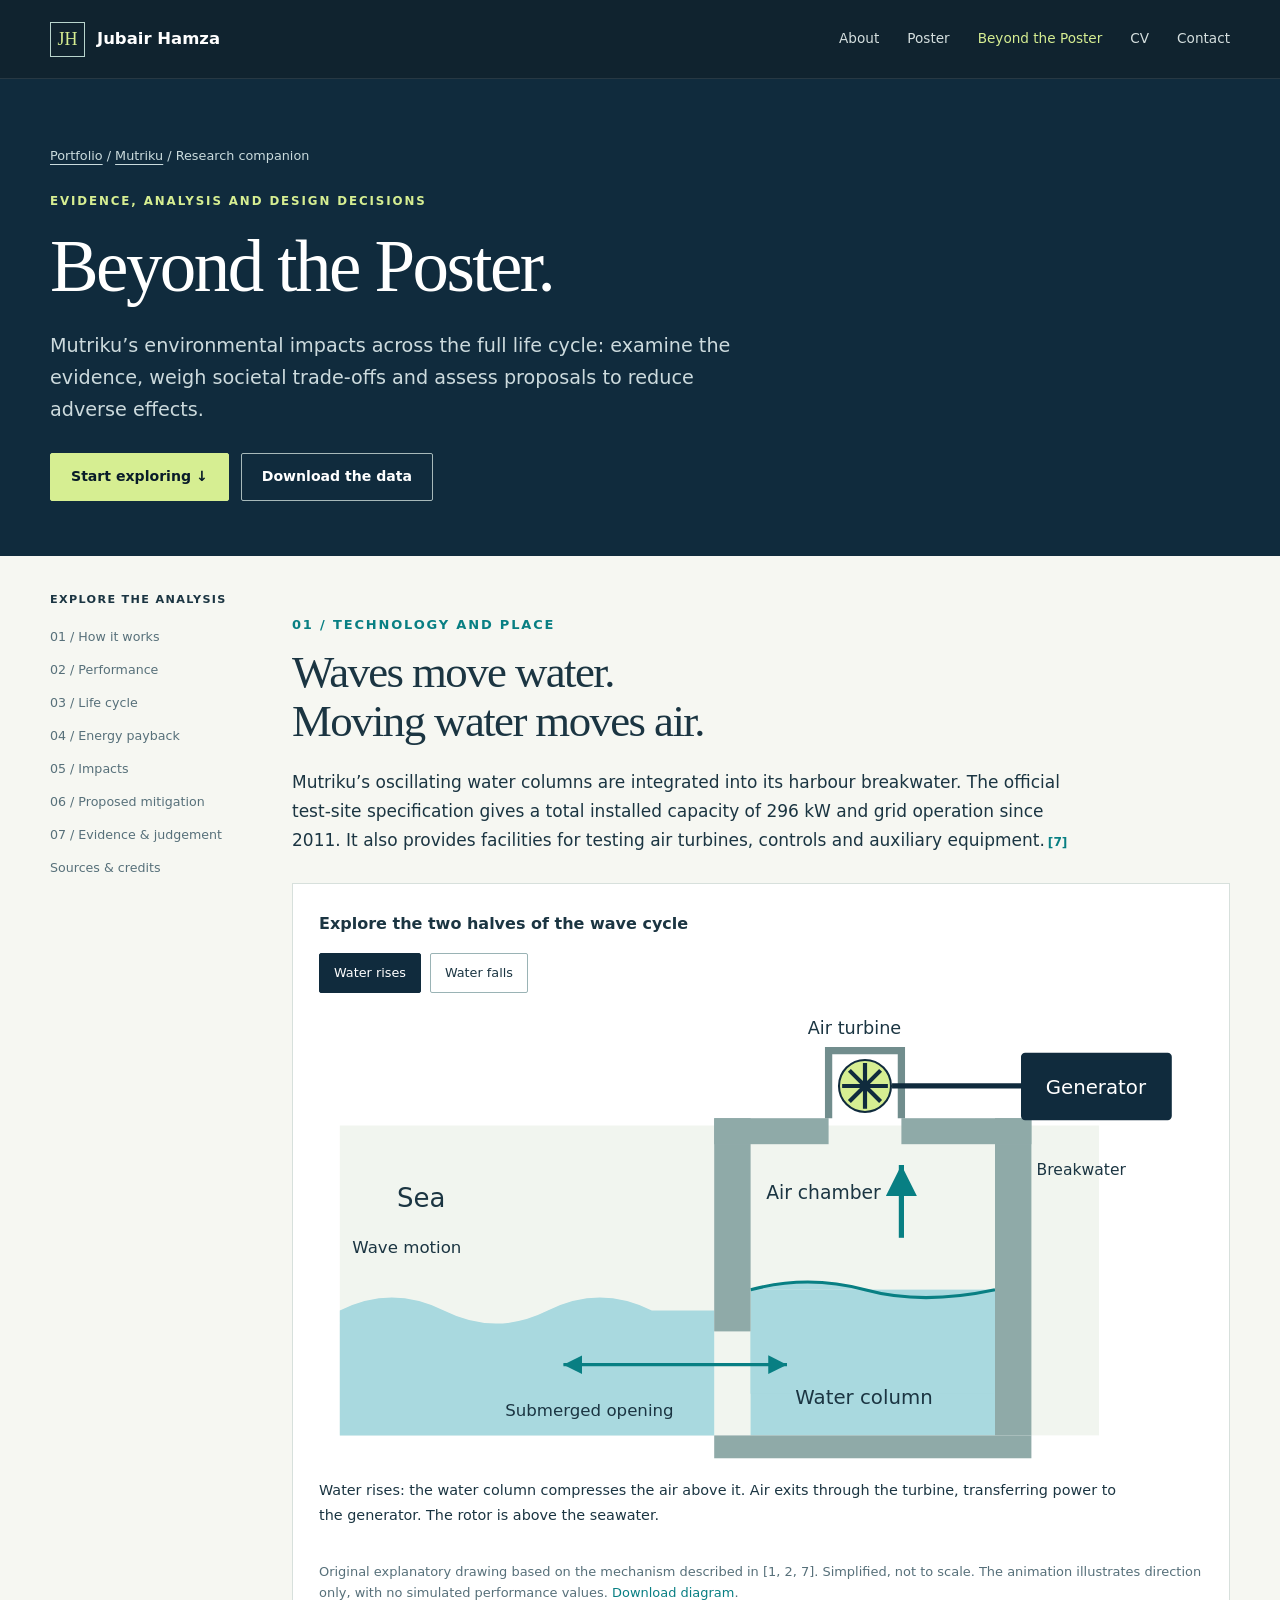
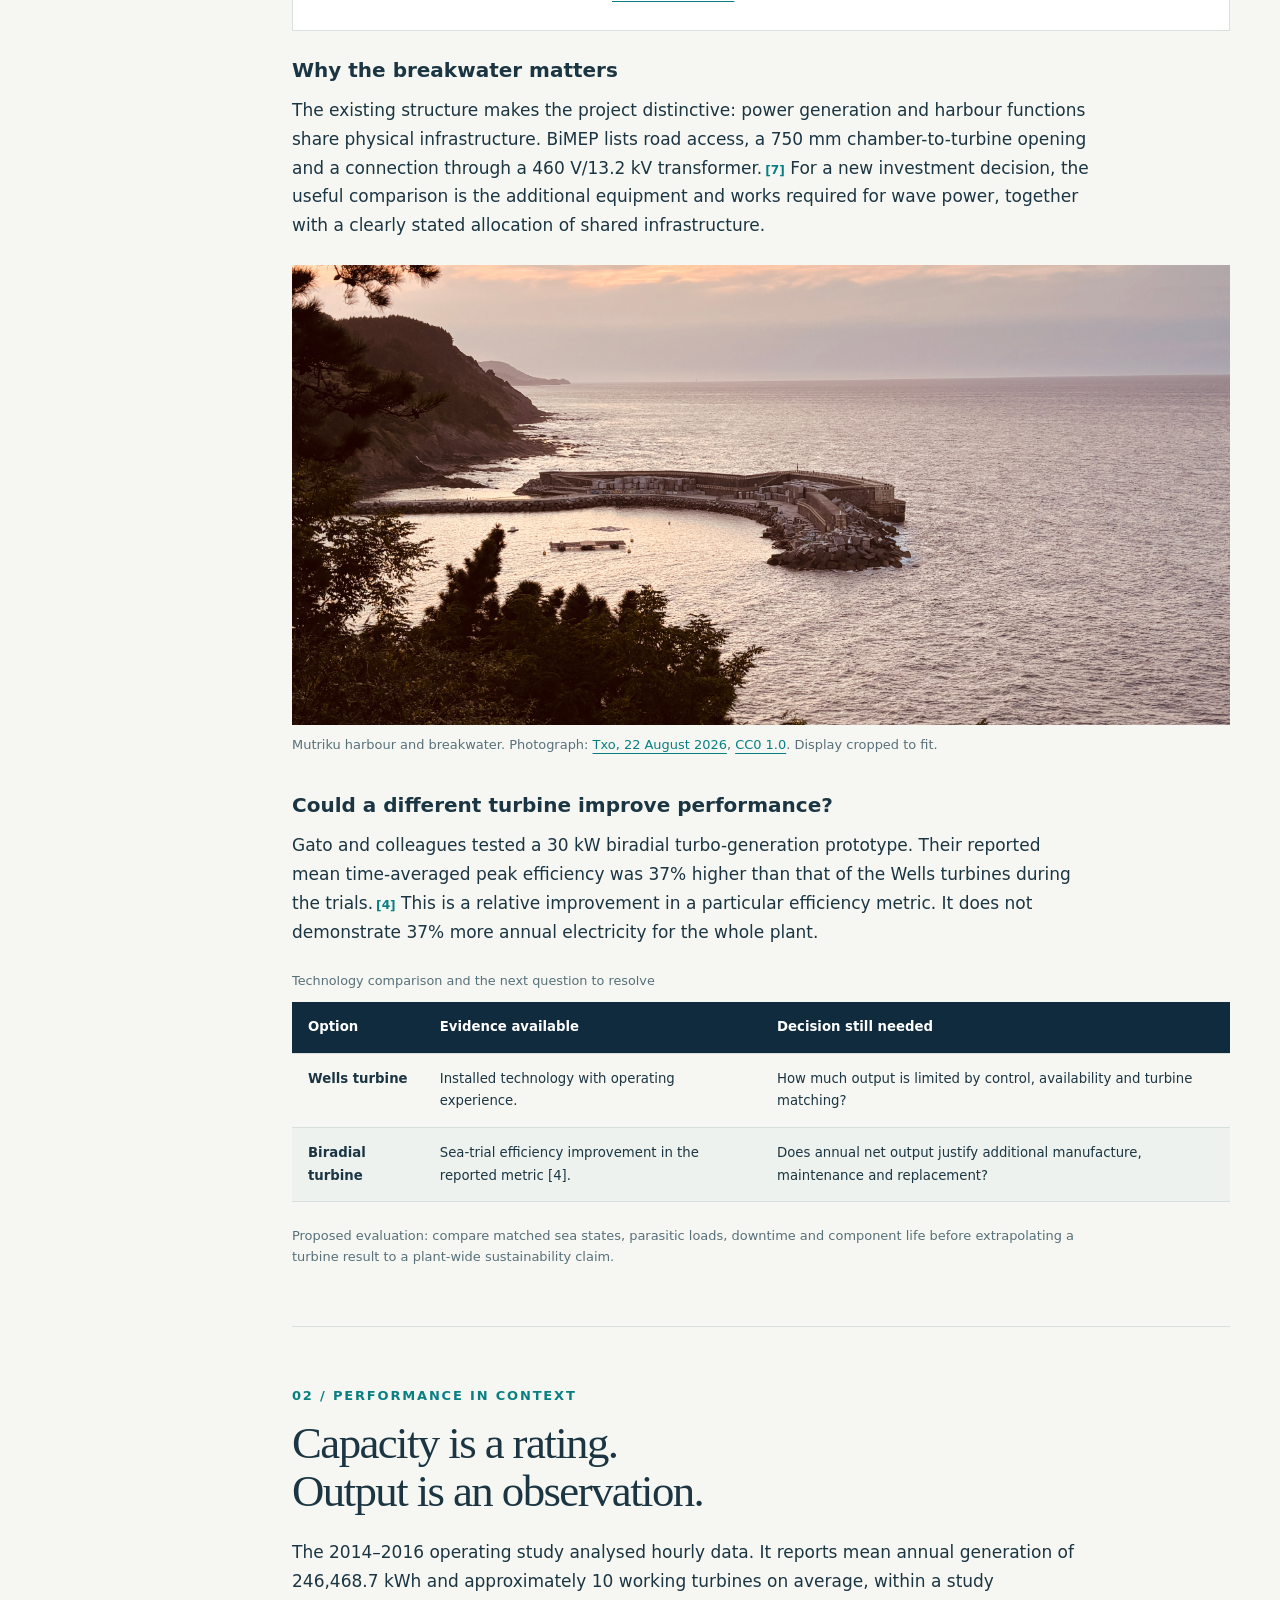
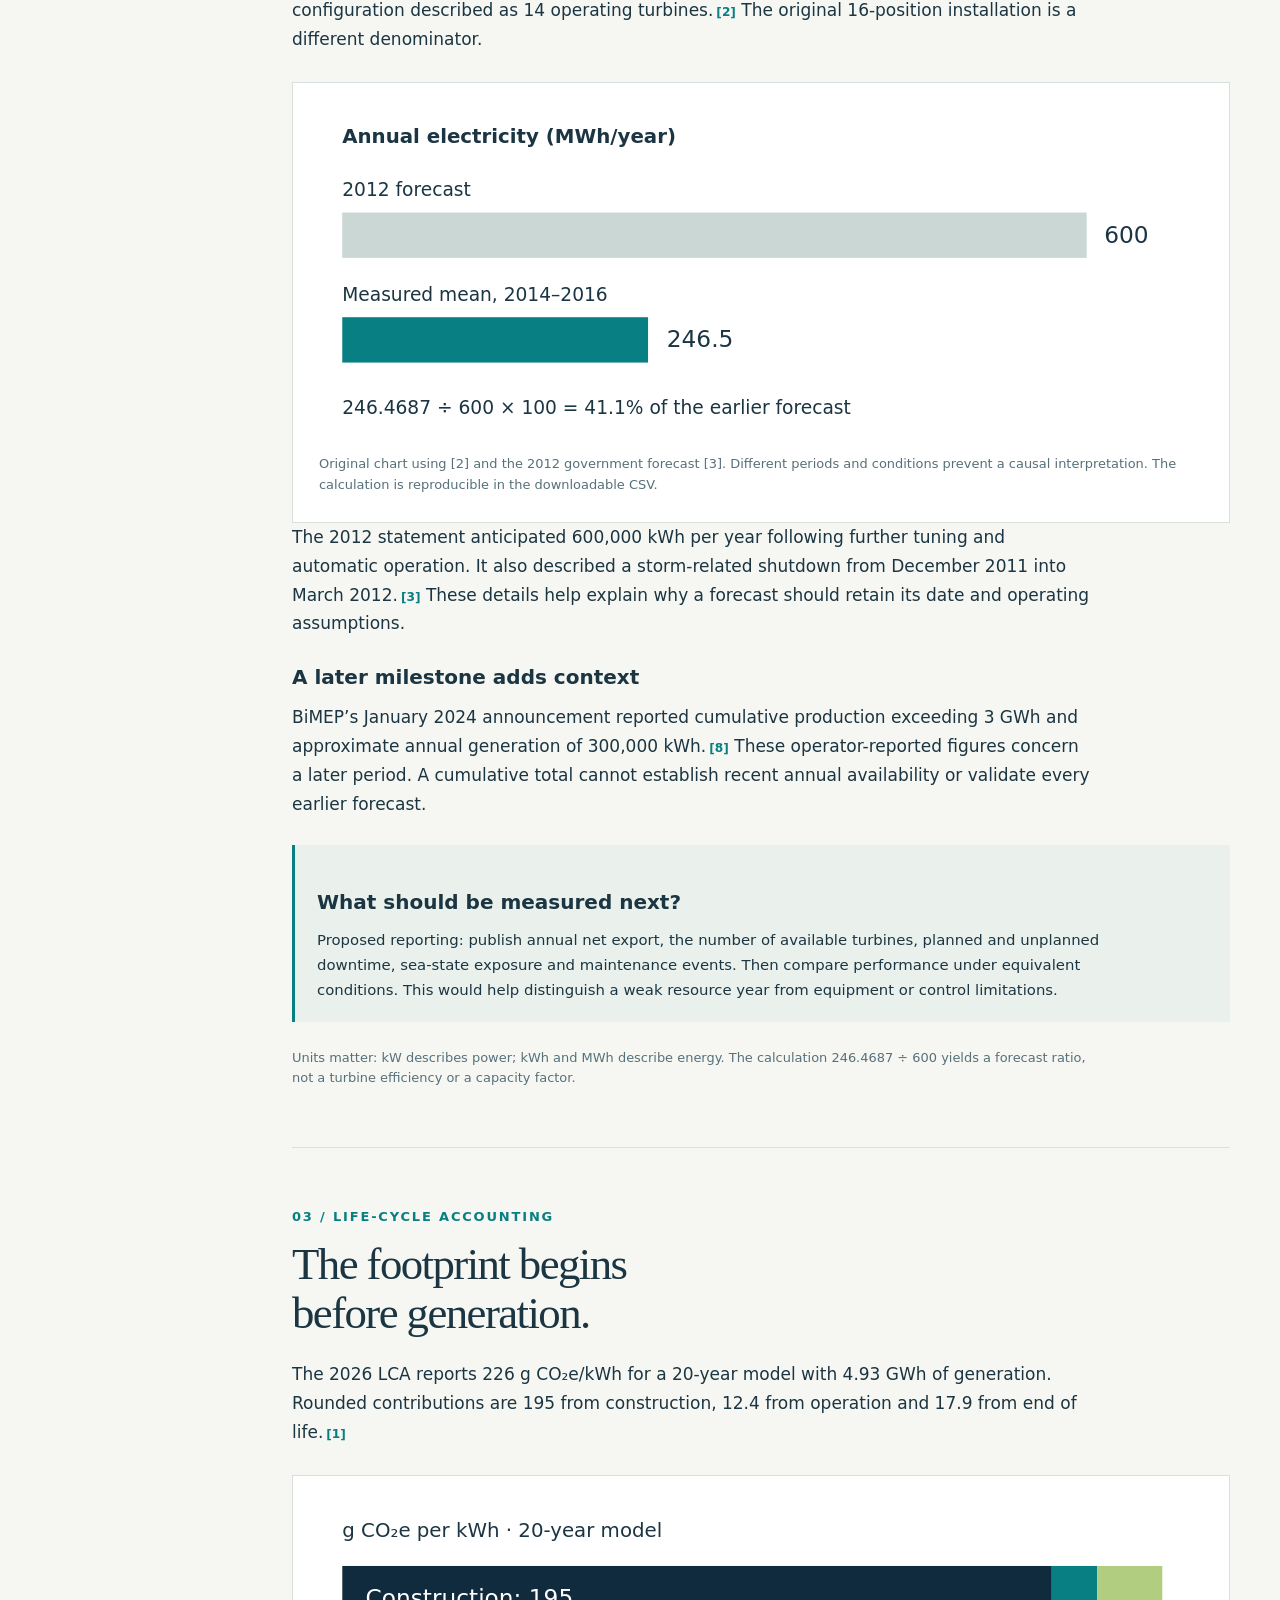
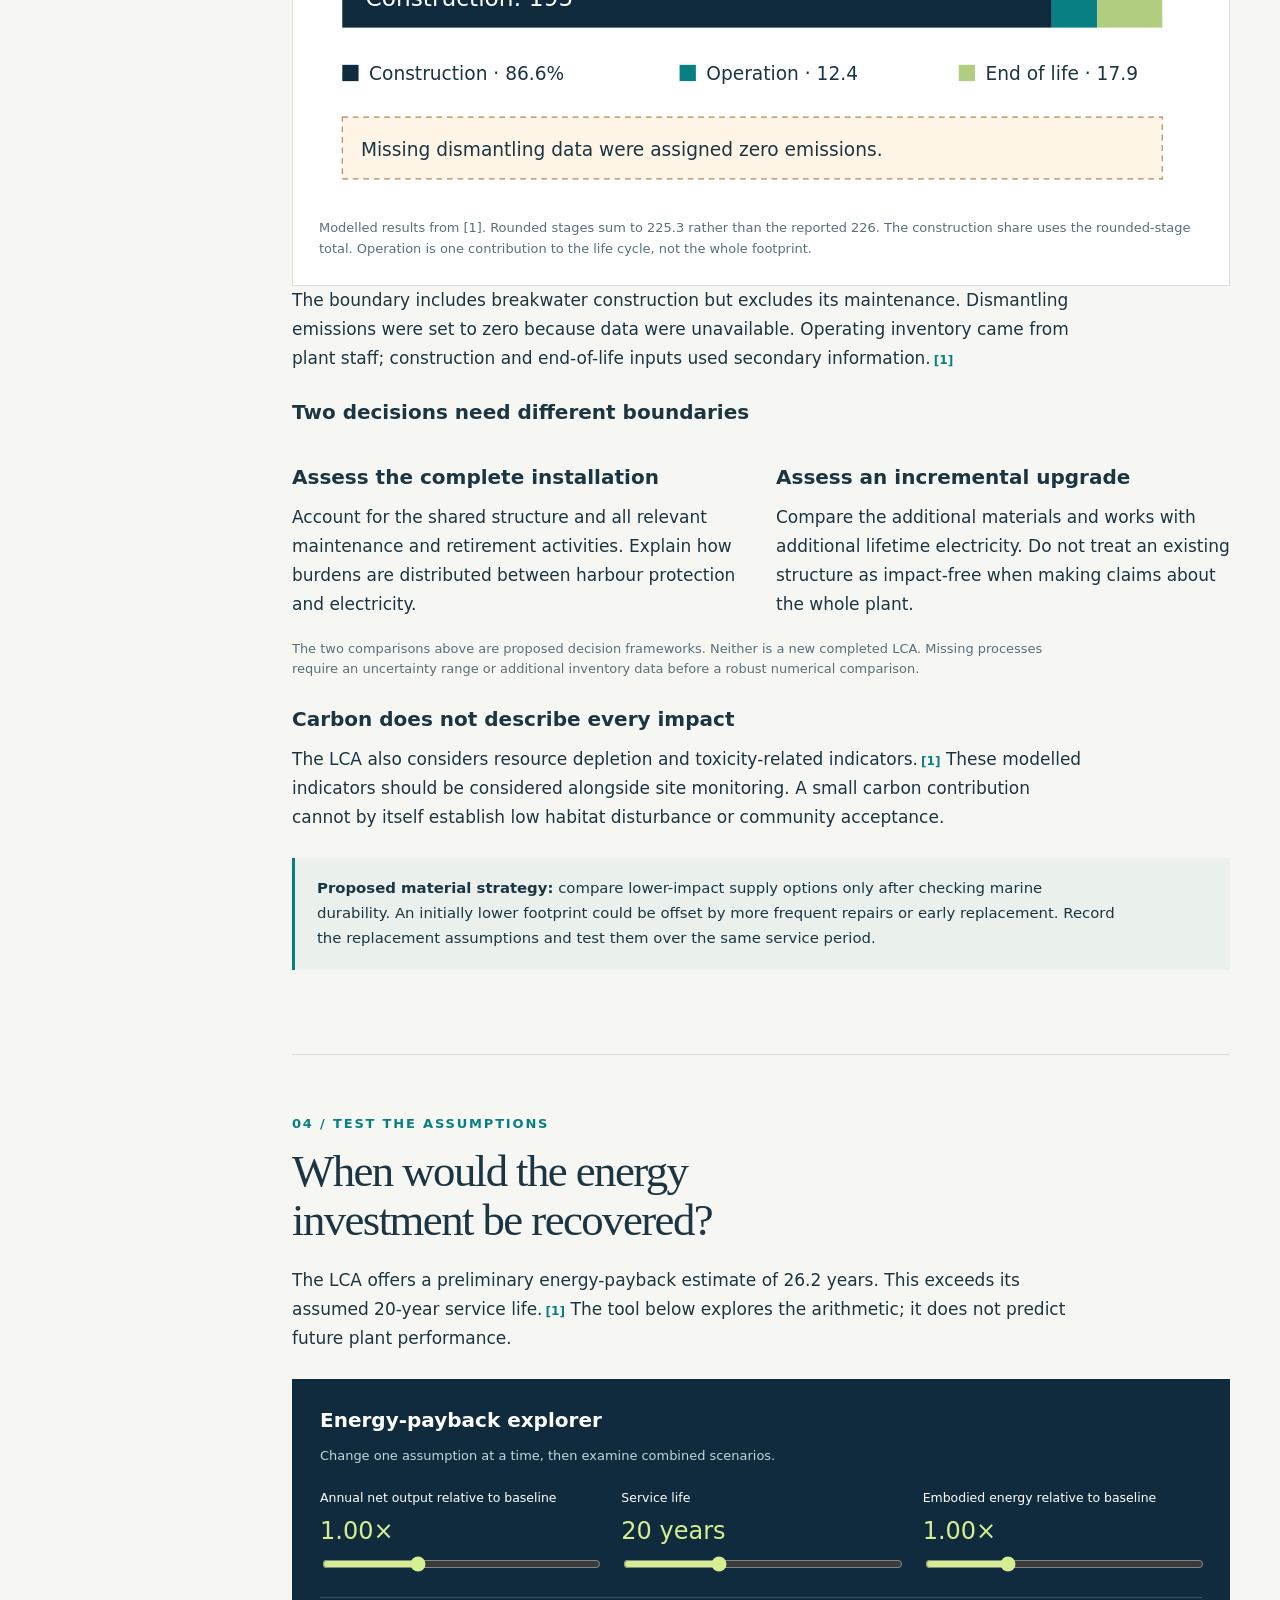
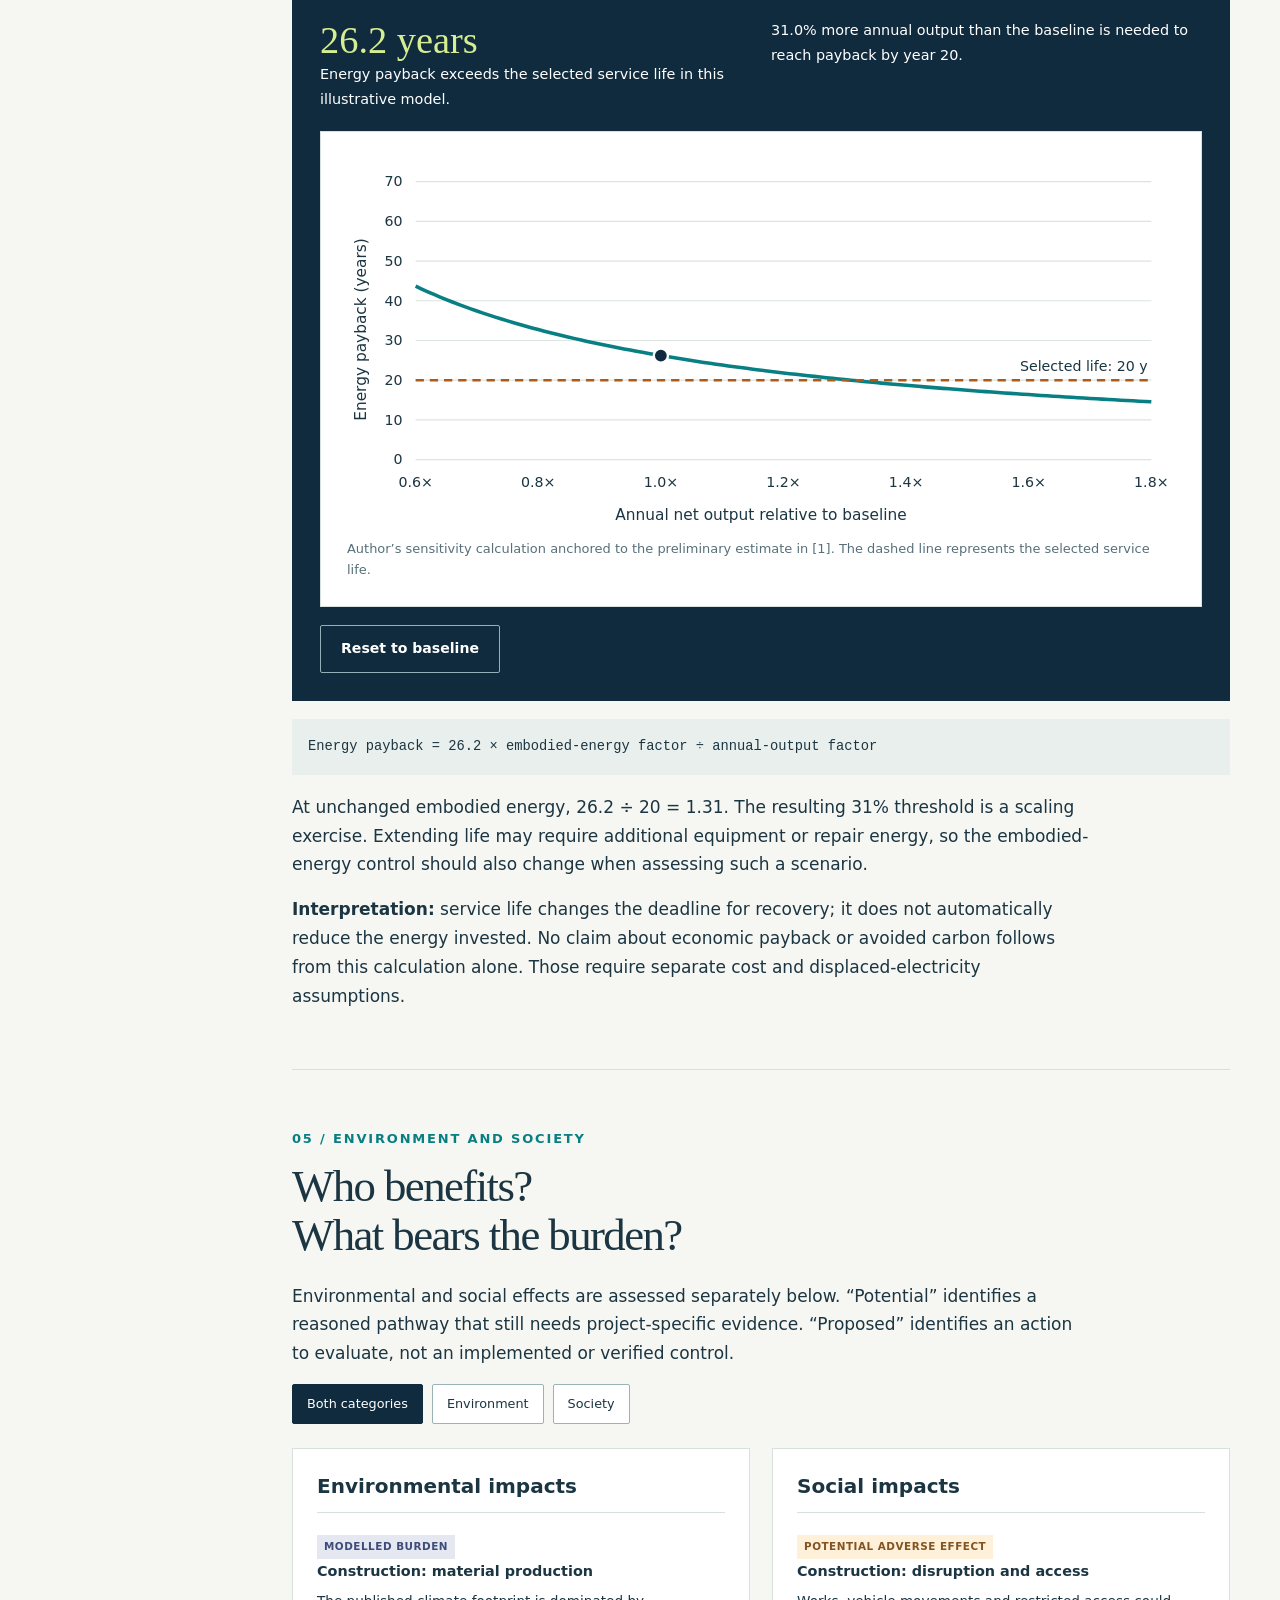
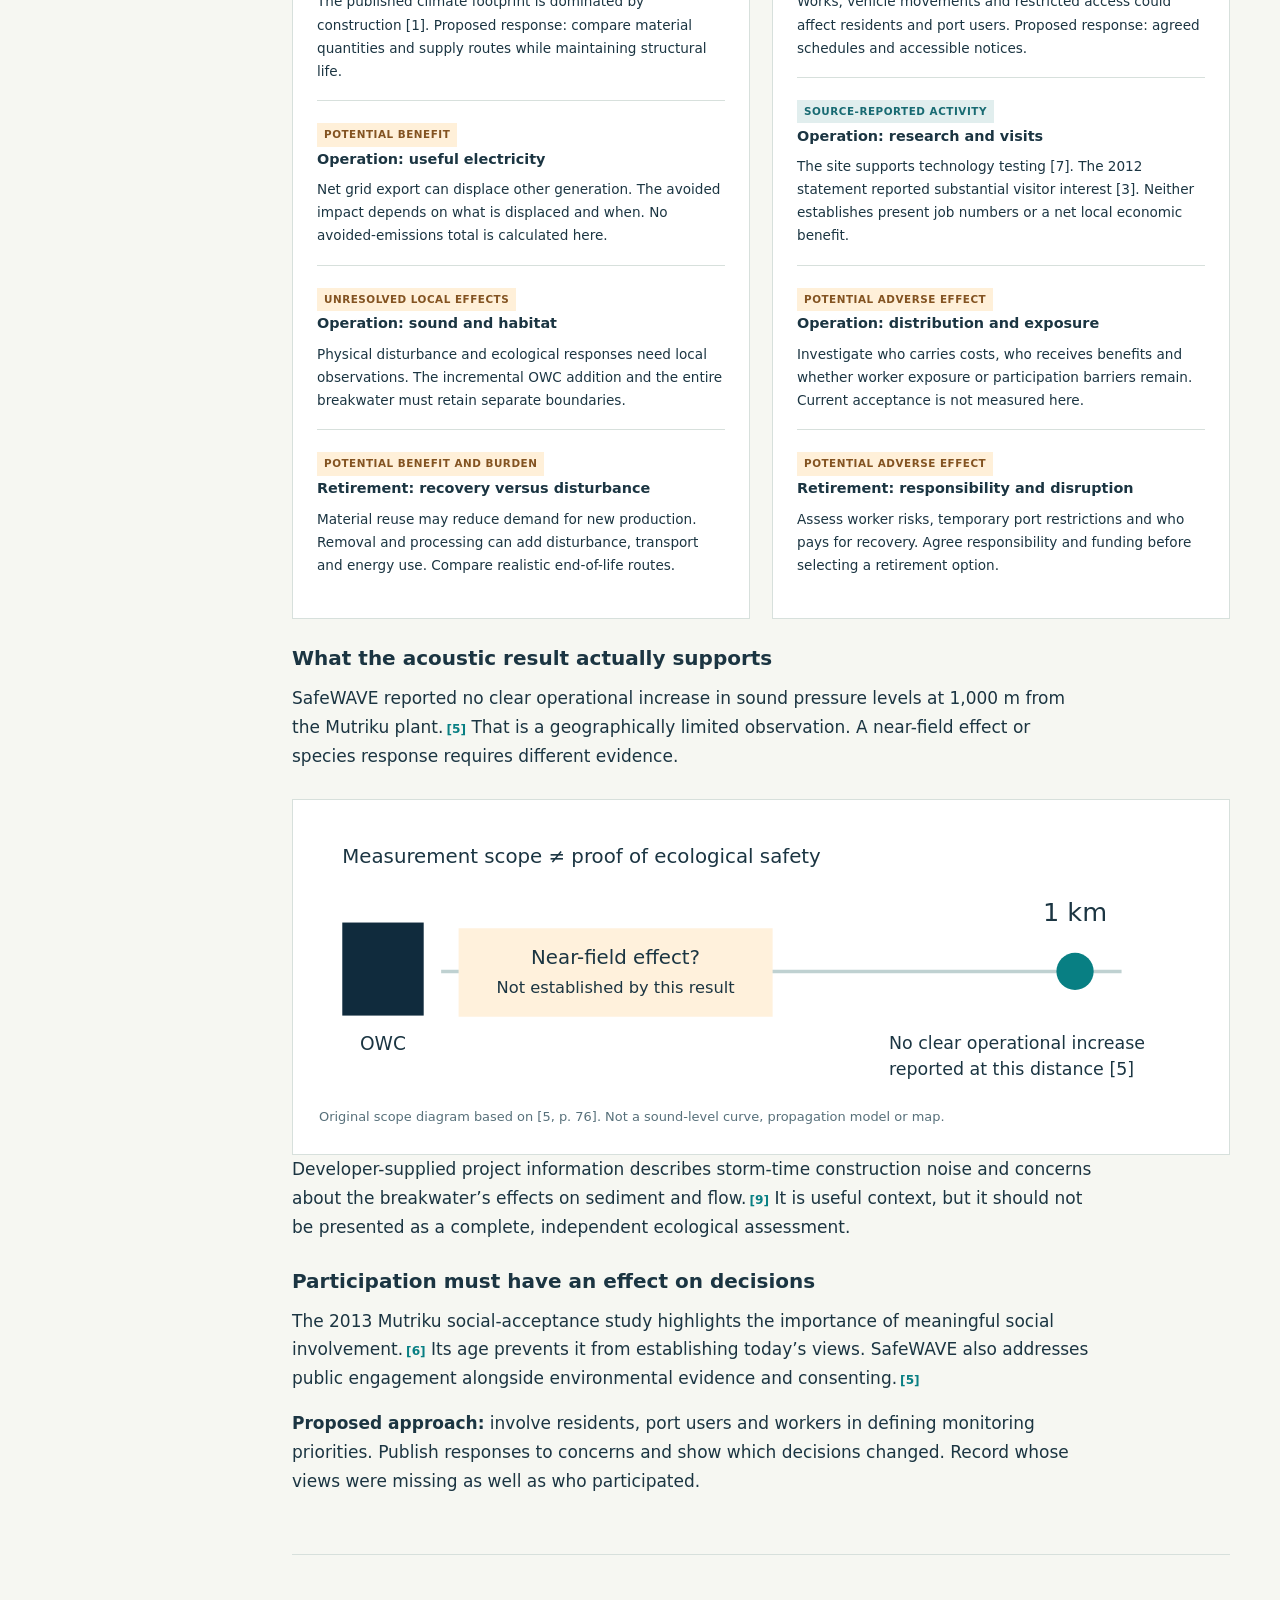
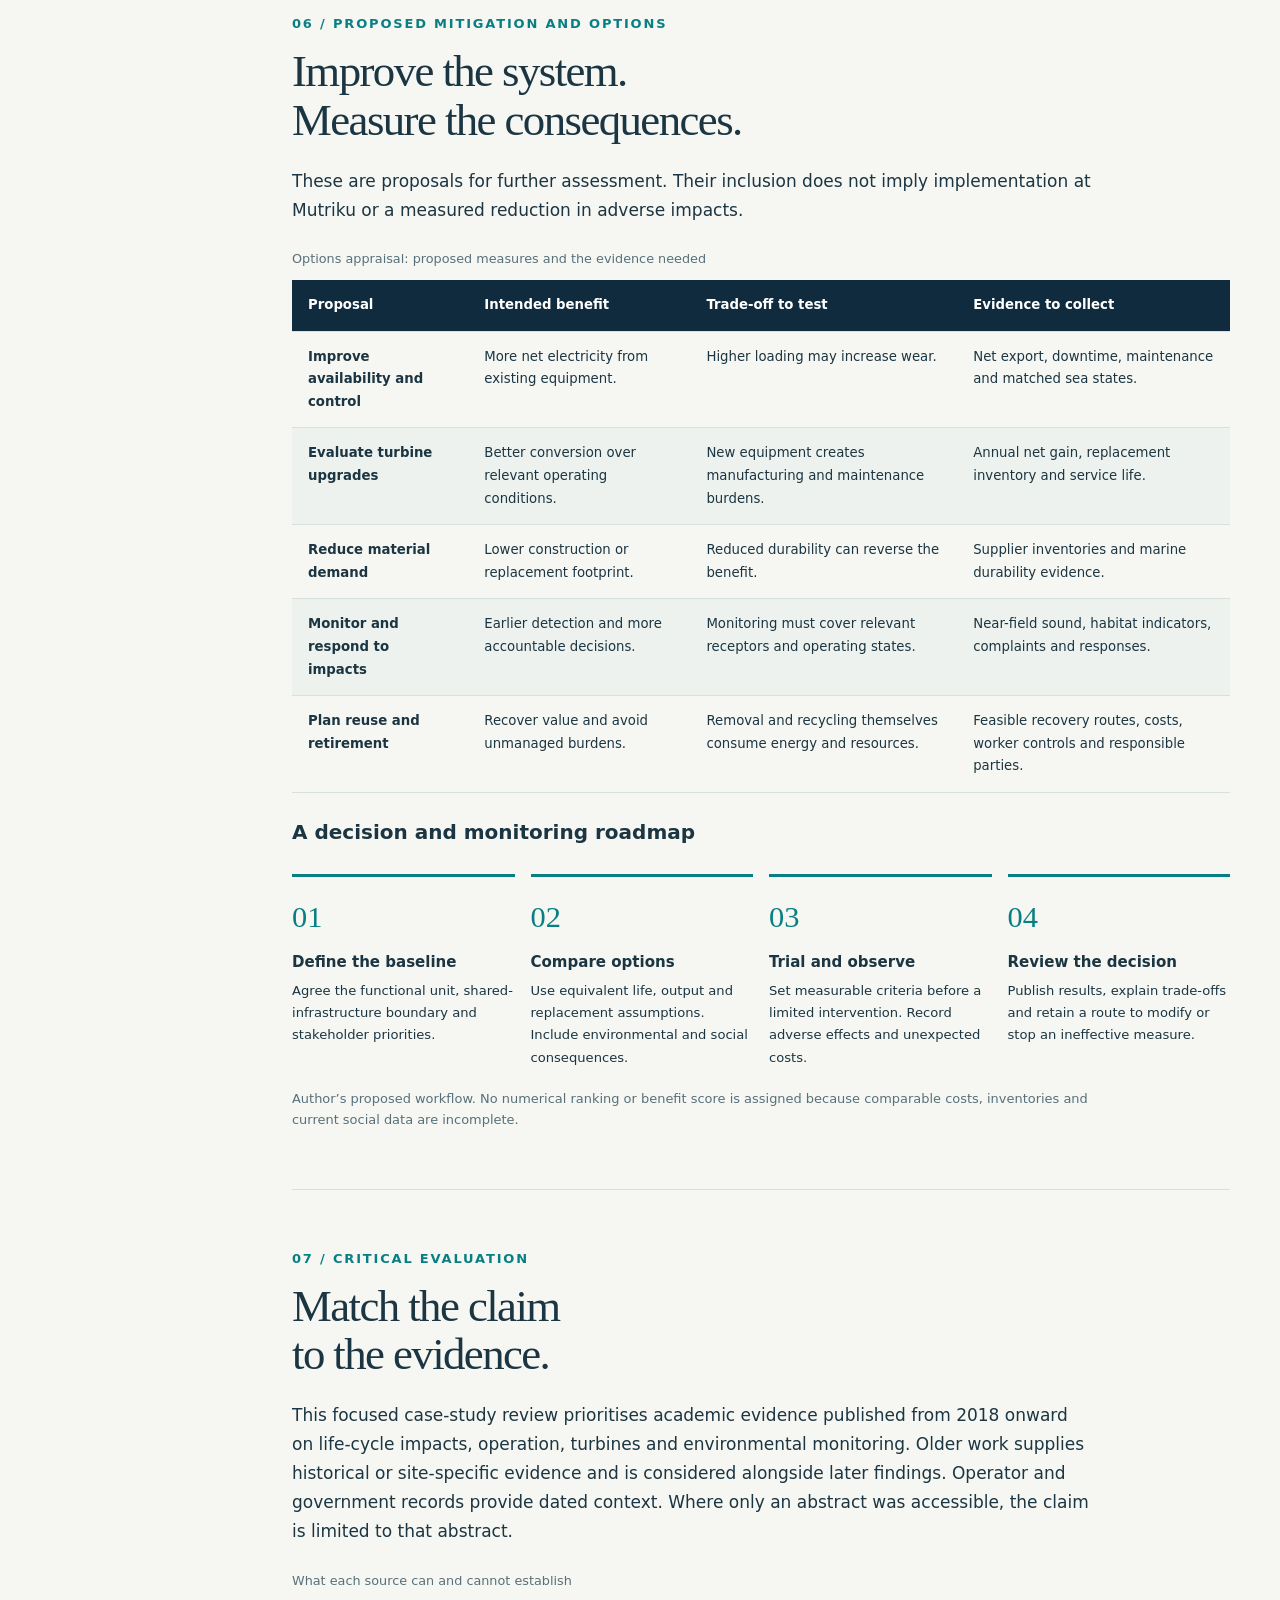
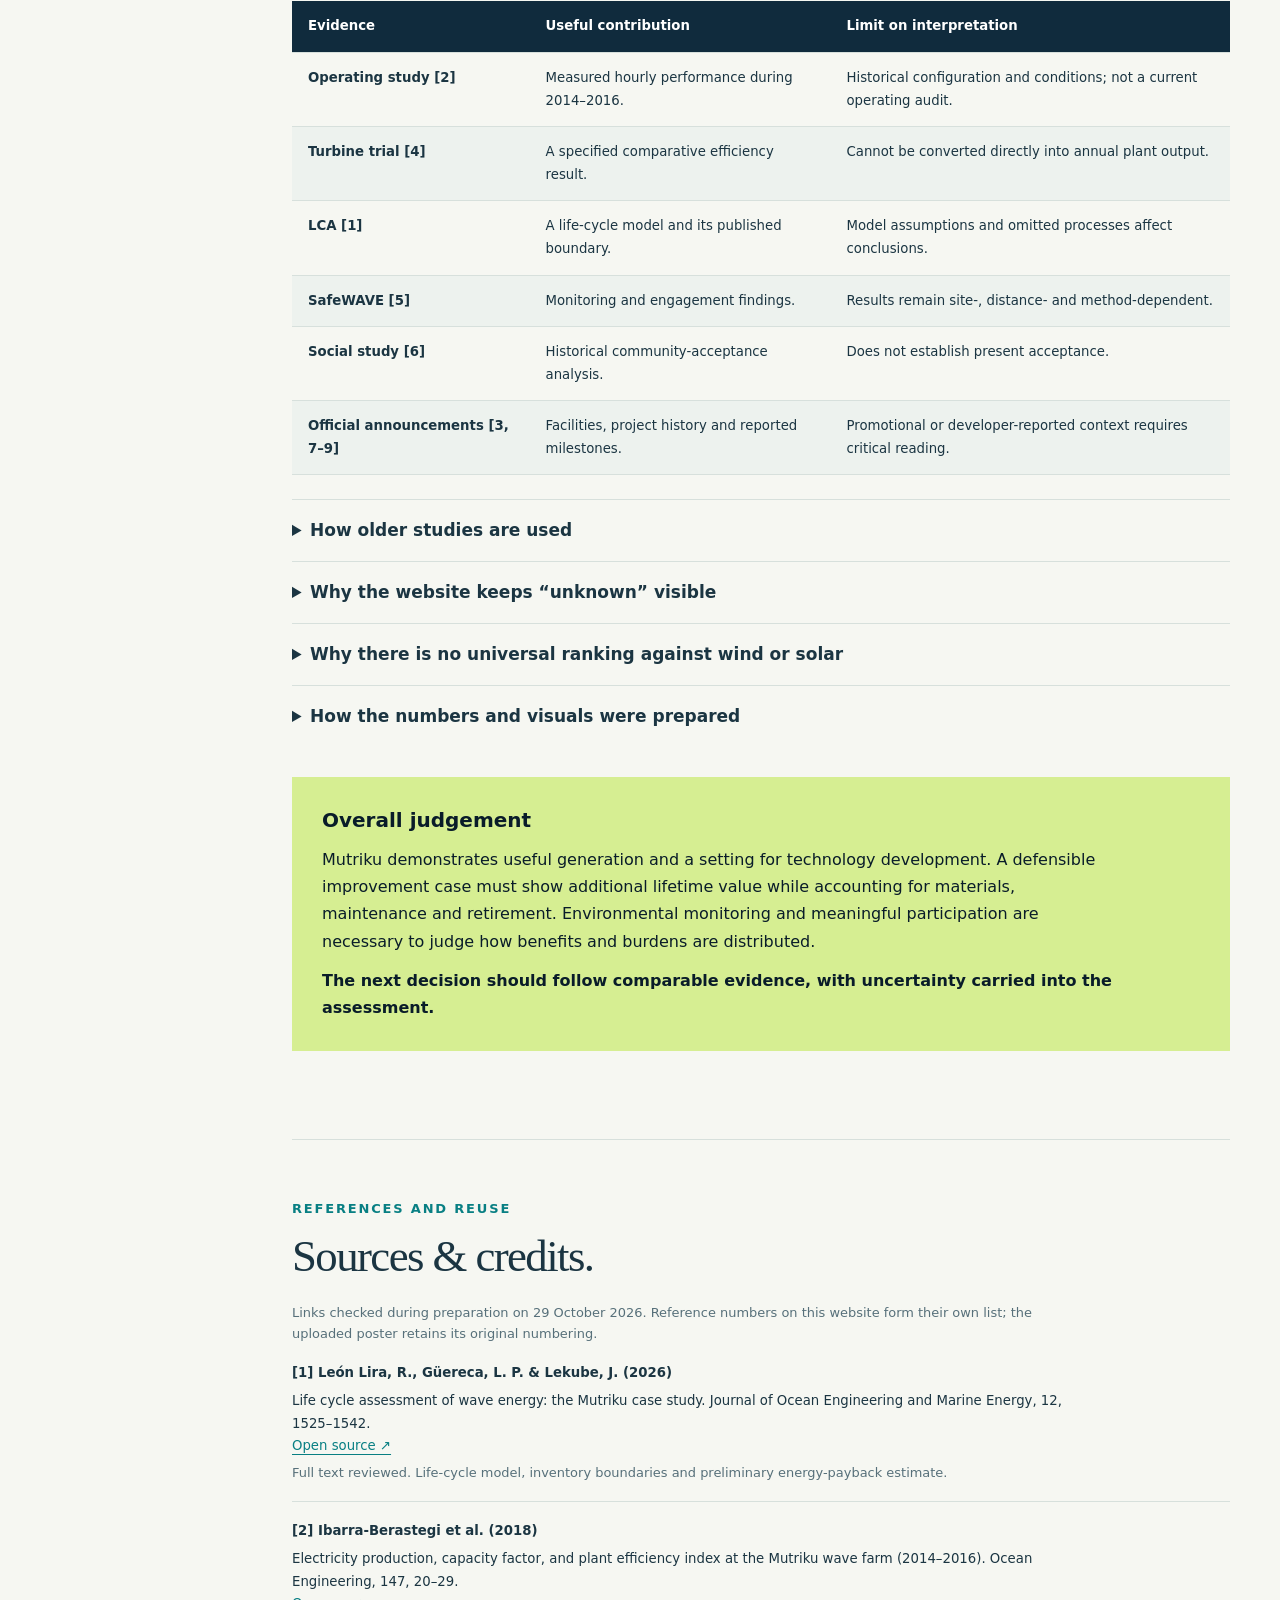
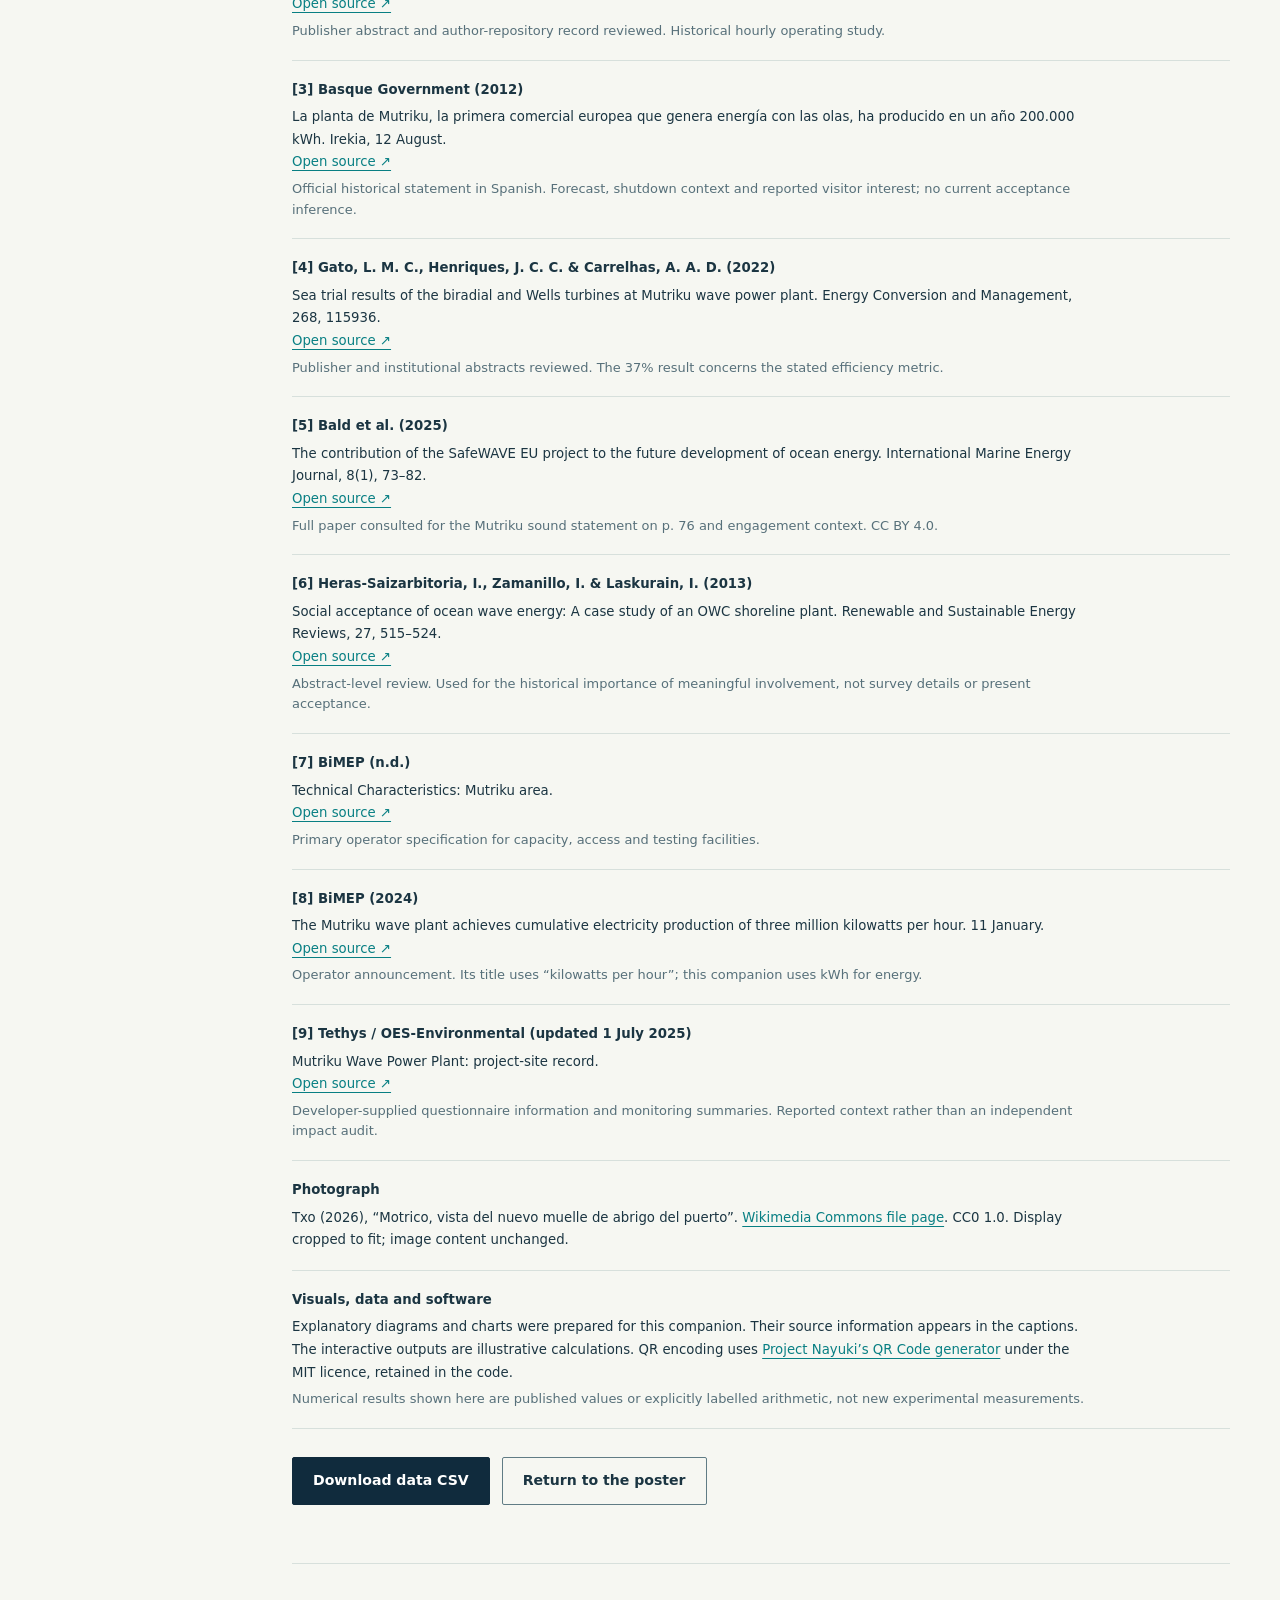
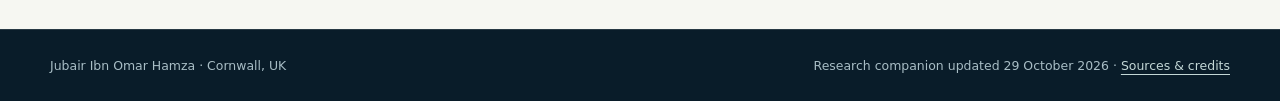
==== beyond/index.html @ c1a75ec8 "Add files via upload" ====
<!doctype html><html lang="en-GB"><head><meta charset="utf-8"><meta name="viewport" content="width=device-width,initial-scale=1"><meta name="description" content="Jubair Hamza’s renewable energy engineering portfolio, Mutriku wave power poster and research companion."><meta name="theme-color" content="#102b3d"><title>Beyond the Poster | Jubair Hamza</title><link rel="icon" href="../assets/favicon.svg" type="image/svg+xml"><link rel="stylesheet" href="../assets/style.css"><script defer src="../assets/config.js"></script><script defer src="../assets/qrcodegen.js"></script><script defer src="../assets/site.js"></script></head><body><a class="skip" href="#main">Skip to content</a><header class="nav"><div class="wrap"><a class="brand" href="../index.html"><span class="brand-mark" aria-hidden="true">JH</span>Jubair Hamza</a><button class="menu-btn" aria-expanded="false" aria-controls="main-navigation">Menu</button><nav class="nav-links" id="main-navigation" aria-label="Main navigation"><a href="../index.html">About</a><a href="../mutriku/index.html">Poster</a><a href="../beyond/index.html" aria-current="page">Beyond the Poster</a><a href="../cv/index.html">CV</a><a href="../index.html#contact">Contact</a></nav></div></header><main id="main"><section class="page-hero"><div class="wrap"><p class="breadcrumbs"><a href="../index.html">Portfolio</a> / <a href="../mutriku/index.html">Mutriku</a> / Research companion</p><span class="eyebrow">Evidence, analysis and design decisions</span><h1>Beyond the Poster.</h1><p class="lead">Mutriku’s environmental impacts across the full life cycle: examine the evidence, weigh societal trade-offs and assess proposals to reduce adverse effects.</p><div class="buttons"><a class="btn light" href="#technology">Start exploring ↓</a><a class="btn outline" href="../downloads/analysis-data.csv" download>Download the data</a></div></div></section><div class="wrap research-layout"><aside class="toc" aria-label="Research sections"><p>Explore the analysis</p><a href="#technology">01 / How it works</a><a href="#performance">02 / Performance</a><a href="#lifecycle">03 / Life cycle</a><a href="#payback">04 / Energy payback</a><a href="#impacts">05 / Impacts</a><a href="#mitigation">06 / Proposed mitigation</a><a href="#evidence">07 / Evidence &amp; judgement</a><a href="#sources">Sources &amp; credits</a></aside><article class="page-bottom"><section class="research-section" id="technology"><span class="numbered">01 / TECHNOLOGY AND PLACE</span><h2>Waves move water.<br>Moving water moves air.</h2><p>Mutriku’s oscillating water columns are integrated into its harbour breakwater. The official test-site specification gives a total installed capacity of 296 kW and grid operation since 2011. It also provides facilities for testing air turbines, controls and auxiliary equipment.<a class="cite" href="#s7" aria-label="Source 7">[7]</a></p><figure class="figure" id="owc-diagram"><span class="figure-title">Explore the two halves of the wave cycle</span><div class="controls" aria-label="Wave phase"><button class="seg-btn" data-phase="rise" aria-pressed="true">Water rises</button><button class="seg-btn" data-phase="fall" aria-pressed="false">Water falls</button></div><svg xmlns="http://www.w3.org/2000/svg" viewBox="0 0 850 440" role="img" aria-label="Oscillating water column mechanism"><title>Oscillating water column mechanism</title><desc>A submerged opening links the sea to a chamber. Rising and falling water drives air through a turbine above the water, which is coupled to a generator. Schematic, not to scale.</desc><defs><marker id="arrow" markerWidth="8" markerHeight="8" refX="6" refY="3" orient="auto-start-reverse"><path d="M0 0L6 3L0 6" fill="#087f83"/></marker></defs><rect x="20" y="112" width="730" height="298" fill="#f1f5ef"/><path d="M20 290Q70 265 120 290T220 290T320 290L380 290V410H20Z" fill="#a9d9df"/><rect x="415" y="310" width="235" height="100" fill="#a9d9df"/><g class="water-rise"><rect x="415" y="270" width="235" height="100" fill="#a9d9df"/><path d="M415 270Q470 255 525 270T650 270" fill="#a9d9df" stroke="#087f83" stroke-width="3"/></g><rect x="380" y="105" width="35" height="205" fill="#8faaa8"/><rect x="650" y="105" width="35" height="305" fill="#8faaa8"/><rect x="380" y="105" width="110" height="25" fill="#8faaa8"/><rect x="560" y="105" width="125" height="25" fill="#8faaa8"/><rect x="380" y="410" width="305" height="22" fill="#8faaa8"/><path d="M490 105V40H560V105" stroke="#718d8d" stroke-width="7" fill="none"/><circle cx="525" cy="74" r="25" fill="#d6ee92" stroke="#102b3d" stroke-width="2"/><g class="rotor" stroke="#102b3d" stroke-width="4"><path d="M525 52V96M503 74H547M510 59L540 89M510 89L540 59"/></g><path d="M551 74H675" stroke="#102b3d" stroke-width="5"/><rect x="675" y="42" width="145" height="65" rx="4" fill="#102b3d"/><text x="747" y="82" text-anchor="middle" fill="white" style="fill:white" font-size="19">Generator</text><g class="air-flow"><path d="M560 220V150" stroke="#087f83" stroke-width="5" marker-end="url(#arrow)"/></g><path d="M235 342H450" stroke="#087f83" stroke-width="3" marker-end="url(#arrow)" marker-start="url(#arrow)"/><text x="75" y="190" font-size="25">Sea</text><text x="430" y="183" font-size="18">Air chamber</text><text x="458" y="380" font-size="19">Water column</text><text x="260" y="391" text-anchor="middle" font-size="16">Submerged opening</text><text x="470" y="24" font-size="17">Air turbine</text><text x="32" y="235" font-size="16">Wave motion</text><text x="690" y="160" font-size="15">Breakwater</text></svg><p class="diagram-phase" id="phase-text" aria-live="polite">Water rises: the water column compresses the air above it. Air exits through the turbine, transferring power to the generator. The rotor is above the seawater.</p><figcaption>Original explanatory drawing based on the mechanism described in [1, 2, 7]. Simplified, not to scale. The animation illustrates direction only, with no simulated performance values. <a href="../assets/owc-mechanism.svg" download>Download diagram</a>.</figcaption></figure><h3>Why the breakwater matters</h3><p>The existing structure makes the project distinctive: power generation and harbour functions share physical infrastructure. BiMEP lists road access, a 750 mm chamber-to-turbine opening and a connection through a 460 V/13.2 kV transformer.<a class="cite" href="#s7" aria-label="Source 7">[7]</a> For a new investment decision, the useful comparison is the additional equipment and works required for wave power, together with a clearly stated allocation of shared infrastructure.</p><figure style="margin-top:25px"><img src="../assets/harbour.jpg" class="wide-photo" alt="Mutriku harbour and the curved breakwater containing the wave-energy plant" width="5712" height="3213" loading="lazy"><p class="small photo-credit">Mutriku harbour and breakwater. Photograph: <a href="https://commons.wikimedia.org/wiki/File:Motrico,_vista_del_nuevo_muelle_de_abrigo_del_puerto.jpg" target="_blank" rel="noopener noreferrer">Txo, 22 August 2026</a>, <a href="https://creativecommons.org/publicdomain/zero/1.0/" target="_blank" rel="noopener noreferrer">CC0 1.0</a>. Display cropped to fit.</p></figure><h3>Could a different turbine improve performance?</h3><p>Gato and colleagues tested a 30 kW biradial turbo-generation prototype. Their reported mean time-averaged peak efficiency was 37% higher than that of the Wells turbines during the trials.<a class="cite" href="#s4" aria-label="Source 4">[4]</a> This is a relative improvement in a particular efficiency metric. It does not demonstrate 37% more annual electricity for the whole plant.</p><div class="table-wrap"><table><caption>Technology comparison and the next question to resolve</caption><thead><tr><th>Option</th><th>Evidence available</th><th>Decision still needed</th></tr></thead><tbody><tr><td>Wells turbine</td><td>Installed technology with operating experience.</td><td>How much output is limited by control, availability and turbine matching?</td></tr><tr><td>Biradial turbine</td><td>Sea-trial efficiency improvement in the reported metric [4].</td><td>Does annual net output justify additional manufacture, maintenance and replacement?</td></tr></tbody></table></div><p class="small">Proposed evaluation: compare matched sea states, parasitic loads, downtime and component life before extrapolating a turbine result to a plant-wide sustainability claim.</p></section><section class="research-section" id="performance"><span class="numbered">02 / PERFORMANCE IN CONTEXT</span><h2>Capacity is a rating.<br>Output is an observation.</h2><p>The 2014–2016 operating study analysed hourly data. It reports mean annual generation of 246,468.7 kWh and approximately 10 working turbines on average, within a study configuration described as 14 operating turbines.<a class="cite" href="#s2" aria-label="Source 2">[2]</a> The original 16-position installation is a different denominator.</p><figure class="figure"><svg xmlns="http://www.w3.org/2000/svg" viewBox="0 0 760 285" role="img" aria-label="Annual output compared with an earlier forecast"><title>Annual output compared with an earlier forecast</title><desc>A 2012 forecast of 600 MWh per year is compared with the 2014–2016 measured average of 246.4687 MWh per year. These are different periods, not a controlled comparison.</desc><text x="20" y="29" font-size="17" font-weight="600">Annual electricity (MWh/year)</text><text x="20" y="75" font-size="16">2012 forecast</text><rect x="20" y="89" width="640" height="39" fill="#cbd7d4"/><text x="675" y="115" font-size="20">600</text><text x="20" y="165" font-size="16">Measured mean, 2014–2016</text><rect x="20" y="179" width="262.9" height="39" fill="#087f83"/><text x="299" y="205" font-size="20">246.5</text><text x="20" y="262" font-size="16">246.4687 ÷ 600 × 100 = 41.1% of the earlier forecast</text></svg><figcaption>Original chart using [2] and the 2012 government forecast [3]. Different periods and conditions prevent a causal interpretation. The calculation is reproducible in the downloadable CSV.</figcaption></figure><p>The 2012 statement anticipated 600,000 kWh per year following further tuning and automatic operation. It also described a storm-related shutdown from December 2011 into March 2012.<a class="cite" href="#s3" aria-label="Source 3">[3]</a> These details help explain why a forecast should retain its date and operating assumptions.</p><h3>A later milestone adds context</h3><p>BiMEP’s January 2024 announcement reported cumulative production exceeding 3 GWh and approximate annual generation of 300,000 kWh.<a class="cite" href="#s8" aria-label="Source 8">[8]</a> These operator-reported figures concern a later period. A cumulative total cannot establish recent annual availability or validate every earlier forecast.</p><div class="notes"><h3>What should be measured next?</h3><p>Proposed reporting: publish annual net export, the number of available turbines, planned and unplanned downtime, sea-state exposure and maintenance events. Then compare performance under equivalent conditions. This would help distinguish a weak resource year from equipment or control limitations.</p></div><p class="small">Units matter: kW describes power; kWh and MWh describe energy. The calculation 246.4687 ÷ 600 yields a forecast ratio, not a turbine efficiency or a capacity factor.</p></section><section class="research-section" id="lifecycle"><span class="numbered">03 / LIFE-CYCLE ACCOUNTING</span><h2>The footprint begins<br>before generation.</h2><p>The 2026 LCA reports 226 g CO₂e/kWh for a 20-year model with 4.93 GWh of generation. Rounded contributions are 195 from construction, 12.4 from operation and 17.9 from end of life.<a class="cite" href="#s1" aria-label="Source 1">[1]</a></p><figure class="figure"><svg xmlns="http://www.w3.org/2000/svg" viewBox="0 0 760 260" role="img" aria-label="Life-cycle climate-change contributions"><title>Life-cycle climate-change contributions</title><desc>Construction 195, operation and maintenance 12.4, and end of life 17.9 grams CO2-equivalent per kilowatt-hour. Rounded components sum to 225.3; the paper reports 226 overall.</desc><text x="20" y="30" font-size="17">g CO₂e per kWh · 20-year model</text><rect x="20" y="55" width="610" height="53" fill="#102b3d"/><rect x="630" y="55" width="39" height="53" fill="#087f83"/><rect x="669" y="55" width="56" height="53" fill="#b1ce80"/><text x="40" y="89" fill="white" style="fill:white" font-size="20">Construction: 195</text><rect x="20" y="140" width="14" height="14" fill="#102b3d"/><text x="43" y="153" font-size="16">Construction · 86.6%</text><rect x="310" y="140" width="14" height="14" fill="#087f83"/><text x="333" y="153" font-size="16">Operation · 12.4</text><rect x="550" y="140" width="14" height="14" fill="#b1ce80"/><text x="573" y="153" font-size="16">End of life · 17.9</text><rect x="20" y="185" width="705" height="53" fill="#fff5e7" stroke="#b48651" stroke-dasharray="5 4"/><text x="36" y="218" font-size="16">Missing dismantling data were assigned zero emissions.</text></svg><figcaption>Modelled results from [1]. Rounded stages sum to 225.3 rather than the reported 226. The construction share uses the rounded-stage total. Operation is one contribution to the life cycle, not the whole footprint.</figcaption></figure><p>The boundary includes breakwater construction but excludes its maintenance. Dismantling emissions were set to zero because data were unavailable. Operating inventory came from plant staff; construction and end-of-life inputs used secondary information.<a class="cite" href="#s1" aria-label="Source 1">[1]</a></p><h3>Two decisions need different boundaries</h3><div class="two-col"><div><h3>Assess the complete installation</h3><p>Account for the shared structure and all relevant maintenance and retirement activities. Explain how burdens are distributed between harbour protection and electricity.</p></div><div><h3>Assess an incremental upgrade</h3><p>Compare the additional materials and works with additional lifetime electricity. Do not treat an existing structure as impact-free when making claims about the whole plant.</p></div></div><p class="small" style="margin-top:20px">The two comparisons above are proposed decision frameworks. Neither is a new completed LCA. Missing processes require an uncertainty range or additional inventory data before a robust numerical comparison.</p><h3>Carbon does not describe every impact</h3><p>The LCA also considers resource depletion and toxicity-related indicators.<a class="cite" href="#s1" aria-label="Source 1">[1]</a> These modelled indicators should be considered alongside site monitoring. A small carbon contribution cannot by itself establish low habitat disturbance or community acceptance.</p><div class="notes"><p><strong>Proposed material strategy:</strong> compare lower-impact supply options only after checking marine durability. An initially lower footprint could be offset by more frequent repairs or early replacement. Record the replacement assumptions and test them over the same service period.</p></div></section><section class="research-section" id="payback"><span class="numbered">04 / TEST THE ASSUMPTIONS</span><h2>When would the energy<br>investment be recovered?</h2><p>The LCA offers a preliminary energy-payback estimate of 26.2 years. This exceeds its assumed 20-year service life.<a class="cite" href="#s1" aria-label="Source 1">[1]</a> The tool below explores the arithmetic; it does not predict future plant performance.</p><div class="calculator"><h3>Energy-payback explorer</h3><p class="small">Change one assumption at a time, then examine combined scenarios.</p><div class="calc-controls" style="margin-top:22px"><label for="output-factor">Annual net output relative to baseline<output id="output-value" for="output-factor">1.00×</output><input type="range" id="output-factor" min="0.6" max="1.8" step="0.01" value="1"></label><label for="life">Service life<output id="life-value" for="life">20 years</output><input type="range" id="life" min="10" max="40" step="1" value="20"></label><label for="embodied">Embodied energy relative to baseline<output id="embodied-value" for="embodied">1.00×</output><input type="range" id="embodied" min="0.8" max="1.5" step="0.01" value="1"></label></div><div class="calc-result" aria-live="polite"><div><strong id="payback-value">26.2 years</strong><p id="payback-description">Energy payback exceeds the selected service life in this illustrative model.</p></div><p id="required-output">31.0% more annual output than the baseline is needed to reach payback by year 20.</p></div><figure class="figure"><div id="payback-chart"></div><figcaption>Author’s sensitivity calculation anchored to the preliminary estimate in [1]. The dashed line represents the selected service life.</figcaption></figure><button class="btn outline" style="color:white;border-color:#93afb8;margin-top:18px" id="reset-calc">Reset to baseline</button><noscript><p>Interactive controls require JavaScript. Baseline: 26.2 years; with 1.31× output and unchanged embodied energy: 20 years.</p></noscript></div><div class="formula">Energy payback = 26.2 × embodied-energy factor ÷ annual-output factor</div><p>At unchanged embodied energy, 26.2 ÷ 20 = 1.31. The resulting 31% threshold is a scaling exercise. Extending life may require additional equipment or repair energy, so the embodied-energy control should also change when assessing such a scenario.</p><p><strong>Interpretation:</strong> service life changes the deadline for recovery; it does not automatically reduce the energy invested. No claim about economic payback or avoided carbon follows from this calculation alone. Those require separate cost and displaced-electricity assumptions.</p></section><section class="research-section" id="impacts"><span class="numbered">05 / ENVIRONMENT AND SOCIETY</span><h2>Who benefits?<br>What bears the burden?</h2><p>Environmental and social effects are assessed separately below. “Potential” identifies a reasoned pathway that still needs project-specific evidence. “Proposed” identifies an action to evaluate, not an implemented or verified control.</p><div class="controls" aria-label="Impact category"><button class="seg-btn" data-impact="all" aria-pressed="true">Both categories</button><button class="seg-btn" data-impact="environment" aria-pressed="false">Environment</button><button class="seg-btn" data-impact="society" aria-pressed="false">Society</button></div><div class="impact-grid"><section class="impact-group" data-kind="environment"><h3>Environmental impacts</h3><div class="impact-item"><span class="status modelled">Modelled burden</span><strong>Construction: material production</strong><p>The published climate footprint is dominated by construction [1]. Proposed response: compare material quantities and supply routes while maintaining structural life.</p></div><div class="impact-item"><span class="status potential">Potential benefit</span><strong>Operation: useful electricity</strong><p>Net grid export can displace other generation. The avoided impact depends on what is displaced and when. No avoided-emissions total is calculated here.</p></div><div class="impact-item"><span class="status potential">Unresolved local effects</span><strong>Operation: sound and habitat</strong><p>Physical disturbance and ecological responses need local observations. The incremental OWC addition and the entire breakwater must retain separate boundaries.</p></div><div class="impact-item"><span class="status potential">Potential benefit and burden</span><strong>Retirement: recovery versus disturbance</strong><p>Material reuse may reduce demand for new production. Removal and processing can add disturbance, transport and energy use. Compare realistic end-of-life routes.</p></div></section><section class="impact-group" data-kind="society"><h3>Social impacts</h3><div class="impact-item"><span class="status potential">Potential adverse effect</span><strong>Construction: disruption and access</strong><p>Works, vehicle movements and restricted access could affect residents and port users. Proposed response: agreed schedules and accessible notices.</p></div><div class="impact-item"><span class="status measured">Source-reported activity</span><strong>Operation: research and visits</strong><p>The site supports technology testing [7]. The 2012 statement reported substantial visitor interest [3]. Neither establishes present job numbers or a net local economic benefit.</p></div><div class="impact-item"><span class="status potential">Potential adverse effect</span><strong>Operation: distribution and exposure</strong><p>Investigate who carries costs, who receives benefits and whether worker exposure or participation barriers remain. Current acceptance is not measured here.</p></div><div class="impact-item"><span class="status potential">Potential adverse effect</span><strong>Retirement: responsibility and disruption</strong><p>Assess worker risks, temporary port restrictions and who pays for recovery. Agree responsibility and funding before selecting a retirement option.</p></div></section></div><h3>What the acoustic result actually supports</h3><p>SafeWAVE reported no clear operational increase in sound pressure levels at 1,000 m from the Mutriku plant.<a class="cite" href="#s5" aria-label="Source 5">[5]</a> That is a geographically limited observation. A near-field effect or species response requires different evidence.</p><figure class="figure"><svg xmlns="http://www.w3.org/2000/svg" viewBox="0 0 760 230" role="img" aria-label="The spatial limit of an acoustic observation"><title>The spatial limit of an acoustic observation</title><desc>The plant is shown at zero and the reported observation at one kilometre. Near-field effects and ecological responses cannot be inferred from this observation alone. This is a scope diagram, not a sound propagation model.</desc><rect x="20" y="83" width="70" height="80" fill="#102b3d"/><text x="55" y="193" text-anchor="middle" font-size="16">OWC</text><path d="M105 125H690" stroke="#bfd1d1" stroke-width="3"/><path d="M120 88H390V164H120Z" fill="#fff1dc"/><text x="255" y="119" text-anchor="middle" font-size="17">Near-field effect?</text><text x="255" y="144" text-anchor="middle" font-size="14">Not established by this result</text><circle cx="650" cy="125" r="16" fill="#087f83"/><text x="650" y="82" text-anchor="middle" font-size="22">1 km</text><text x="490" y="192" font-size="15">No clear operational increase</text><text x="490" y="214" font-size="15">reported at this distance [5]</text><text x="20" y="32" font-size="17">Measurement scope ≠ proof of ecological safety</text></svg><figcaption>Original scope diagram based on [5, p. 76]. Not a sound-level curve, propagation model or map.</figcaption></figure><p>Developer-supplied project information describes storm-time construction noise and concerns about the breakwater’s effects on sediment and flow.<a class="cite" href="#s9" aria-label="Source 9">[9]</a> It is useful context, but it should not be presented as a complete, independent ecological assessment.</p><h3>Participation must have an effect on decisions</h3><p>The 2013 Mutriku social-acceptance study highlights the importance of meaningful social involvement.<a class="cite" href="#s6" aria-label="Source 6">[6]</a> Its age prevents it from establishing today’s views. SafeWAVE also addresses public engagement alongside environmental evidence and consenting.<a class="cite" href="#s5" aria-label="Source 5">[5]</a></p><p><strong>Proposed approach:</strong> involve residents, port users and workers in defining monitoring priorities. Publish responses to concerns and show which decisions changed. Record whose views were missing as well as who participated.</p></section><section class="research-section" id="mitigation"><span class="numbered">06 / PROPOSED MITIGATION AND OPTIONS</span><h2>Improve the system.<br>Measure the consequences.</h2><p>These are proposals for further assessment. Their inclusion does not imply implementation at Mutriku or a measured reduction in adverse impacts.</p><div class="table-wrap"><table><caption>Options appraisal: proposed measures and the evidence needed</caption><thead><tr><th>Proposal</th><th>Intended benefit</th><th>Trade-off to test</th><th>Evidence to collect</th></tr></thead><tbody><tr><td>Improve availability and control</td><td>More net electricity from existing equipment.</td><td>Higher loading may increase wear.</td><td>Net export, downtime, maintenance and matched sea states.</td></tr><tr><td>Evaluate turbine upgrades</td><td>Better conversion over relevant operating conditions.</td><td>New equipment creates manufacturing and maintenance burdens.</td><td>Annual net gain, replacement inventory and service life.</td></tr><tr><td>Reduce material demand</td><td>Lower construction or replacement footprint.</td><td>Reduced durability can reverse the benefit.</td><td>Supplier inventories and marine durability evidence.</td></tr><tr><td>Monitor and respond to impacts</td><td>Earlier detection and more accountable decisions.</td><td>Monitoring must cover relevant receptors and operating states.</td><td>Near-field sound, habitat indicators, complaints and responses.</td></tr><tr><td>Plan reuse and retirement</td><td>Recover value and avoid unmanaged burdens.</td><td>Removal and recycling themselves consume energy and resources.</td><td>Feasible recovery routes, costs, worker controls and responsible parties.</td></tr></tbody></table></div><h3>A decision and monitoring roadmap</h3><div class="roadmap"><div><b>01</b><h3>Define the baseline</h3><p>Agree the functional unit, shared-infrastructure boundary and stakeholder priorities.</p></div><div><b>02</b><h3>Compare options</h3><p>Use equivalent life, output and replacement assumptions. Include environmental and social consequences.</p></div><div><b>03</b><h3>Trial and observe</h3><p>Set measurable criteria before a limited intervention. Record adverse effects and unexpected costs.</p></div><div><b>04</b><h3>Review the decision</h3><p>Publish results, explain trade-offs and retain a route to modify or stop an ineffective measure.</p></div></div><p class="small" style="margin-top:20px">Author’s proposed workflow. No numerical ranking or benefit score is assigned because comparable costs, inventories and current social data are incomplete.</p></section><section class="research-section" id="evidence"><span class="numbered">07 / CRITICAL EVALUATION</span><h2>Match the claim<br>to the evidence.</h2><p>This focused case-study review prioritises academic evidence published from 2018 onward on life-cycle impacts, operation, turbines and environmental monitoring. Older work supplies historical or site-specific evidence and is considered alongside later findings. Operator and government records provide dated context. Where only an abstract was accessible, the claim is limited to that abstract.</p><div class="table-wrap"><table><caption>What each source can and cannot establish</caption><thead><tr><th>Evidence</th><th>Useful contribution</th><th>Limit on interpretation</th></tr></thead><tbody><tr><td>Operating study [2]</td><td>Measured hourly performance during 2014–2016.</td><td>Historical configuration and conditions; not a current operating audit.</td></tr><tr><td>Turbine trial [4]</td><td>A specified comparative efficiency result.</td><td>Cannot be converted directly into annual plant output.</td></tr><tr><td>LCA [1]</td><td>A life-cycle model and its published boundary.</td><td>Model assumptions and omitted processes affect conclusions.</td></tr><tr><td>SafeWAVE [5]</td><td>Monitoring and engagement findings.</td><td>Results remain site-, distance- and method-dependent.</td></tr><tr><td>Social study [6]</td><td>Historical community-acceptance analysis.</td><td>Does not establish present acceptance.</td></tr><tr><td>Official announcements [3, 7–9]</td><td>Facilities, project history and reported milestones.</td><td>Promotional or developer-reported context requires critical reading.</td></tr></tbody></table></div><details class="evidence-details"><summary>How older studies are used</summary><p>Publication date alone does not determine whether a finding remains useful. Older studies may support a claim when later evidence has not superseded or refuted it, or when no suitable newer study addresses the same question. That judgement must remain claim-specific: absence of a replacement does not establish that historical conditions still apply. The 2013 Mutriku study [6] informs the discussion of participation; it does not measure current acceptance. Later SafeWAVE research [5] provides additional monitoring and engagement context, without being treated as a directly comparable repeat of the earlier study. This focused review does not claim to have identified every later publication.</p></details><details class="evidence-details"><summary>Why the website keeps “unknown” visible</summary><p>Missing measurements cannot be replaced with a favourable assumption. An unresolved effect is also different from a demonstrated harm. Keeping the distinction visible directs the next study towards the information that could change the decision.</p></details><details class="evidence-details"><summary>Why there is no universal ranking against wind or solar</summary><p>A credible comparison needs compatible boundaries, locations, lifetimes and electricity functions. This companion does not combine unmatched headline values into a league table. Equivalent alternatives should be assessed for the actual decision and setting.</p></details><details class="evidence-details"><summary>How the numbers and visuals were prepared</summary><p>Charts were redrawn from the cited values. The forecast ratio, rounded stage share and payback sensitivity are transparent arithmetic. The OWC and acoustic figures explain mechanisms and evidence scope; they are not new experimental results. The downloadable CSV includes units, dates, sources and calculation notes.</p></details><div class="callout"><h3>Overall judgement</h3><p>Mutriku demonstrates useful generation and a setting for technology development. A defensible improvement case must show additional lifetime value while accounting for materials, maintenance and retirement. Environmental monitoring and meaningful participation are necessary to judge how benefits and burdens are distributed.</p><p style="margin-top:12px"><strong>The next decision should follow comparable evidence, with uncertainty carried into the assessment.</strong></p></div></section><section class="research-section" id="sources"><span class="numbered">REFERENCES AND REUSE</span><h2>Sources &amp; credits.</h2><p class="small">Links checked during preparation on 29 October 2026. Reference numbers on this website form their own list; the uploaded poster retains its original numbering.</p><div class="reference" id="s1"><strong>[1] León Lira, R., Güereca, L. P. & Lekube, J. (2026)</strong><p>Life cycle assessment of wave energy: the Mutriku case study. Journal of Ocean Engineering and Marine Energy, 12, 1525–1542.</p><a href="https://doi.org/10.1007/s40722-026-00487-0" target="_blank" rel="noopener noreferrer">Open source ↗</a><p class="small">Full text reviewed. Life-cycle model, inventory boundaries and preliminary energy-payback estimate.</p></div><div class="reference" id="s2"><strong>[2] Ibarra-Berastegi et al. (2018)</strong><p>Electricity production, capacity factor, and plant efficiency index at the Mutriku wave farm (2014–2016). Ocean Engineering, 147, 20–29.</p><a href="https://doi.org/10.1016/j.oceaneng.2017.10.018" target="_blank" rel="noopener noreferrer">Open source ↗</a><p class="small">Publisher abstract and author-repository record reviewed. Historical hourly operating study.</p></div><div class="reference" id="s3"><strong>[3] Basque Government (2012)</strong><p>La planta de Mutriku, la primera comercial europea que genera energía con las olas, ha producido en un año 200.000 kWh. Irekia, 12 August.</p><a href="https://www.irekia.euskadi.eus/amp/es/news/11976-planta-mutriku-primera-comercial-europea-que-genera-energia-con-las-olas-producido-ano-200-000-kwh" target="_blank" rel="noopener noreferrer">Open source ↗</a><p class="small">Official historical statement in Spanish. Forecast, shutdown context and reported visitor interest; no current acceptance inference.</p></div><div class="reference" id="s4"><strong>[4] Gato, L. M. C., Henriques, J. C. C. & Carrelhas, A. A. D. (2022)</strong><p>Sea trial results of the biradial and Wells turbines at Mutriku wave power plant. Energy Conversion and Management, 268, 115936.</p><a href="https://doi.org/10.1016/j.enconman.2022.115936" target="_blank" rel="noopener noreferrer">Open source ↗</a><p class="small">Publisher and institutional abstracts reviewed. The 37% result concerns the stated efficiency metric.</p></div><div class="reference" id="s5"><strong>[5] Bald et al. (2025)</strong><p>The contribution of the SafeWAVE EU project to the future development of ocean energy. International Marine Energy Journal, 8(1), 73–82.</p><a href="https://doi.org/10.36688/imej.8.73-82" target="_blank" rel="noopener noreferrer">Open source ↗</a><p class="small">Full paper consulted for the Mutriku sound statement on p. 76 and engagement context. CC BY 4.0.</p></div><div class="reference" id="s6"><strong>[6] Heras-Saizarbitoria, I., Zamanillo, I. & Laskurain, I. (2013)</strong><p>Social acceptance of ocean wave energy: A case study of an OWC shoreline plant. Renewable and Sustainable Energy Reviews, 27, 515–524.</p><a href="https://doi.org/10.1016/j.rser.2013.07.032" target="_blank" rel="noopener noreferrer">Open source ↗</a><p class="small">Abstract-level review. Used for the historical importance of meaningful involvement, not survey details or present acceptance.</p></div><div class="reference" id="s7"><strong>[7] BiMEP (n.d.)</strong><p>Technical Characteristics: Mutriku area.</p><a href="https://www.bimep.com/en/mutriku-area/technical-characteristics/" target="_blank" rel="noopener noreferrer">Open source ↗</a><p class="small">Primary operator specification for capacity, access and testing facilities.</p></div><div class="reference" id="s8"><strong>[8] BiMEP (2024)</strong><p>The Mutriku wave plant achieves cumulative electricity production of three million kilowatts per hour. 11 January.</p><a href="https://www.bimep.com/en/the-mutriku-wave-plant-achieves-cumulative-electricity-production-of-three-million-kilowatts-per-hour/" target="_blank" rel="noopener noreferrer">Open source ↗</a><p class="small">Operator announcement. Its title uses “kilowatts per hour”; this companion uses kWh for energy.</p></div><div class="reference" id="s9"><strong>[9] Tethys / OES-Environmental (updated 1 July 2025)</strong><p>Mutriku Wave Power Plant: project-site record.</p><a href="https://tethys.pnnl.gov/project-sites/mutriku-wave-power-plant" target="_blank" rel="noopener noreferrer">Open source ↗</a><p class="small">Developer-supplied questionnaire information and monitoring summaries. Reported context rather than an independent impact audit.</p></div><div class="reference"><strong>Photograph</strong><p>Txo (2026), “Motrico, vista del nuevo muelle de abrigo del puerto”. <a href="https://commons.wikimedia.org/wiki/File:Motrico,_vista_del_nuevo_muelle_de_abrigo_del_puerto.jpg" target="_blank" rel="noopener noreferrer">Wikimedia Commons file page</a>. CC0 1.0. Display cropped to fit; image content unchanged.</p></div><div class="reference"><strong>Visuals, data and software</strong><p>Explanatory diagrams and charts were prepared for this companion. Their source information appears in the captions. The interactive outputs are illustrative calculations. QR encoding uses <a href="https://www.nayuki.io/page/qr-code-generator-library" target="_blank" rel="noopener noreferrer">Project Nayuki’s QR Code generator</a> under the MIT licence, retained in the code.</p><p class="small">Numerical results shown here are published values or explicitly labelled arithmetic, not new experimental measurements.</p></div><div class="buttons"><a class="btn" href="../downloads/analysis-data.csv" download>Download data CSV</a><a class="btn outline" href="../mutriku/index.html">Return to the poster</a></div></section></article></div></main><footer class="footer"><div class="wrap"><span>Jubair Ibn Omar Hamza · Cornwall, UK</span><span>Research companion updated 29 October 2026 · <a href="../beyond/index.html#sources">Sources &amp; credits</a></span></div></footer></body></html>
---- assets/style.css ----
@charset "UTF-8";
[hidden]{display:none!important}
img{height:auto}
:root{--navy:#102b3d;--deep:#091c29;--ink:#1b3542;--muted:#57707a;--paper:#f6f7f2;--white:#fff;--line:#d7e0dc;--lime:#d6ee92;--teal:#087f83;--amber:#ac5c18;--soft:#e7efea;--max:1180px}
*{box-sizing:border-box}html{scroll-behavior:smooth;scroll-padding-top:100px}body{margin:0;color:var(--ink);background:var(--paper);font:17px/1.7 system-ui,-apple-system,BlinkMacSystemFont,"Segoe UI",sans-serif}a{color:var(--teal);text-underline-offset:4px}a:hover{text-decoration-thickness:2px}button,input,select{font:inherit}button,a,input,summary{touch-action:manipulation}:focus-visible{outline:3px solid #e08732;outline-offset:5px}img,svg{max-width:100%}img{display:block}button{cursor:pointer}h1,h2,h3,h4,p,figure{margin:0}h1,h2{font-family:Georgia,"Times New Roman",serif;font-weight:400;line-height:1.09;letter-spacing:-.035em}h1{font-size:clamp(3.1rem,6.5vw,5.4rem)}h2{font-size:clamp(2.15rem,4vw,3.5rem)}h3{font-size:1.25rem;line-height:1.35}p+p{margin-top:1rem}.wrap{width:min(var(--max),calc(100% - 64px));margin-inline:auto}.narrow{max-width:790px}.eyebrow{display:block;font-size:.74rem;font-weight:700;letter-spacing:.16em;text-transform:uppercase;color:var(--teal);margin-bottom:16px}.small,figcaption{font-size:.81rem;line-height:1.6;color:var(--muted)}.lead{font-size:1.2rem;line-height:1.65;max-width:700px}.muted{color:var(--muted)}.skip{position:fixed;z-index:100;left:14px;top:-100px;background:white;padding:10px}.skip:focus{top:10px}.nav{position:sticky;top:0;z-index:30;background:rgba(9,28,41,.97);color:white;border-bottom:1px solid #ffffff19}.nav .wrap{height:78px;display:flex;align-items:center;justify-content:space-between;gap:20px}.brand{color:white;text-decoration:none;font-size:1.03rem;font-weight:650;display:flex;align-items:center;gap:12px}.brand-mark{border:1px solid #b8d4cd;width:35px;height:35px;display:grid;place-items:center;font:18px Georgia,serif;color:var(--lime)}.nav-links{display:flex;gap:28px;align-items:center}.nav-links a{font-size:.85rem;color:#d5dfdf;text-decoration:none}.nav-links a[aria-current=page],.nav-links a:hover{color:var(--lime)}.menu-btn{display:none;border:1px solid #627580;background:transparent;color:white;padding:6px 12px}.hero{background:var(--navy);color:white;overflow:hidden}.hero .eyebrow{color:var(--lime)}.hero .lead,.hero .small{color:#c7d7da}.hero a:not(.btn){color:var(--lime)}.hero-grid{display:grid;grid-template-columns:1.03fr 1fr;align-items:center;gap:60px;padding-block:76px 70px}.hero h1{margin-bottom:25px}.hero-art{position:relative;min-width:0}.hero-photo{aspect-ratio:1.04;object-fit:cover;border-radius:180px 180px 5px 5px;object-position:38% 50%;width:100%}.image-label{position:absolute;bottom:24px;left:-24px;right:24px;background:var(--lime);padding:20px 26px;color:var(--deep);box-shadow:0 15px 50px #071a2433}.image-label strong{display:block;font:29px/1.2 Georgia,serif;letter-spacing:-.02em}.image-label span{font-size:.76rem}.buttons{display:flex;flex-wrap:wrap;gap:12px;margin-top:28px}.btn{display:inline-flex;align-items:center;justify-content:center;gap:14px;min-height:46px;padding:11px 20px;border:1px solid var(--navy);background:var(--navy);color:white;text-decoration:none;font-size:.88rem;font-weight:650;border-radius:2px}.btn:hover{background:#20475a;text-decoration:none}.btn.light{background:var(--lime);border-color:var(--lime);color:var(--deep)}/* Outlined actions keep readable text on both light and dark sections. */
.btn.outline{background:transparent;color:var(--ink);border-color:#607c85}
.btn.outline:hover,.btn.outline:focus-visible{background:var(--navy);color:var(--white);border-color:var(--navy)}
:is(.hero,.page-hero,.calculator,.contact-section) .btn.outline{color:var(--white);border-color:#a7b9ba}
:is(.hero,.page-hero,.calculator,.contact-section) .btn.outline:hover,
:is(.hero,.page-hero,.calculator,.contact-section) .btn.outline:focus-visible{background:#20475a;color:var(--white);border-color:var(--lime)}
.btn.ghost{background:white;color:var(--ink);border-color:var(--line)}.section{padding-block:82px}.section-head{display:flex;justify-content:space-between;gap:40px;align-items:flex-end;margin-bottom:34px}.section-head p{max-width:420px}.white{background:white}.soft{background:var(--soft)}.two-col{display:grid;grid-template-columns:1fr 1fr;gap:50px;align-items:start}.three-col{display:grid;grid-template-columns:repeat(3,1fr);gap:30px}.bio p{max-width:650px}.skill-list{display:flex;flex-wrap:wrap;gap:9px;padding:0;list-style:none;margin:22px 0}.skill-list li{font-size:.8rem;padding:6px 12px;background:#e6eeeb;border:1px solid #d8e2de}.project-feature{display:grid;grid-template-columns:1.1fr 1fr;gap:48px;align-items:center}.project-feature img{aspect-ratio:1.4;object-fit:cover}.metric-strip{display:grid;grid-template-columns:repeat(3,1fr);border-top:1px solid var(--line);border-bottom:1px solid var(--line);margin-top:30px}.metric{padding:20px 22px 20px 0}.metric+.metric{padding-left:22px;border-left:1px solid var(--line)}.metric strong{font-family:Georgia,serif;font-size:2.1rem;font-weight:400;display:block;line-height:1.15}.metric span{display:block;font-size:.77rem;margin-top:7px;color:var(--muted)}.list-rows{border-top:1px solid var(--line);margin-top:25px}.list-row{display:grid;grid-template-columns:120px 1fr;gap:24px;padding:21px 0;border-bottom:1px solid var(--line)}.list-row .date{font-size:.8rem;color:var(--muted)}.list-row h3{margin-bottom:4px}.list-row p{font-size:.93rem}.contact-section{background:var(--deep);color:white}.contact-section h2{max-width:650px}.contact-section a{color:var(--lime)}.contact-section .eyebrow{color:#95c7c7}.footer{background:var(--deep);color:#a8bdc5;border-top:1px solid #ffffff20;padding:25px 0;font-size:.78rem}.footer .wrap{display:flex;justify-content:space-between;gap:25px;flex-wrap:wrap}.footer a{color:#c3d7d6}.page-hero{padding:66px 0 55px;background:var(--navy);color:white}.page-hero .eyebrow{color:var(--lime)}.page-hero h1{font-size:clamp(3rem,5.7vw,4.8rem);max-width:950px;margin-bottom:24px}.page-hero .lead{color:#ccdadd}.breadcrumbs{font-size:.8rem;color:#cadbdd;margin-bottom:24px}.breadcrumbs a{color:#cadbdd}.wide-photo{max-height:460px;width:100%;object-fit:cover}.photo-credit{padding:10px 0}.poster-layout{display:grid;grid-template-columns:minmax(0,1fr) minmax(300px,.7fr);gap:56px;align-items:start}.poster-preview{background:#fff;padding:10px;border:1px solid var(--line);box-shadow:0 16px 50px #193c4414}.poster-preview img{width:100%;height:auto}.poster-aside{position:sticky;top:108px}.poster-aside h2{font-size:2.7rem;margin-bottom:24px}.notes{border-left:3px solid var(--teal);padding:18px 22px;background:#eaf1ec;margin:26px 0}.notes p{font-size:.93rem}.notes h3{margin-bottom:12px}.inline-list{padding-left:1.2rem}.inline-list li+li{margin-top:10px}.cite{font-size:.76rem;white-space:nowrap;font-weight:650;text-decoration:none;margin-left:3px}.research-layout{display:grid;grid-template-columns:190px minmax(0,1fr);gap:52px;align-items:start}.toc{position:sticky;top:110px;padding-top:34px}.toc p{font-size:.7rem;letter-spacing:.12em;text-transform:uppercase;font-weight:700;margin-bottom:12px}.toc a{display:block;padding:7px 0;color:var(--muted);text-decoration:none;font-size:.79rem;line-height:1.5}.toc a:hover{color:var(--teal)}.research-section{padding:58px 0;border-bottom:1px solid var(--line);scroll-margin-top:82px}.research-section h2{font-size:clamp(2rem,3.5vw,3rem);margin-bottom:22px}.research-section h3{margin:26px 0 12px}.research-section .two-col{gap:30px}.research-section p{max-width:800px}.figure{margin-top:28px;padding:26px;background:white;border:1px solid var(--line)}.figure figcaption{margin-top:14px}.figure svg{width:100%;height:auto;display:block}.figure svg text{font-family:system-ui,sans-serif;fill:var(--ink)}.figure-title{font-weight:650;font-size:1rem;display:block;margin-bottom:14px}.controls{display:flex;gap:9px;flex-wrap:wrap;margin:16px 0}.seg-btn{border:1px solid #9ab3b5;border-radius:2px;background:white;color:var(--ink);padding:8px 14px;font-size:.8rem}.seg-btn[aria-pressed=true]{background:var(--navy);color:white;border-color:var(--navy)}.diagram-phase{min-height:70px;margin-top:12px;font-size:.9rem}.phase-b .water-rise{transform:translateY(38px)}.water-rise{transition:transform .6s}.air-flow{transition:transform .5s;transform-origin:560px 185px}.phase-b .air-flow{transform:rotate(180deg)}.rotor{transform-origin:525px 74px;animation:rotate 4s linear infinite}@keyframes rotate{to{transform:rotate(360deg)}}.measure{display:flex;align-items:baseline;gap:10px;margin:14px 0}.measure strong{font:3.1rem Georgia,serif}.measure span{font-size:.85rem}.formula{font-family:ui-monospace,monospace;background:#e9efec;padding:16px;font-size:.86rem;overflow-wrap:anywhere;margin:18px 0}.table-wrap{overflow:auto;margin:24px 0}table{border-collapse:collapse;width:100%;font-size:.83rem}th{text-align:left;background:var(--navy);color:white;font-weight:600}th,td{padding:14px 16px;border-bottom:1px solid var(--line);vertical-align:top}tbody tr:nth-child(even){background:#edf2ee}td:first-child{font-weight:600}caption{text-align:left;font-size:.8rem;color:var(--muted);padding-bottom:10px}.calculator{padding:28px;background:var(--navy);color:white;margin-top:26px}.calculator h3{color:white;margin-top:0}.calc-controls{display:grid;grid-template-columns:repeat(3,1fr);gap:22px;margin-bottom:20px}.calc-controls label{font-size:.78rem;line-height:1.5;display:block}.calc-controls output{display:block;font-size:1.5rem;color:var(--lime);margin:5px 0}.calc-controls input{width:100%;accent-color:var(--lime)}.calc-result{border-top:1px solid #ffffff33;padding-top:20px;display:grid;grid-template-columns:1fr 1fr;gap:20px}.calc-result strong{font:2.4rem Georgia,serif;color:var(--lime)}.calculator .small{color:#c2d6db}.calculator .figure{margin-top:20px;color:var(--ink)}.calc-result p{font-size:.9rem}.impact-grid{display:grid;grid-template-columns:1fr 1fr;gap:22px;margin-top:24px}.impact-group{background:white;border:1px solid var(--line);padding:24px}.impact-group h3{margin-top:0}.impact-item{border-top:1px solid var(--line);padding:17px 0}.impact-item strong{display:block;font-size:.9rem}.impact-item p{font-size:.85rem;margin-top:7px}.status{font-size:.65rem;font-weight:700;letter-spacing:.05em;text-transform:uppercase;padding:3px 7px;background:#e8edee;display:inline-block;color:#425861}.status.potential{background:#fff0d9;color:#835321}.status.proposed{background:#e2eee3;color:#386b49}.status.measured{background:#e1eeee;color:#186a72}.status.modelled{background:#e5e8f1;color:#3e4c7a}.impact-group[hidden]{display:none}.impact-grid:has(.impact-group[hidden]){grid-template-columns:1fr}.roadmap{display:grid;grid-template-columns:repeat(4,1fr);gap:16px;margin-top:28px}.roadmap div{border-top:3px solid var(--teal);padding-top:15px}.roadmap b{font-family:Georgia,serif;font-size:1.9rem;font-weight:400;color:var(--teal)}.roadmap h3{font-size:.94rem;margin:8px 0}.roadmap p{font-size:.82rem}.reference{padding:18px 0;border-bottom:1px solid var(--line);font-size:.83rem;overflow-wrap:anywhere}.reference strong{display:block;margin-bottom:5px}.reference p{margin-top:5px}.reference:target{background:#e8efd9;outline:8px solid #e8efd9}.evidence-details{border-top:1px solid var(--line);padding:16px 0}.evidence-details summary{cursor:pointer;font-weight:600}.evidence-details p{padding-top:12px;font-size:.9rem}.callout{background:var(--lime);padding:30px;margin:30px 0;color:var(--deep)}.callout h3{margin-top:0}.callout p{font-size:1rem}.cv-layout{display:grid;grid-template-columns:1fr 310px;gap:60px;align-items:start}.cv-side{background:var(--soft);padding:28px;position:sticky;top:110px}.cv-section{margin-bottom:48px}.cv-section h2{font-size:2.2rem}.cv-section ul{padding-left:20px}.cv-section li{margin-bottom:10px}.contact-links{display:flex;gap:20px;flex-wrap:wrap;margin-top:20px}.contact-links a{font-size:1.06rem}.share-dialog{max-width:560px;width:calc(100% - 32px);padding:32px;border:1px solid var(--line);color:var(--ink);background:var(--paper)}.share-dialog::backdrop{background:#071b2bd9}.share-dialog h2{font-size:2rem;margin:10px 0 18px}.share-dialog .close{float:right;border:1px solid var(--line);background:white;padding:5px 12px}.share-dialog label{font-size:.82rem;display:block}.share-dialog input{width:100%;padding:10px;border:1px solid #96afb6;margin:8px 0}.qr-preview{display:flex;justify-content:center;margin-top:20px}.qr-preview svg{width:210px;height:210px;background:white}.qr-actions{display:flex;gap:12px;flex-wrap:wrap;margin-top:18px}.qr-error{color:#a33c25;font-size:.85rem;margin-top:12px}.hidden{display:none!important}.sr-only{position:absolute;width:1px;height:1px;overflow:hidden;clip-path:inset(50%);white-space:nowrap}.numbered{font-size:13px;letter-spacing:.14em;color:var(--teal);font-weight:700;margin-bottom:12px;display:block}.block-link{display:block;margin-top:20px}.sources-link{font-size:.8rem}.page-bottom{padding-bottom:65px}
@media(max-width:1000px){.nav-links{gap:16px}.hero-grid{gap:30px}.research-layout{grid-template-columns:150px minmax(0,1fr);gap:30px}.poster-layout{gap:30px}.roadmap{grid-template-columns:1fr 1fr}.calc-controls{gap:12px}.cv-layout{grid-template-columns:1fr 260px;gap:30px}}
@media(max-width:760px){body{font-size:16px}.wrap{width:calc(100% - 36px)}.nav .wrap{height:66px}.menu-btn{display:block}.nav-links{display:none;position:absolute;top:66px;left:0;right:0;background:var(--deep);padding:18px 24px;flex-direction:column;align-items:flex-start;gap:20px}.nav-links.open{display:flex}.hero-grid,.project-feature,.two-col,.poster-layout,.cv-layout{grid-template-columns:1fr}.hero-grid{padding-block:42px 45px;gap:35px}.hero-photo{aspect-ratio:1.5;border-radius:90px 90px 3px 3px}.image-label{left:12px;right:12px;bottom:12px;padding:14px 18px}.image-label strong{font-size:25px}.hero h1{font-size:3.3rem}.section{padding-block:54px}.section-head{display:block}.section-head p{margin-top:18px}.three-col{grid-template-columns:1fr}.project-feature{gap:28px}.research-layout{display:block}.toc{position:static;display:flex;flex-wrap:wrap;gap:4px 17px;padding:25px 0 15px;border-bottom:1px solid var(--line)}.toc p{width:100%;margin-bottom:0}.toc a{font-size:.75rem}.research-section{padding-block:40px}.figure{padding:15px}.figure svg{min-width:0}.poster-aside,.cv-side{position:static}.poster-aside{order:-1}.poster-preview{max-width:550px;margin:auto}.impact-grid{grid-template-columns:1fr}.calc-controls{grid-template-columns:1fr}.calc-controls label{display:grid;grid-template-columns:1fr auto;gap:0 12px}.calc-controls input{grid-column:1/-1}.calc-controls output{font-size:1.2rem}.calculator{padding:20px}.calc-result{grid-template-columns:1fr}.list-row{grid-template-columns:1fr;gap:5px}.metric strong{font-size:1.8rem}.metric{padding-right:10px}.metric+.metric{padding-left:12px}.page-hero{padding:42px 0}.page-hero h1{font-size:3.1rem}.footer .wrap{gap:12px}.table-wrap{margin-inline:-4px}th,td{padding:11px 12px;min-width:130px}.roadmap{gap:24px}.share-dialog{padding:22px}.contact-links{flex-direction:column;gap:10px}.photo-credit{font-size:.72rem}.research-section h2{font-size:2.35rem}}
@media(prefers-reduced-motion:reduce){html{scroll-behavior:auto}*,*::before,*::after{animation:none!important;transition:none!important}}
@media print{.nav,.toc,.footer,.buttons,.controls,.share-dialog,.menu-btn{display:none!important}.hero,.page-hero,.calculator{background:white;color:#000}.hero .lead,.page-hero .lead,.calculator .small{color:#333}.wrap{width:100%}.research-layout,.poster-layout{display:block}.research-section{break-inside:auto}.figure,.impact-group{break-inside:avoid}.page-hero{padding:10px 0}.section{padding:25px 0}body{font-size:11pt}.hero-art{max-height:300px;overflow:hidden}a{color:#000}.rotor{animation:none}}

.poster-aside .research-question{font-size:clamp(1.8rem,3.1vw,2.4rem);line-height:1.16}
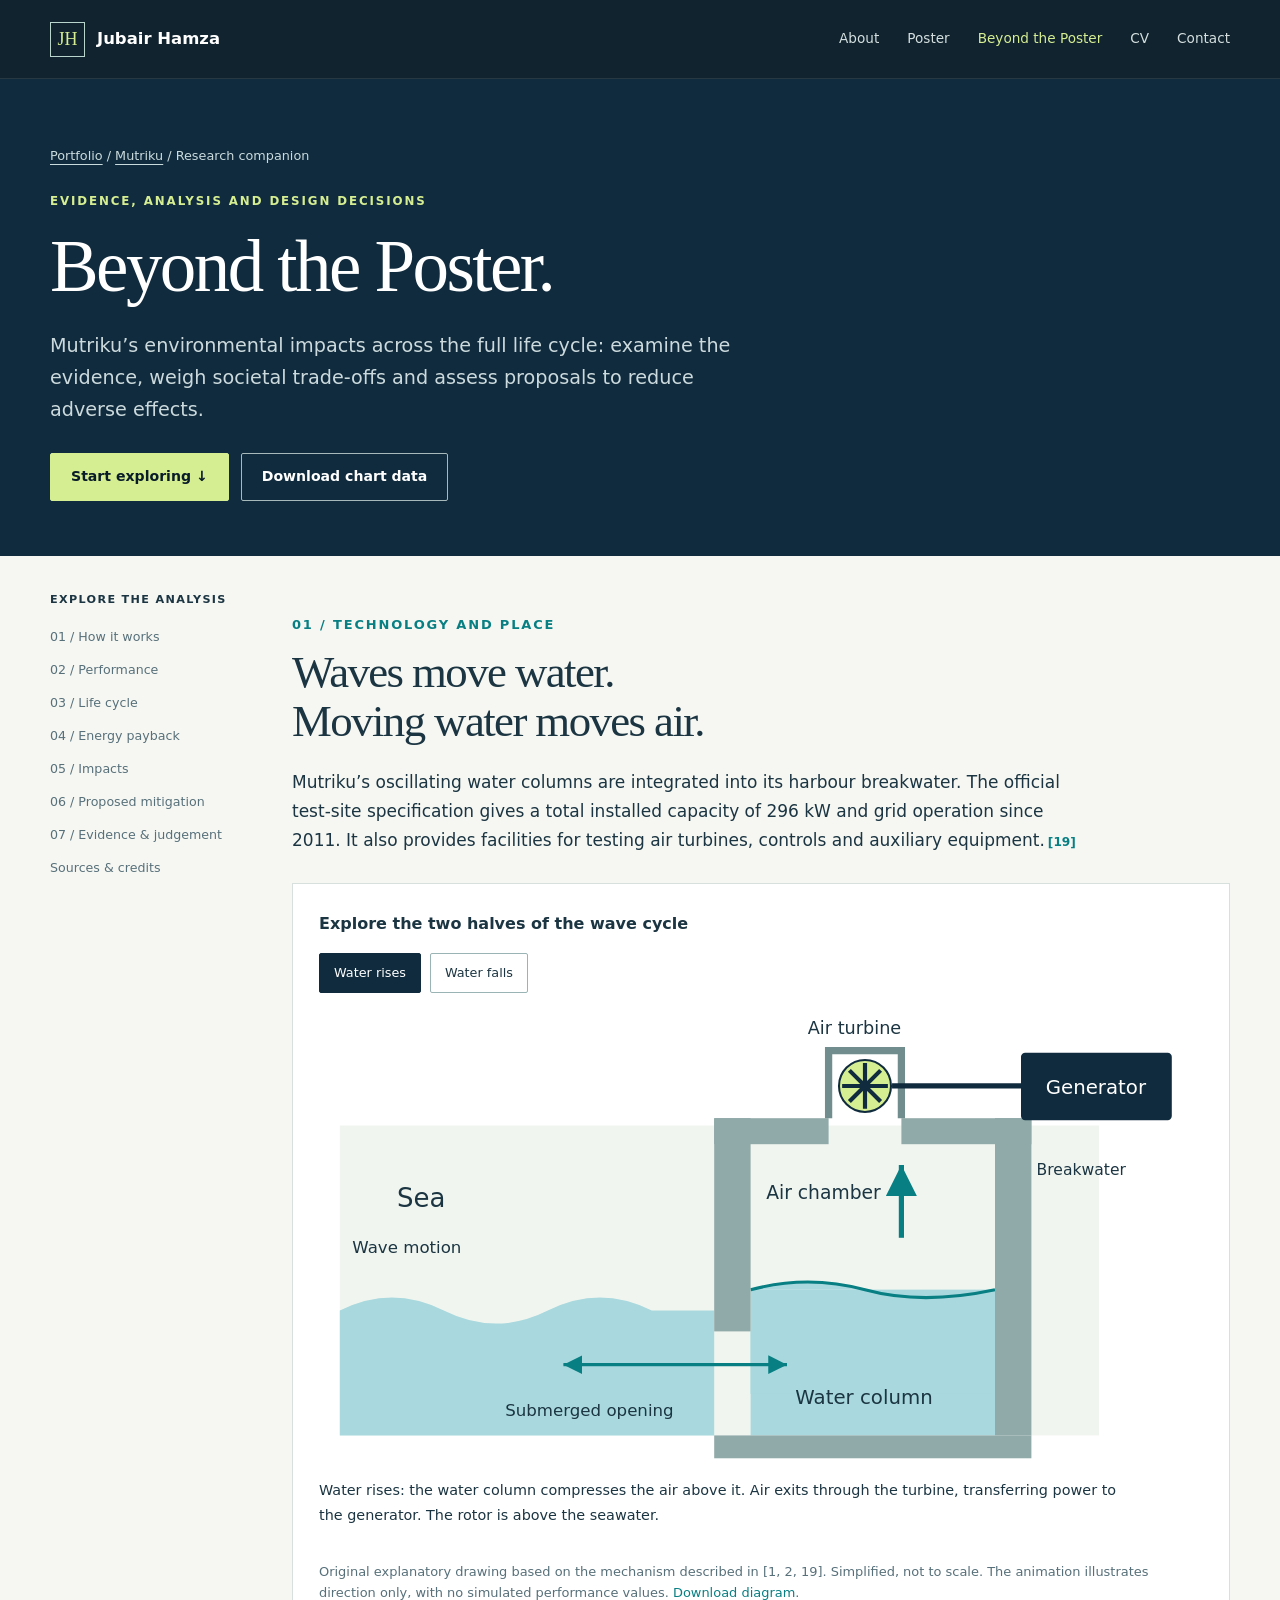
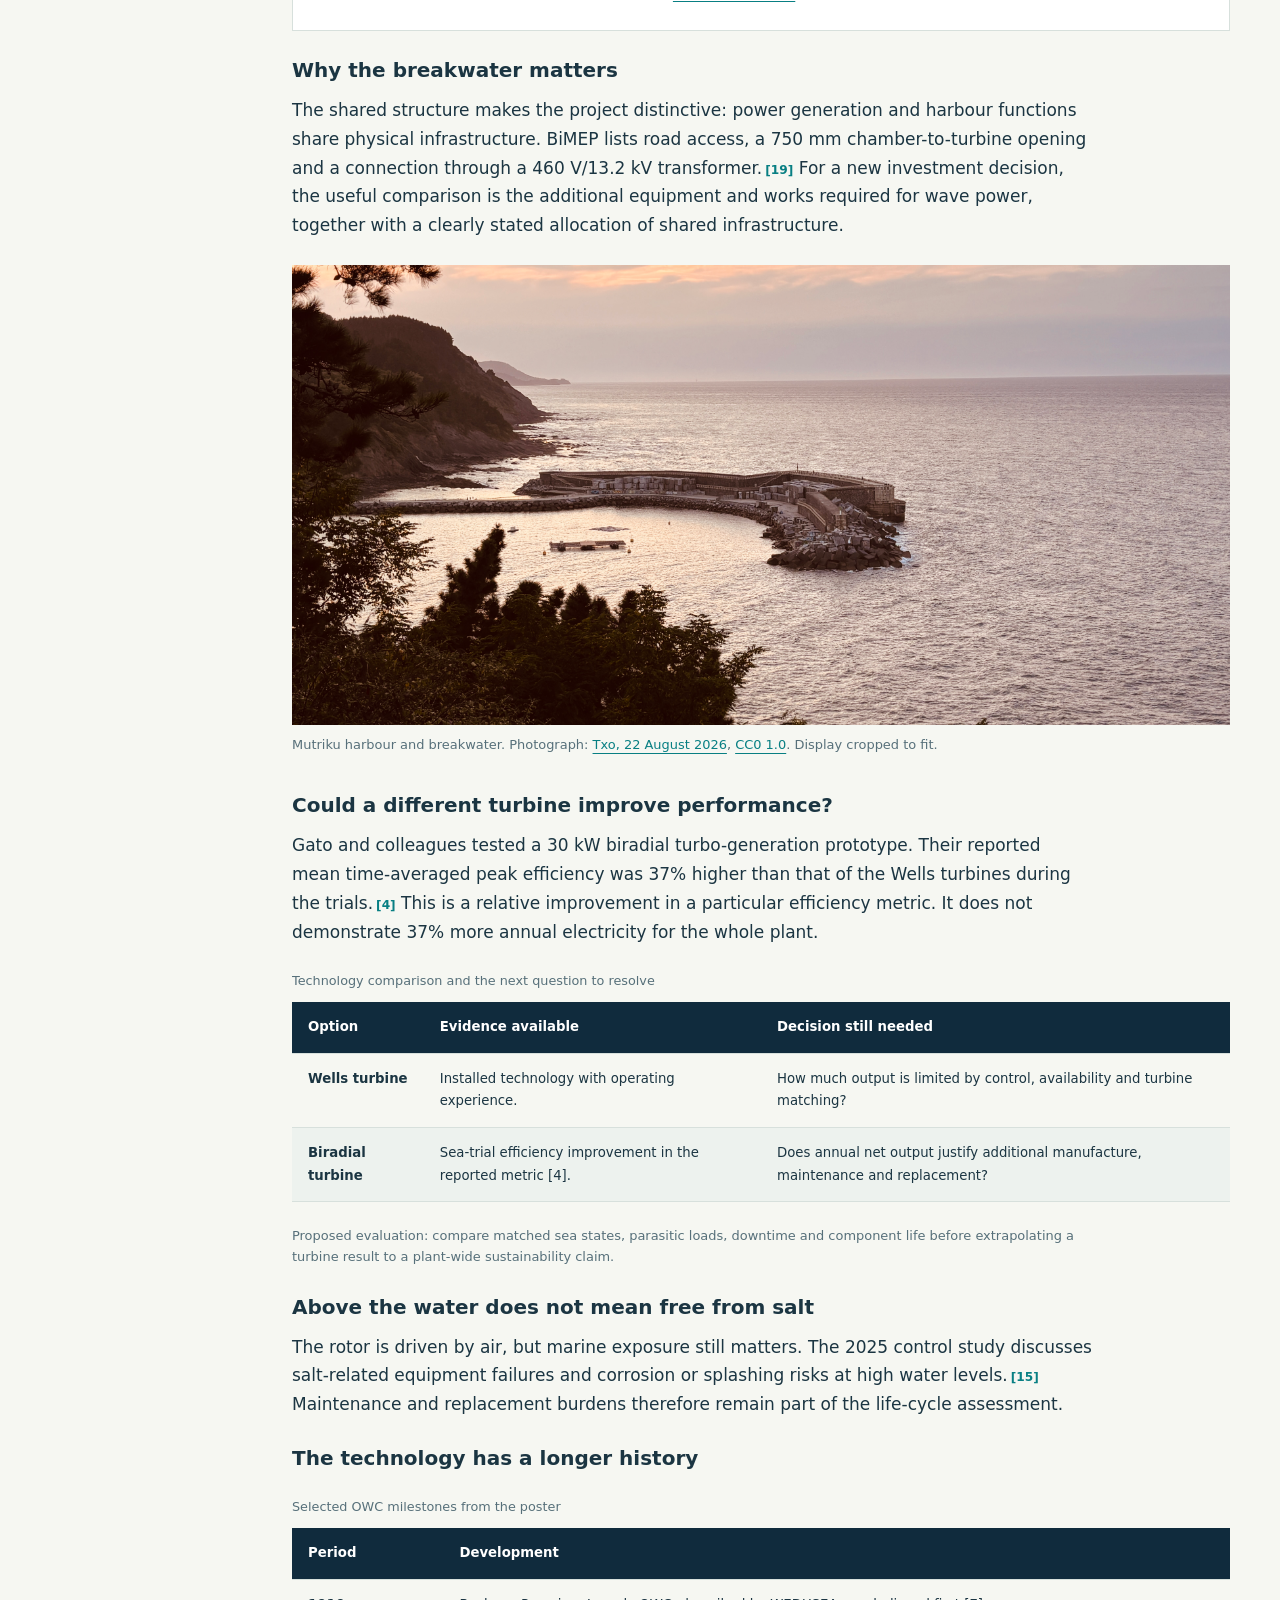
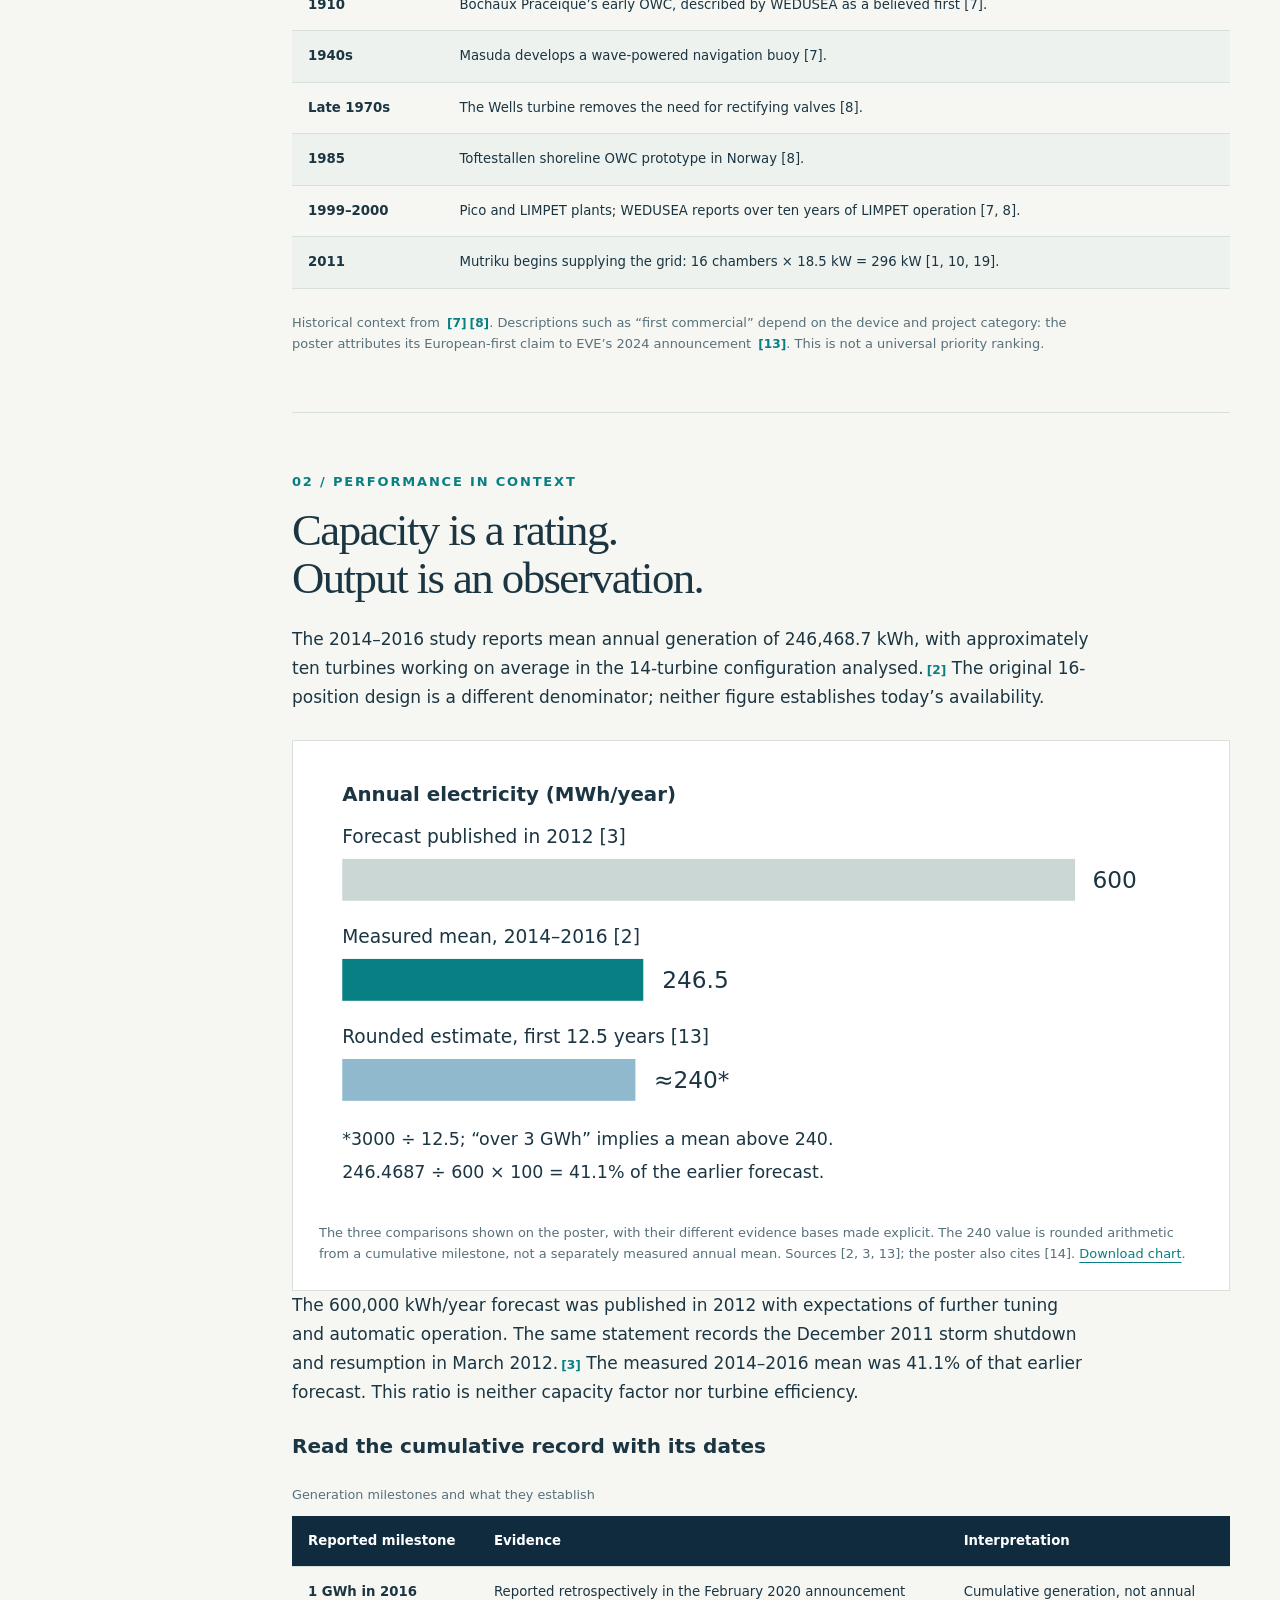
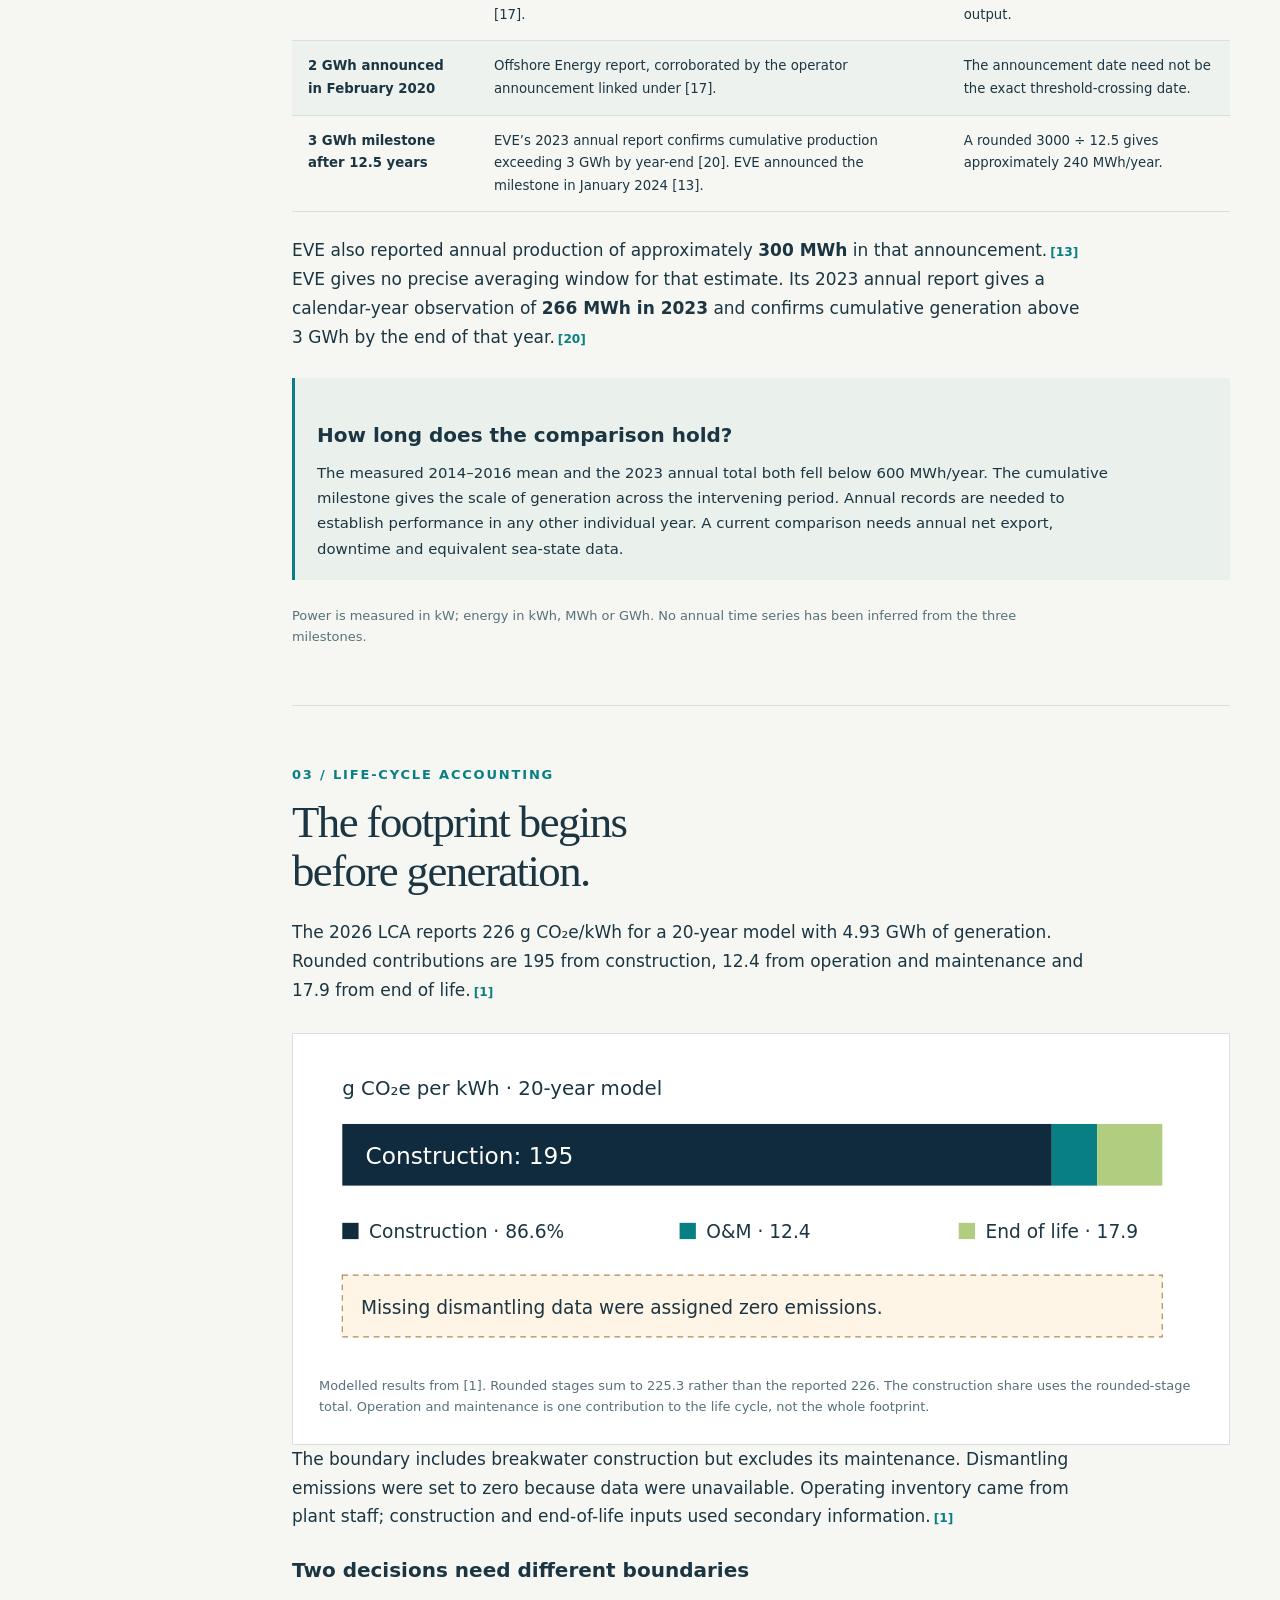
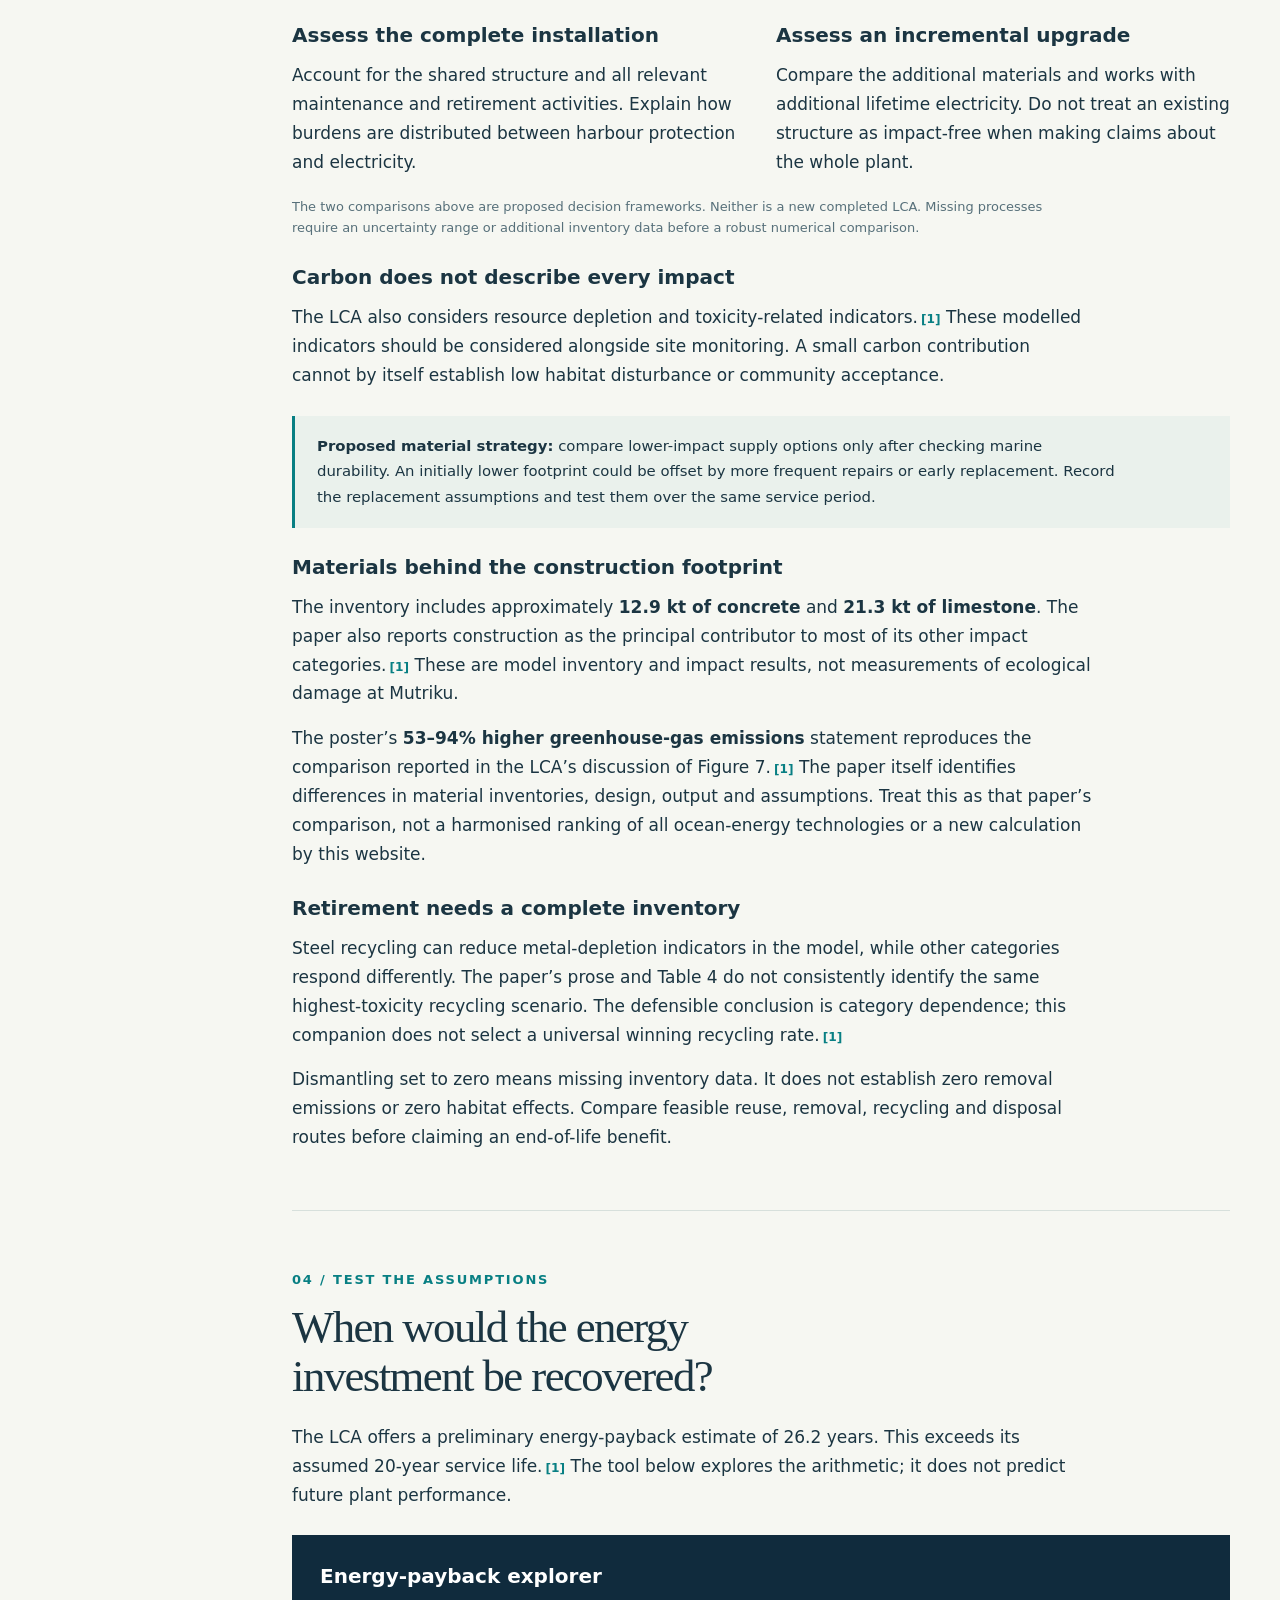
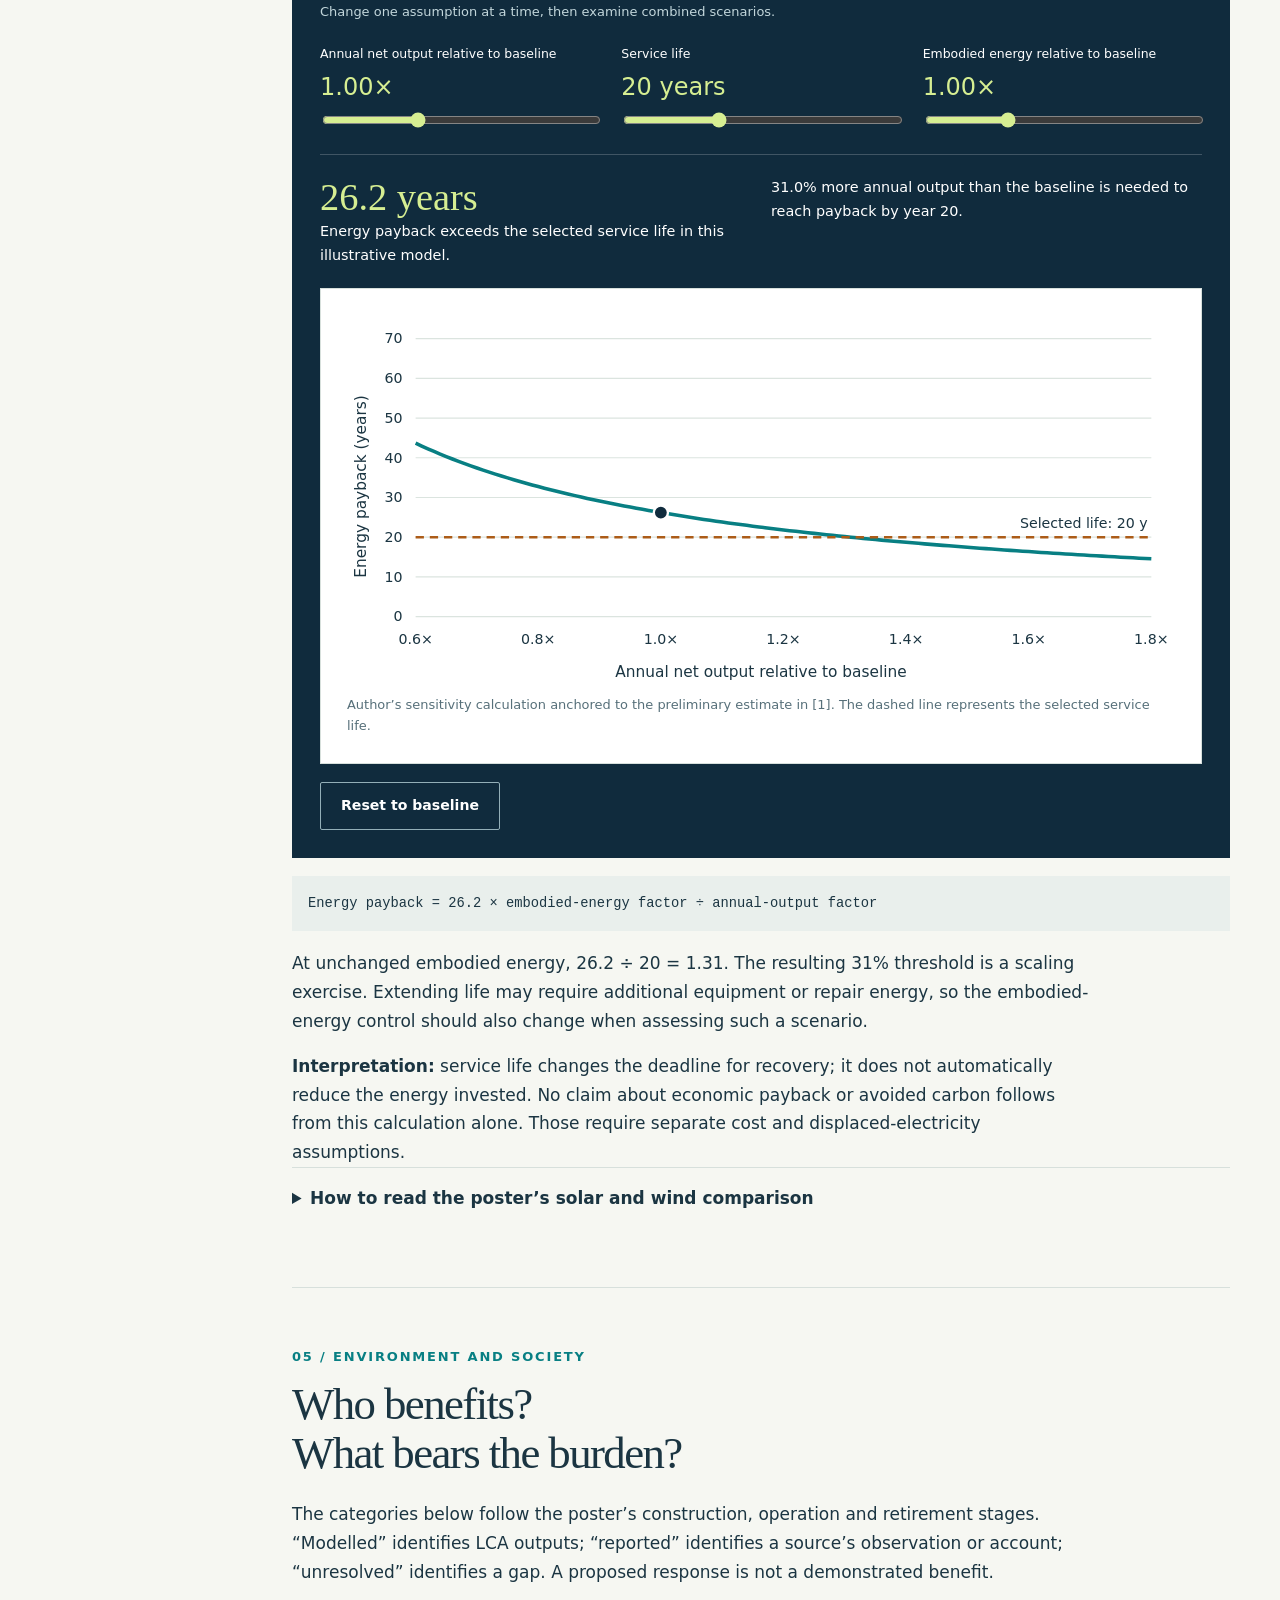
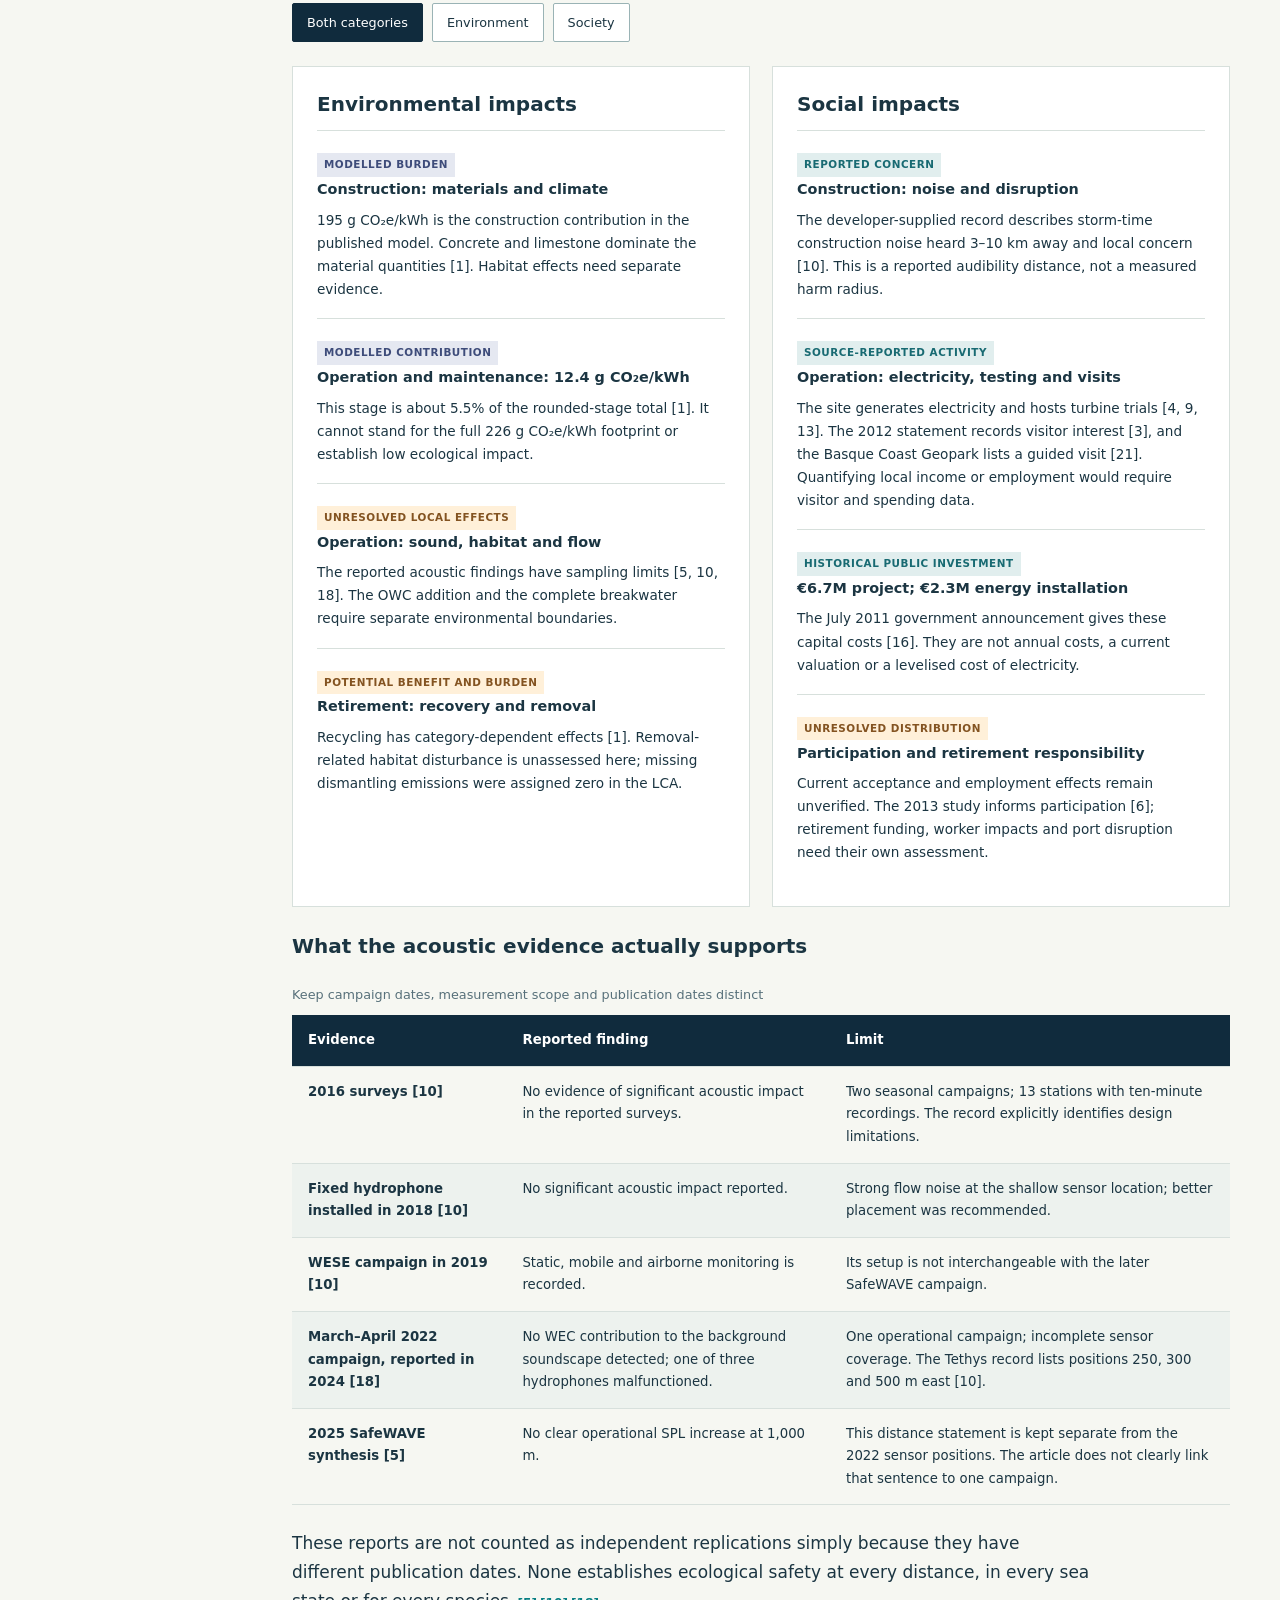
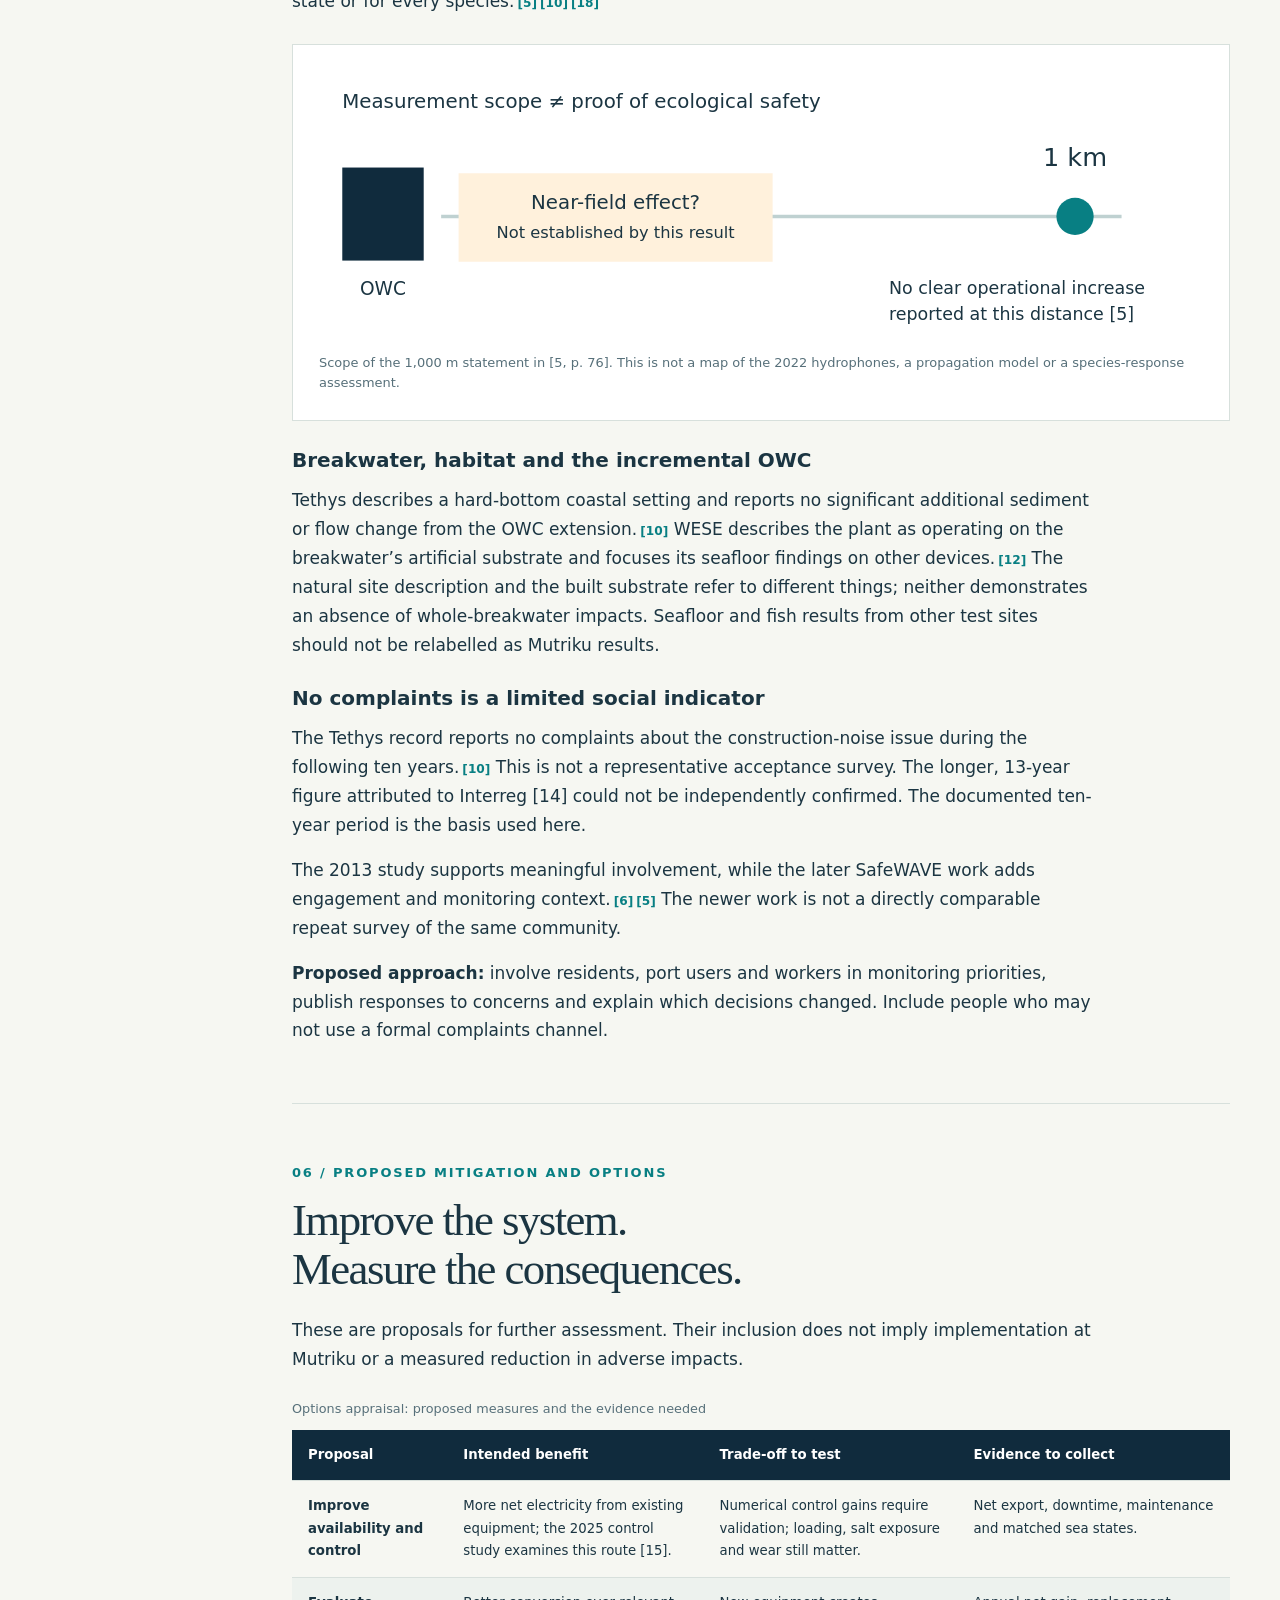
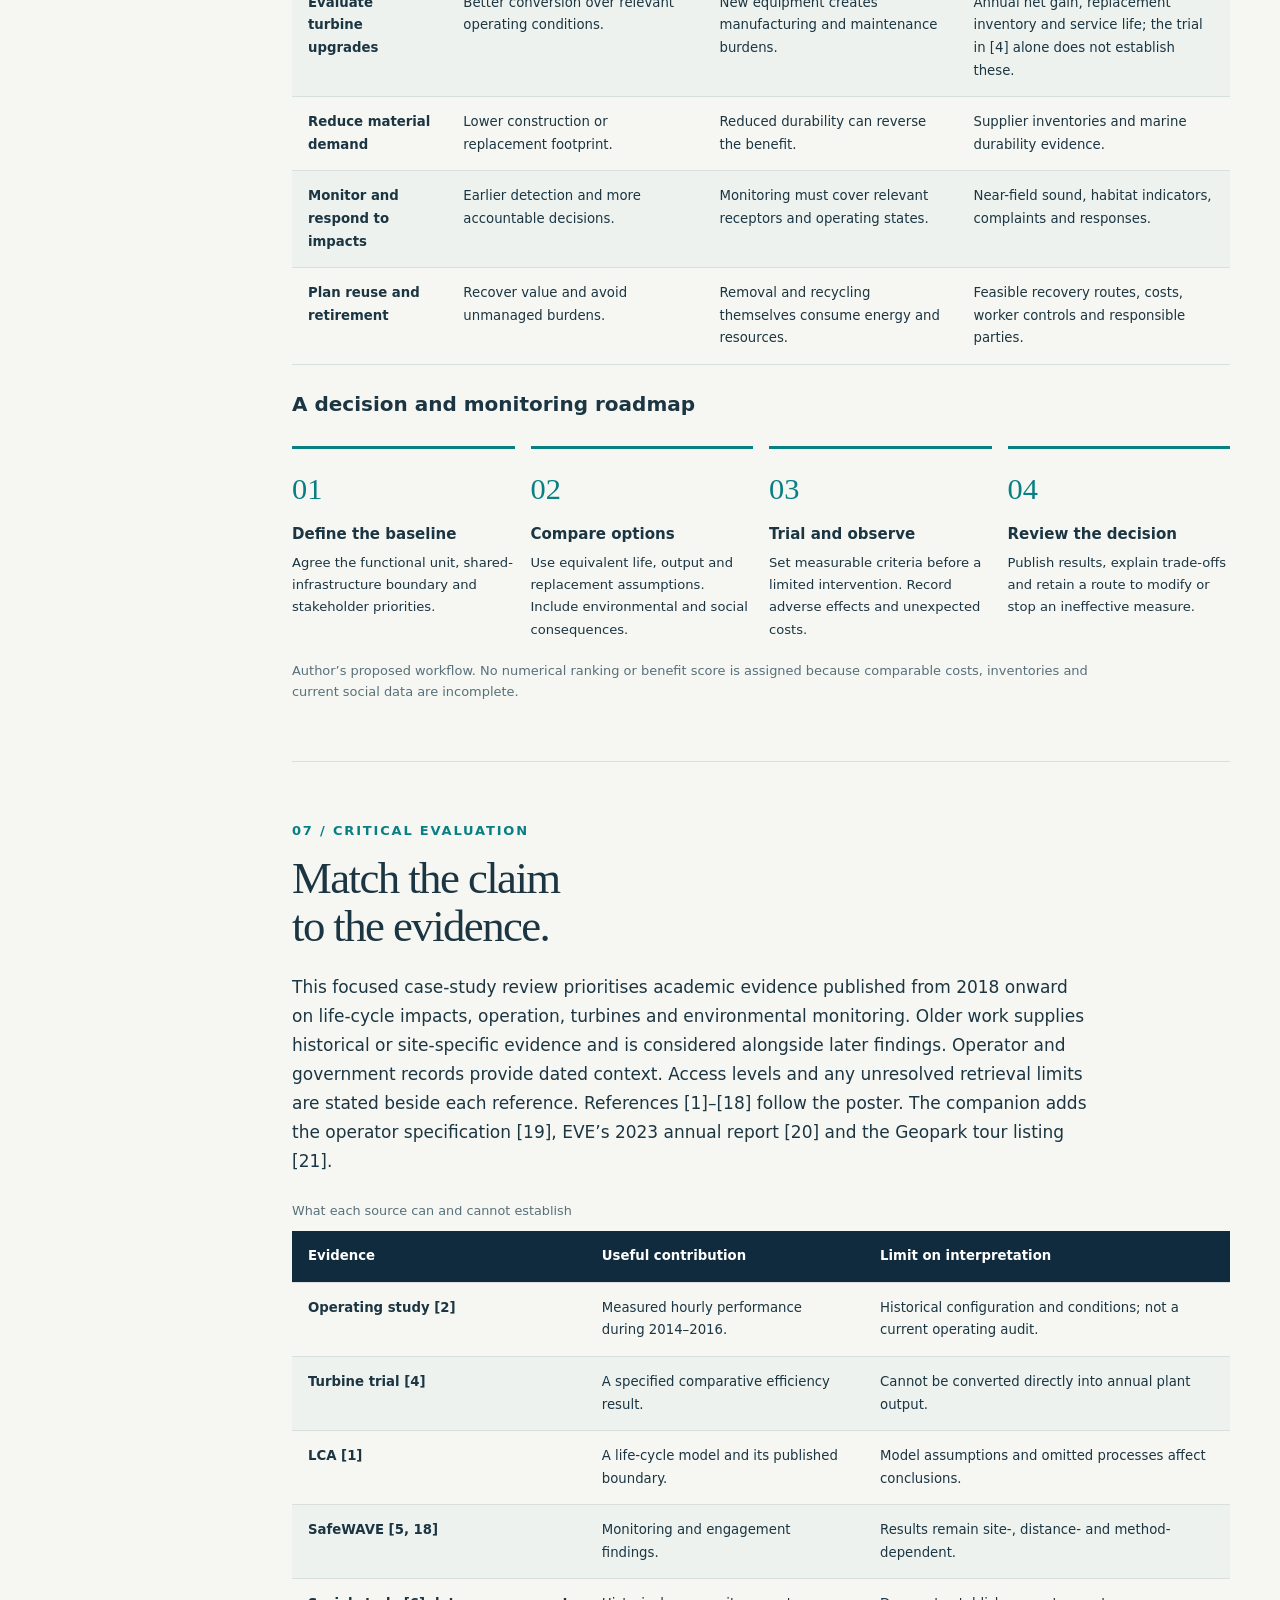
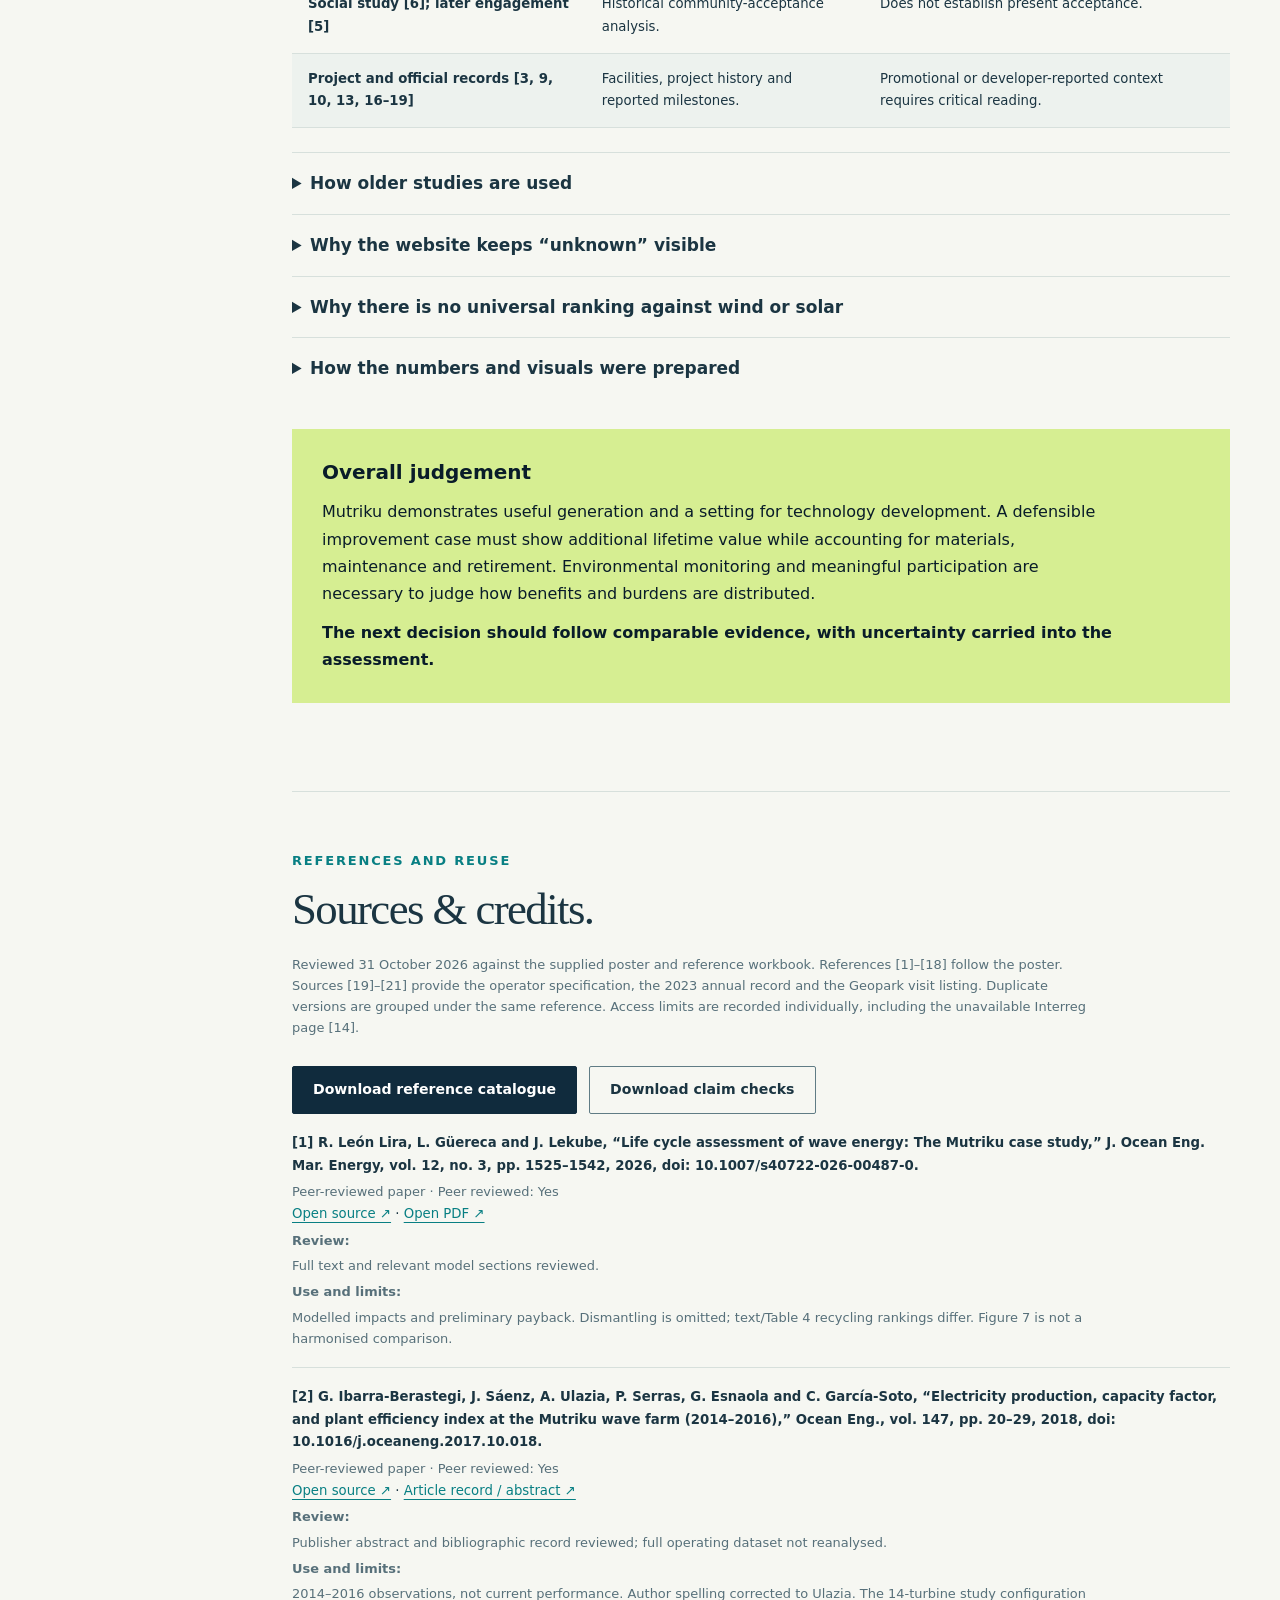
==== commit f2382891: "Add files via upload" ====
--- a/beyond/index.html
+++ b/beyond/index.html
@@ -1 +1,41 @@
-<!doctype html><html lang="en-GB"><head><meta charset="utf-8"><meta name="viewport" content="width=device-width,initial-scale=1"><meta name="description" content="Jubair Hamza’s renewable energy engineering portfolio, Mutriku wave power poster and research companion."><meta name="theme-color" content="#102b3d"><title>Beyond the Poster | Jubair Hamza</title><link rel="icon" href="../assets/favicon.svg" type="image/svg+xml"><link rel="stylesheet" href="../assets/style.css"><script defer src="../assets/config.js"></script><script defer src="../assets/qrcodegen.js"></script><script defer src="../assets/site.js"></script></head><body><a class="skip" href="#main">Skip to content</a><header class="nav"><div class="wrap"><a class="brand" href="../index.html"><span class="brand-mark" aria-hidden="true">JH</span>Jubair Hamza</a><button class="menu-btn" aria-expanded="false" aria-controls="main-navigation">Menu</button><nav class="nav-links" id="main-navigation" aria-label="Main navigation"><a href="../index.html">About</a><a href="../mutriku/index.html">Poster</a><a href="../beyond/index.html" aria-current="page">Beyond the Poster</a><a href="../cv/index.html">CV</a><a href="../index.html#contact">Contact</a></nav></div></header><main id="main"><section class="page-hero"><div class="wrap"><p class="breadcrumbs"><a href="../index.html">Portfolio</a> / <a href="../mutriku/index.html">Mutriku</a> / Research companion</p><span class="eyebrow">Evidence, analysis and design decisions</span><h1>Beyond the Poster.</h1><p class="lead">Mutriku’s environmental impacts across the full life cycle: examine the evidence, weigh societal trade-offs and assess proposals to reduce adverse effects.</p><div class="buttons"><a class="btn light" href="#technology">Start exploring ↓</a><a class="btn outline" href="../downloads/analysis-data.csv" download>Download the data</a></div></div></section><div class="wrap research-layout"><aside class="toc" aria-label="Research sections"><p>Explore the analysis</p><a href="#technology">01 / How it works</a><a href="#performance">02 / Performance</a><a href="#lifecycle">03 / Life cycle</a><a href="#payback">04 / Energy payback</a><a href="#impacts">05 / Impacts</a><a href="#mitigation">06 / Proposed mitigation</a><a href="#evidence">07 / Evidence &amp; judgement</a><a href="#sources">Sources &amp; credits</a></aside><article class="page-bottom"><section class="research-section" id="technology"><span class="numbered">01 / TECHNOLOGY AND PLACE</span><h2>Waves move water.<br>Moving water moves air.</h2><p>Mutriku’s oscillating water columns are integrated into its harbour breakwater. The official test-site specification gives a total installed capacity of 296 kW and grid operation since 2011. It also provides facilities for testing air turbines, controls and auxiliary equipment.<a class="cite" href="#s7" aria-label="Source 7">[7]</a></p><figure class="figure" id="owc-diagram"><span class="figure-title">Explore the two halves of the wave cycle</span><div class="controls" aria-label="Wave phase"><button class="seg-btn" data-phase="rise" aria-pressed="true">Water rises</button><button class="seg-btn" data-phase="fall" aria-pressed="false">Water falls</button></div><svg xmlns="http://www.w3.org/2000/svg" viewBox="0 0 850 440" role="img" aria-label="Oscillating water column mechanism"><title>Oscillating water column mechanism</title><desc>A submerged opening links the sea to a chamber. Rising and falling water drives air through a turbine above the water, which is coupled to a generator. Schematic, not to scale.</desc><defs><marker id="arrow" markerWidth="8" markerHeight="8" refX="6" refY="3" orient="auto-start-reverse"><path d="M0 0L6 3L0 6" fill="#087f83"/></marker></defs><rect x="20" y="112" width="730" height="298" fill="#f1f5ef"/><path d="M20 290Q70 265 120 290T220 290T320 290L380 290V410H20Z" fill="#a9d9df"/><rect x="415" y="310" width="235" height="100" fill="#a9d9df"/><g class="water-rise"><rect x="415" y="270" width="235" height="100" fill="#a9d9df"/><path d="M415 270Q470 255 525 270T650 270" fill="#a9d9df" stroke="#087f83" stroke-width="3"/></g><rect x="380" y="105" width="35" height="205" fill="#8faaa8"/><rect x="650" y="105" width="35" height="305" fill="#8faaa8"/><rect x="380" y="105" width="110" height="25" fill="#8faaa8"/><rect x="560" y="105" width="125" height="25" fill="#8faaa8"/><rect x="380" y="410" width="305" height="22" fill="#8faaa8"/><path d="M490 105V40H560V105" stroke="#718d8d" stroke-width="7" fill="none"/><circle cx="525" cy="74" r="25" fill="#d6ee92" stroke="#102b3d" stroke-width="2"/><g class="rotor" stroke="#102b3d" stroke-width="4"><path d="M525 52V96M503 74H547M510 59L540 89M510 89L540 59"/></g><path d="M551 74H675" stroke="#102b3d" stroke-width="5"/><rect x="675" y="42" width="145" height="65" rx="4" fill="#102b3d"/><text x="747" y="82" text-anchor="middle" fill="white" style="fill:white" font-size="19">Generator</text><g class="air-flow"><path d="M560 220V150" stroke="#087f83" stroke-width="5" marker-end="url(#arrow)"/></g><path d="M235 342H450" stroke="#087f83" stroke-width="3" marker-end="url(#arrow)" marker-start="url(#arrow)"/><text x="75" y="190" font-size="25">Sea</text><text x="430" y="183" font-size="18">Air chamber</text><text x="458" y="380" font-size="19">Water column</text><text x="260" y="391" text-anchor="middle" font-size="16">Submerged opening</text><text x="470" y="24" font-size="17">Air turbine</text><text x="32" y="235" font-size="16">Wave motion</text><text x="690" y="160" font-size="15">Breakwater</text></svg><p class="diagram-phase" id="phase-text" aria-live="polite">Water rises: the water column compresses the air above it. Air exits through the turbine, transferring power to the generator. The rotor is above the seawater.</p><figcaption>Original explanatory drawing based on the mechanism described in [1, 2, 7]. Simplified, not to scale. The animation illustrates direction only, with no simulated performance values. <a href="../assets/owc-mechanism.svg" download>Download diagram</a>.</figcaption></figure><h3>Why the breakwater matters</h3><p>The existing structure makes the project distinctive: power generation and harbour functions share physical infrastructure. BiMEP lists road access, a 750 mm chamber-to-turbine opening and a connection through a 460 V/13.2 kV transformer.<a class="cite" href="#s7" aria-label="Source 7">[7]</a> For a new investment decision, the useful comparison is the additional equipment and works required for wave power, together with a clearly stated allocation of shared infrastructure.</p><figure style="margin-top:25px"><img src="../assets/harbour.jpg" class="wide-photo" alt="Mutriku harbour and the curved breakwater containing the wave-energy plant" width="5712" height="3213" loading="lazy"><p class="small photo-credit">Mutriku harbour and breakwater. Photograph: <a href="https://commons.wikimedia.org/wiki/File:Motrico,_vista_del_nuevo_muelle_de_abrigo_del_puerto.jpg" target="_blank" rel="noopener noreferrer">Txo, 22 August 2026</a>, <a href="https://creativecommons.org/publicdomain/zero/1.0/" target="_blank" rel="noopener noreferrer">CC0 1.0</a>. Display cropped to fit.</p></figure><h3>Could a different turbine improve performance?</h3><p>Gato and colleagues tested a 30 kW biradial turbo-generation prototype. Their reported mean time-averaged peak efficiency was 37% higher than that of the Wells turbines during the trials.<a class="cite" href="#s4" aria-label="Source 4">[4]</a> This is a relative improvement in a particular efficiency metric. It does not demonstrate 37% more annual electricity for the whole plant.</p><div class="table-wrap"><table><caption>Technology comparison and the next question to resolve</caption><thead><tr><th>Option</th><th>Evidence available</th><th>Decision still needed</th></tr></thead><tbody><tr><td>Wells turbine</td><td>Installed technology with operating experience.</td><td>How much output is limited by control, availability and turbine matching?</td></tr><tr><td>Biradial turbine</td><td>Sea-trial efficiency improvement in the reported metric [4].</td><td>Does annual net output justify additional manufacture, maintenance and replacement?</td></tr></tbody></table></div><p class="small">Proposed evaluation: compare matched sea states, parasitic loads, downtime and component life before extrapolating a turbine result to a plant-wide sustainability claim.</p></section><section class="research-section" id="performance"><span class="numbered">02 / PERFORMANCE IN CONTEXT</span><h2>Capacity is a rating.<br>Output is an observation.</h2><p>The 2014–2016 operating study analysed hourly data. It reports mean annual generation of 246,468.7 kWh and approximately 10 working turbines on average, within a study configuration described as 14 operating turbines.<a class="cite" href="#s2" aria-label="Source 2">[2]</a> The original 16-position installation is a different denominator.</p><figure class="figure"><svg xmlns="http://www.w3.org/2000/svg" viewBox="0 0 760 285" role="img" aria-label="Annual output compared with an earlier forecast"><title>Annual output compared with an earlier forecast</title><desc>A 2012 forecast of 600 MWh per year is compared with the 2014–2016 measured average of 246.4687 MWh per year. These are different periods, not a controlled comparison.</desc><text x="20" y="29" font-size="17" font-weight="600">Annual electricity (MWh/year)</text><text x="20" y="75" font-size="16">2012 forecast</text><rect x="20" y="89" width="640" height="39" fill="#cbd7d4"/><text x="675" y="115" font-size="20">600</text><text x="20" y="165" font-size="16">Measured mean, 2014–2016</text><rect x="20" y="179" width="262.9" height="39" fill="#087f83"/><text x="299" y="205" font-size="20">246.5</text><text x="20" y="262" font-size="16">246.4687 ÷ 600 × 100 = 41.1% of the earlier forecast</text></svg><figcaption>Original chart using [2] and the 2012 government forecast [3]. Different periods and conditions prevent a causal interpretation. The calculation is reproducible in the downloadable CSV.</figcaption></figure><p>The 2012 statement anticipated 600,000 kWh per year following further tuning and automatic operation. It also described a storm-related shutdown from December 2011 into March 2012.<a class="cite" href="#s3" aria-label="Source 3">[3]</a> These details help explain why a forecast should retain its date and operating assumptions.</p><h3>A later milestone adds context</h3><p>BiMEP’s January 2024 announcement reported cumulative production exceeding 3 GWh and approximate annual generation of 300,000 kWh.<a class="cite" href="#s8" aria-label="Source 8">[8]</a> These operator-reported figures concern a later period. A cumulative total cannot establish recent annual availability or validate every earlier forecast.</p><div class="notes"><h3>What should be measured next?</h3><p>Proposed reporting: publish annual net export, the number of available turbines, planned and unplanned downtime, sea-state exposure and maintenance events. Then compare performance under equivalent conditions. This would help distinguish a weak resource year from equipment or control limitations.</p></div><p class="small">Units matter: kW describes power; kWh and MWh describe energy. The calculation 246.4687 ÷ 600 yields a forecast ratio, not a turbine efficiency or a capacity factor.</p></section><section class="research-section" id="lifecycle"><span class="numbered">03 / LIFE-CYCLE ACCOUNTING</span><h2>The footprint begins<br>before generation.</h2><p>The 2026 LCA reports 226 g CO₂e/kWh for a 20-year model with 4.93 GWh of generation. Rounded contributions are 195 from construction, 12.4 from operation and 17.9 from end of life.<a class="cite" href="#s1" aria-label="Source 1">[1]</a></p><figure class="figure"><svg xmlns="http://www.w3.org/2000/svg" viewBox="0 0 760 260" role="img" aria-label="Life-cycle climate-change contributions"><title>Life-cycle climate-change contributions</title><desc>Construction 195, operation and maintenance 12.4, and end of life 17.9 grams CO2-equivalent per kilowatt-hour. Rounded components sum to 225.3; the paper reports 226 overall.</desc><text x="20" y="30" font-size="17">g CO₂e per kWh · 20-year model</text><rect x="20" y="55" width="610" height="53" fill="#102b3d"/><rect x="630" y="55" width="39" height="53" fill="#087f83"/><rect x="669" y="55" width="56" height="53" fill="#b1ce80"/><text x="40" y="89" fill="white" style="fill:white" font-size="20">Construction: 195</text><rect x="20" y="140" width="14" height="14" fill="#102b3d"/><text x="43" y="153" font-size="16">Construction · 86.6%</text><rect x="310" y="140" width="14" height="14" fill="#087f83"/><text x="333" y="153" font-size="16">Operation · 12.4</text><rect x="550" y="140" width="14" height="14" fill="#b1ce80"/><text x="573" y="153" font-size="16">End of life · 17.9</text><rect x="20" y="185" width="705" height="53" fill="#fff5e7" stroke="#b48651" stroke-dasharray="5 4"/><text x="36" y="218" font-size="16">Missing dismantling data were assigned zero emissions.</text></svg><figcaption>Modelled results from [1]. Rounded stages sum to 225.3 rather than the reported 226. The construction share uses the rounded-stage total. Operation is one contribution to the life cycle, not the whole footprint.</figcaption></figure><p>The boundary includes breakwater construction but excludes its maintenance. Dismantling emissions were set to zero because data were unavailable. Operating inventory came from plant staff; construction and end-of-life inputs used secondary information.<a class="cite" href="#s1" aria-label="Source 1">[1]</a></p><h3>Two decisions need different boundaries</h3><div class="two-col"><div><h3>Assess the complete installation</h3><p>Account for the shared structure and all relevant maintenance and retirement activities. Explain how burdens are distributed between harbour protection and electricity.</p></div><div><h3>Assess an incremental upgrade</h3><p>Compare the additional materials and works with additional lifetime electricity. Do not treat an existing structure as impact-free when making claims about the whole plant.</p></div></div><p class="small" style="margin-top:20px">The two comparisons above are proposed decision frameworks. Neither is a new completed LCA. Missing processes require an uncertainty range or additional inventory data before a robust numerical comparison.</p><h3>Carbon does not describe every impact</h3><p>The LCA also considers resource depletion and toxicity-related indicators.<a class="cite" href="#s1" aria-label="Source 1">[1]</a> These modelled indicators should be considered alongside site monitoring. A small carbon contribution cannot by itself establish low habitat disturbance or community acceptance.</p><div class="notes"><p><strong>Proposed material strategy:</strong> compare lower-impact supply options only after checking marine durability. An initially lower footprint could be offset by more frequent repairs or early replacement. Record the replacement assumptions and test them over the same service period.</p></div></section><section class="research-section" id="payback"><span class="numbered">04 / TEST THE ASSUMPTIONS</span><h2>When would the energy<br>investment be recovered?</h2><p>The LCA offers a preliminary energy-payback estimate of 26.2 years. This exceeds its assumed 20-year service life.<a class="cite" href="#s1" aria-label="Source 1">[1]</a> The tool below explores the arithmetic; it does not predict future plant performance.</p><div class="calculator"><h3>Energy-payback explorer</h3><p class="small">Change one assumption at a time, then examine combined scenarios.</p><div class="calc-controls" style="margin-top:22px"><label for="output-factor">Annual net output relative to baseline<output id="output-value" for="output-factor">1.00×</output><input type="range" id="output-factor" min="0.6" max="1.8" step="0.01" value="1"></label><label for="life">Service life<output id="life-value" for="life">20 years</output><input type="range" id="life" min="10" max="40" step="1" value="20"></label><label for="embodied">Embodied energy relative to baseline<output id="embodied-value" for="embodied">1.00×</output><input type="range" id="embodied" min="0.8" max="1.5" step="0.01" value="1"></label></div><div class="calc-result" aria-live="polite"><div><strong id="payback-value">26.2 years</strong><p id="payback-description">Energy payback exceeds the selected service life in this illustrative model.</p></div><p id="required-output">31.0% more annual output than the baseline is needed to reach payback by year 20.</p></div><figure class="figure"><div id="payback-chart"></div><figcaption>Author’s sensitivity calculation anchored to the preliminary estimate in [1]. The dashed line represents the selected service life.</figcaption></figure><button class="btn outline" style="color:white;border-color:#93afb8;margin-top:18px" id="reset-calc">Reset to baseline</button><noscript><p>Interactive controls require JavaScript. Baseline: 26.2 years; with 1.31× output and unchanged embodied energy: 20 years.</p></noscript></div><div class="formula">Energy payback = 26.2 × embodied-energy factor ÷ annual-output factor</div><p>At unchanged embodied energy, 26.2 ÷ 20 = 1.31. The resulting 31% threshold is a scaling exercise. Extending life may require additional equipment or repair energy, so the embodied-energy control should also change when assessing such a scenario.</p><p><strong>Interpretation:</strong> service life changes the deadline for recovery; it does not automatically reduce the energy invested. No claim about economic payback or avoided carbon follows from this calculation alone. Those require separate cost and displaced-electricity assumptions.</p></section><section class="research-section" id="impacts"><span class="numbered">05 / ENVIRONMENT AND SOCIETY</span><h2>Who benefits?<br>What bears the burden?</h2><p>Environmental and social effects are assessed separately below. “Potential” identifies a reasoned pathway that still needs project-specific evidence. “Proposed” identifies an action to evaluate, not an implemented or verified control.</p><div class="controls" aria-label="Impact category"><button class="seg-btn" data-impact="all" aria-pressed="true">Both categories</button><button class="seg-btn" data-impact="environment" aria-pressed="false">Environment</button><button class="seg-btn" data-impact="society" aria-pressed="false">Society</button></div><div class="impact-grid"><section class="impact-group" data-kind="environment"><h3>Environmental impacts</h3><div class="impact-item"><span class="status modelled">Modelled burden</span><strong>Construction: material production</strong><p>The published climate footprint is dominated by construction [1]. Proposed response: compare material quantities and supply routes while maintaining structural life.</p></div><div class="impact-item"><span class="status potential">Potential benefit</span><strong>Operation: useful electricity</strong><p>Net grid export can displace other generation. The avoided impact depends on what is displaced and when. No avoided-emissions total is calculated here.</p></div><div class="impact-item"><span class="status potential">Unresolved local effects</span><strong>Operation: sound and habitat</strong><p>Physical disturbance and ecological responses need local observations. The incremental OWC addition and the entire breakwater must retain separate boundaries.</p></div><div class="impact-item"><span class="status potential">Potential benefit and burden</span><strong>Retirement: recovery versus disturbance</strong><p>Material reuse may reduce demand for new production. Removal and processing can add disturbance, transport and energy use. Compare realistic end-of-life routes.</p></div></section><section class="impact-group" data-kind="society"><h3>Social impacts</h3><div class="impact-item"><span class="status potential">Potential adverse effect</span><strong>Construction: disruption and access</strong><p>Works, vehicle movements and restricted access could affect residents and port users. Proposed response: agreed schedules and accessible notices.</p></div><div class="impact-item"><span class="status measured">Source-reported activity</span><strong>Operation: research and visits</strong><p>The site supports technology testing [7]. The 2012 statement reported substantial visitor interest [3]. Neither establishes present job numbers or a net local economic benefit.</p></div><div class="impact-item"><span class="status potential">Potential adverse effect</span><strong>Operation: distribution and exposure</strong><p>Investigate who carries costs, who receives benefits and whether worker exposure or participation barriers remain. Current acceptance is not measured here.</p></div><div class="impact-item"><span class="status potential">Potential adverse effect</span><strong>Retirement: responsibility and disruption</strong><p>Assess worker risks, temporary port restrictions and who pays for recovery. Agree responsibility and funding before selecting a retirement option.</p></div></section></div><h3>What the acoustic result actually supports</h3><p>SafeWAVE reported no clear operational increase in sound pressure levels at 1,000 m from the Mutriku plant.<a class="cite" href="#s5" aria-label="Source 5">[5]</a> That is a geographically limited observation. A near-field effect or species response requires different evidence.</p><figure class="figure"><svg xmlns="http://www.w3.org/2000/svg" viewBox="0 0 760 230" role="img" aria-label="The spatial limit of an acoustic observation"><title>The spatial limit of an acoustic observation</title><desc>The plant is shown at zero and the reported observation at one kilometre. Near-field effects and ecological responses cannot be inferred from this observation alone. This is a scope diagram, not a sound propagation model.</desc><rect x="20" y="83" width="70" height="80" fill="#102b3d"/><text x="55" y="193" text-anchor="middle" font-size="16">OWC</text><path d="M105 125H690" stroke="#bfd1d1" stroke-width="3"/><path d="M120 88H390V164H120Z" fill="#fff1dc"/><text x="255" y="119" text-anchor="middle" font-size="17">Near-field effect?</text><text x="255" y="144" text-anchor="middle" font-size="14">Not established by this result</text><circle cx="650" cy="125" r="16" fill="#087f83"/><text x="650" y="82" text-anchor="middle" font-size="22">1 km</text><text x="490" y="192" font-size="15">No clear operational increase</text><text x="490" y="214" font-size="15">reported at this distance [5]</text><text x="20" y="32" font-size="17">Measurement scope ≠ proof of ecological safety</text></svg><figcaption>Original scope diagram based on [5, p. 76]. Not a sound-level curve, propagation model or map.</figcaption></figure><p>Developer-supplied project information describes storm-time construction noise and concerns about the breakwater’s effects on sediment and flow.<a class="cite" href="#s9" aria-label="Source 9">[9]</a> It is useful context, but it should not be presented as a complete, independent ecological assessment.</p><h3>Participation must have an effect on decisions</h3><p>The 2013 Mutriku social-acceptance study highlights the importance of meaningful social involvement.<a class="cite" href="#s6" aria-label="Source 6">[6]</a> Its age prevents it from establishing today’s views. SafeWAVE also addresses public engagement alongside environmental evidence and consenting.<a class="cite" href="#s5" aria-label="Source 5">[5]</a></p><p><strong>Proposed approach:</strong> involve residents, port users and workers in defining monitoring priorities. Publish responses to concerns and show which decisions changed. Record whose views were missing as well as who participated.</p></section><section class="research-section" id="mitigation"><span class="numbered">06 / PROPOSED MITIGATION AND OPTIONS</span><h2>Improve the system.<br>Measure the consequences.</h2><p>These are proposals for further assessment. Their inclusion does not imply implementation at Mutriku or a measured reduction in adverse impacts.</p><div class="table-wrap"><table><caption>Options appraisal: proposed measures and the evidence needed</caption><thead><tr><th>Proposal</th><th>Intended benefit</th><th>Trade-off to test</th><th>Evidence to collect</th></tr></thead><tbody><tr><td>Improve availability and control</td><td>More net electricity from existing equipment.</td><td>Higher loading may increase wear.</td><td>Net export, downtime, maintenance and matched sea states.</td></tr><tr><td>Evaluate turbine upgrades</td><td>Better conversion over relevant operating conditions.</td><td>New equipment creates manufacturing and maintenance burdens.</td><td>Annual net gain, replacement inventory and service life.</td></tr><tr><td>Reduce material demand</td><td>Lower construction or replacement footprint.</td><td>Reduced durability can reverse the benefit.</td><td>Supplier inventories and marine durability evidence.</td></tr><tr><td>Monitor and respond to impacts</td><td>Earlier detection and more accountable decisions.</td><td>Monitoring must cover relevant receptors and operating states.</td><td>Near-field sound, habitat indicators, complaints and responses.</td></tr><tr><td>Plan reuse and retirement</td><td>Recover value and avoid unmanaged burdens.</td><td>Removal and recycling themselves consume energy and resources.</td><td>Feasible recovery routes, costs, worker controls and responsible parties.</td></tr></tbody></table></div><h3>A decision and monitoring roadmap</h3><div class="roadmap"><div><b>01</b><h3>Define the baseline</h3><p>Agree the functional unit, shared-infrastructure boundary and stakeholder priorities.</p></div><div><b>02</b><h3>Compare options</h3><p>Use equivalent life, output and replacement assumptions. Include environmental and social consequences.</p></div><div><b>03</b><h3>Trial and observe</h3><p>Set measurable criteria before a limited intervention. Record adverse effects and unexpected costs.</p></div><div><b>04</b><h3>Review the decision</h3><p>Publish results, explain trade-offs and retain a route to modify or stop an ineffective measure.</p></div></div><p class="small" style="margin-top:20px">Author’s proposed workflow. No numerical ranking or benefit score is assigned because comparable costs, inventories and current social data are incomplete.</p></section><section class="research-section" id="evidence"><span class="numbered">07 / CRITICAL EVALUATION</span><h2>Match the claim<br>to the evidence.</h2><p>This focused case-study review prioritises academic evidence published from 2018 onward on life-cycle impacts, operation, turbines and environmental monitoring. Older work supplies historical or site-specific evidence and is considered alongside later findings. Operator and government records provide dated context. Where only an abstract was accessible, the claim is limited to that abstract.</p><div class="table-wrap"><table><caption>What each source can and cannot establish</caption><thead><tr><th>Evidence</th><th>Useful contribution</th><th>Limit on interpretation</th></tr></thead><tbody><tr><td>Operating study [2]</td><td>Measured hourly performance during 2014–2016.</td><td>Historical configuration and conditions; not a current operating audit.</td></tr><tr><td>Turbine trial [4]</td><td>A specified comparative efficiency result.</td><td>Cannot be converted directly into annual plant output.</td></tr><tr><td>LCA [1]</td><td>A life-cycle model and its published boundary.</td><td>Model assumptions and omitted processes affect conclusions.</td></tr><tr><td>SafeWAVE [5]</td><td>Monitoring and engagement findings.</td><td>Results remain site-, distance- and method-dependent.</td></tr><tr><td>Social study [6]</td><td>Historical community-acceptance analysis.</td><td>Does not establish present acceptance.</td></tr><tr><td>Official announcements [3, 7–9]</td><td>Facilities, project history and reported milestones.</td><td>Promotional or developer-reported context requires critical reading.</td></tr></tbody></table></div><details class="evidence-details"><summary>How older studies are used</summary><p>Publication date alone does not determine whether a finding remains useful. Older studies may support a claim when later evidence has not superseded or refuted it, or when no suitable newer study addresses the same question. That judgement must remain claim-specific: absence of a replacement does not establish that historical conditions still apply. The 2013 Mutriku study [6] informs the discussion of participation; it does not measure current acceptance. Later SafeWAVE research [5] provides additional monitoring and engagement context, without being treated as a directly comparable repeat of the earlier study. This focused review does not claim to have identified every later publication.</p></details><details class="evidence-details"><summary>Why the website keeps “unknown” visible</summary><p>Missing measurements cannot be replaced with a favourable assumption. An unresolved effect is also different from a demonstrated harm. Keeping the distinction visible directs the next study towards the information that could change the decision.</p></details><details class="evidence-details"><summary>Why there is no universal ranking against wind or solar</summary><p>A credible comparison needs compatible boundaries, locations, lifetimes and electricity functions. This companion does not combine unmatched headline values into a league table. Equivalent alternatives should be assessed for the actual decision and setting.</p></details><details class="evidence-details"><summary>How the numbers and visuals were prepared</summary><p>Charts were redrawn from the cited values. The forecast ratio, rounded stage share and payback sensitivity are transparent arithmetic. The OWC and acoustic figures explain mechanisms and evidence scope; they are not new experimental results. The downloadable CSV includes units, dates, sources and calculation notes.</p></details><div class="callout"><h3>Overall judgement</h3><p>Mutriku demonstrates useful generation and a setting for technology development. A defensible improvement case must show additional lifetime value while accounting for materials, maintenance and retirement. Environmental monitoring and meaningful participation are necessary to judge how benefits and burdens are distributed.</p><p style="margin-top:12px"><strong>The next decision should follow comparable evidence, with uncertainty carried into the assessment.</strong></p></div></section><section class="research-section" id="sources"><span class="numbered">REFERENCES AND REUSE</span><h2>Sources &amp; credits.</h2><p class="small">Links checked during preparation on 29 October 2026. Reference numbers on this website form their own list; the uploaded poster retains its original numbering.</p><div class="reference" id="s1"><strong>[1] León Lira, R., Güereca, L. P. & Lekube, J. (2026)</strong><p>Life cycle assessment of wave energy: the Mutriku case study. Journal of Ocean Engineering and Marine Energy, 12, 1525–1542.</p><a href="https://doi.org/10.1007/s40722-026-00487-0" target="_blank" rel="noopener noreferrer">Open source ↗</a><p class="small">Full text reviewed. Life-cycle model, inventory boundaries and preliminary energy-payback estimate.</p></div><div class="reference" id="s2"><strong>[2] Ibarra-Berastegi et al. (2018)</strong><p>Electricity production, capacity factor, and plant efficiency index at the Mutriku wave farm (2014–2016). Ocean Engineering, 147, 20–29.</p><a href="https://doi.org/10.1016/j.oceaneng.2017.10.018" target="_blank" rel="noopener noreferrer">Open source ↗</a><p class="small">Publisher abstract and author-repository record reviewed. Historical hourly operating study.</p></div><div class="reference" id="s3"><strong>[3] Basque Government (2012)</strong><p>La planta de Mutriku, la primera comercial europea que genera energía con las olas, ha producido en un año 200.000 kWh. Irekia, 12 August.</p><a href="https://www.irekia.euskadi.eus/amp/es/news/11976-planta-mutriku-primera-comercial-europea-que-genera-energia-con-las-olas-producido-ano-200-000-kwh" target="_blank" rel="noopener noreferrer">Open source ↗</a><p class="small">Official historical statement in Spanish. Forecast, shutdown context and reported visitor interest; no current acceptance inference.</p></div><div class="reference" id="s4"><strong>[4] Gato, L. M. C., Henriques, J. C. C. & Carrelhas, A. A. D. (2022)</strong><p>Sea trial results of the biradial and Wells turbines at Mutriku wave power plant. Energy Conversion and Management, 268, 115936.</p><a href="https://doi.org/10.1016/j.enconman.2022.115936" target="_blank" rel="noopener noreferrer">Open source ↗</a><p class="small">Publisher and institutional abstracts reviewed. The 37% result concerns the stated efficiency metric.</p></div><div class="reference" id="s5"><strong>[5] Bald et al. (2025)</strong><p>The contribution of the SafeWAVE EU project to the future development of ocean energy. International Marine Energy Journal, 8(1), 73–82.</p><a href="https://doi.org/10.36688/imej.8.73-82" target="_blank" rel="noopener noreferrer">Open source ↗</a><p class="small">Full paper consulted for the Mutriku sound statement on p. 76 and engagement context. CC BY 4.0.</p></div><div class="reference" id="s6"><strong>[6] Heras-Saizarbitoria, I., Zamanillo, I. & Laskurain, I. (2013)</strong><p>Social acceptance of ocean wave energy: A case study of an OWC shoreline plant. Renewable and Sustainable Energy Reviews, 27, 515–524.</p><a href="https://doi.org/10.1016/j.rser.2013.07.032" target="_blank" rel="noopener noreferrer">Open source ↗</a><p class="small">Abstract-level review. Used for the historical importance of meaningful involvement, not survey details or present acceptance.</p></div><div class="reference" id="s7"><strong>[7] BiMEP (n.d.)</strong><p>Technical Characteristics: Mutriku area.</p><a href="https://www.bimep.com/en/mutriku-area/technical-characteristics/" target="_blank" rel="noopener noreferrer">Open source ↗</a><p class="small">Primary operator specification for capacity, access and testing facilities.</p></div><div class="reference" id="s8"><strong>[8] BiMEP (2024)</strong><p>The Mutriku wave plant achieves cumulative electricity production of three million kilowatts per hour. 11 January.</p><a href="https://www.bimep.com/en/the-mutriku-wave-plant-achieves-cumulative-electricity-production-of-three-million-kilowatts-per-hour/" target="_blank" rel="noopener noreferrer">Open source ↗</a><p class="small">Operator announcement. Its title uses “kilowatts per hour”; this companion uses kWh for energy.</p></div><div class="reference" id="s9"><strong>[9] Tethys / OES-Environmental (updated 1 July 2025)</strong><p>Mutriku Wave Power Plant: project-site record.</p><a href="https://tethys.pnnl.gov/project-sites/mutriku-wave-power-plant" target="_blank" rel="noopener noreferrer">Open source ↗</a><p class="small">Developer-supplied questionnaire information and monitoring summaries. Reported context rather than an independent impact audit.</p></div><div class="reference"><strong>Photograph</strong><p>Txo (2026), “Motrico, vista del nuevo muelle de abrigo del puerto”. <a href="https://commons.wikimedia.org/wiki/File:Motrico,_vista_del_nuevo_muelle_de_abrigo_del_puerto.jpg" target="_blank" rel="noopener noreferrer">Wikimedia Commons file page</a>. CC0 1.0. Display cropped to fit; image content unchanged.</p></div><div class="reference"><strong>Visuals, data and software</strong><p>Explanatory diagrams and charts were prepared for this companion. Their source information appears in the captions. The interactive outputs are illustrative calculations. QR encoding uses <a href="https://www.nayuki.io/page/qr-code-generator-library" target="_blank" rel="noopener noreferrer">Project Nayuki’s QR Code generator</a> under the MIT licence, retained in the code.</p><p class="small">Numerical results shown here are published values or explicitly labelled arithmetic, not new experimental measurements.</p></div><div class="buttons"><a class="btn" href="../downloads/analysis-data.csv" download>Download data CSV</a><a class="btn outline" href="../mutriku/index.html">Return to the poster</a></div></section></article></div></main><footer class="footer"><div class="wrap"><span>Jubair Ibn Omar Hamza · Cornwall, UK</span><span>Research companion updated 29 October 2026 · <a href="../beyond/index.html#sources">Sources &amp; credits</a></span></div></footer></body></html>+<!doctype html><html lang="en-GB"><head><meta charset="utf-8"><meta name="viewport" content="width=device-width,initial-scale=1"><meta name="description" content="Jubair Hamza’s renewable energy engineering portfolio, Mutriku wave power poster and research companion."><meta name="theme-color" content="#102b3d"><title>Beyond the Poster | Jubair Hamza</title><link rel="icon" href="../assets/favicon.svg" type="image/svg+xml"><link rel="stylesheet" href="../assets/style.css"><script defer src="../assets/config.js"></script><script defer src="../assets/qrcodegen.js"></script><script defer src="../assets/site.js"></script></head><body><a class="skip" href="#main">Skip to content</a><header class="nav"><div class="wrap"><a class="brand" href="../index.html"><span class="brand-mark" aria-hidden="true">JH</span>Jubair Hamza</a><button class="menu-btn" aria-expanded="false" aria-controls="main-navigation">Menu</button><nav class="nav-links" id="main-navigation" aria-label="Main navigation"><a href="../index.html">About</a><a href="../mutriku/index.html">Poster</a><a href="../beyond/index.html" aria-current="page">Beyond the Poster</a><a href="../cv/index.html">CV</a><a href="../index.html#contact">Contact</a></nav></div></header><main id="main"><section class="page-hero"><div class="wrap"><p class="breadcrumbs"><a href="../index.html">Portfolio</a> / <a href="../mutriku/index.html">Mutriku</a> / Research companion</p><span class="eyebrow">Evidence, analysis and design decisions</span><h1>Beyond the Poster.</h1><p class="lead">Mutriku’s environmental impacts across the full life cycle: examine the evidence, weigh societal trade-offs and assess proposals to reduce adverse effects.</p><div class="buttons"><a class="btn light" href="#technology">Start exploring ↓</a><a class="btn outline" href="../downloads/analysis-data.csv" download>Download chart data</a></div></div></section><div class="wrap research-layout"><aside class="toc" aria-label="Research sections"><p>Explore the analysis</p><a href="#technology">01 / How it works</a><a href="#performance">02 / Performance</a><a href="#lifecycle">03 / Life cycle</a><a href="#payback">04 / Energy payback</a><a href="#impacts">05 / Impacts</a><a href="#mitigation">06 / Proposed mitigation</a><a href="#evidence">07 / Evidence &amp; judgement</a><a href="#sources">Sources &amp; credits</a></aside><article class="page-bottom"><section class="research-section" id="technology"><span class="numbered">01 / TECHNOLOGY AND PLACE</span><h2>Waves move water.<br>Moving water moves air.</h2><p>Mutriku’s oscillating water columns are integrated into its harbour breakwater. The official test-site specification gives a total installed capacity of 296 kW and grid operation since 2011. It also provides facilities for testing air turbines, controls and auxiliary equipment.<a class="cite" href="#s19" aria-label="Source 19">[19]</a></p><figure class="figure" id="owc-diagram"><span class="figure-title">Explore the two halves of the wave cycle</span><div class="controls" aria-label="Wave phase"><button class="seg-btn" data-phase="rise" aria-pressed="true">Water rises</button><button class="seg-btn" data-phase="fall" aria-pressed="false">Water falls</button></div><svg xmlns="http://www.w3.org/2000/svg" viewBox="0 0 850 440" role="img" aria-label="Oscillating water column mechanism"><title>Oscillating water column mechanism</title><desc>A submerged opening links the sea to a chamber. Rising and falling water drives air through a turbine above the water, which is coupled to a generator. Schematic, not to scale.</desc><defs><marker id="arrow" markerWidth="8" markerHeight="8" refX="6" refY="3" orient="auto-start-reverse"><path d="M0 0L6 3L0 6" fill="#087f83"/></marker></defs><rect x="20" y="112" width="730" height="298" fill="#f1f5ef"/><path d="M20 290Q70 265 120 290T220 290T320 290L380 290V410H20Z" fill="#a9d9df"/><rect x="415" y="310" width="235" height="100" fill="#a9d9df"/><g class="water-rise"><rect x="415" y="270" width="235" height="100" fill="#a9d9df"/><path d="M415 270Q470 255 525 270T650 270" fill="#a9d9df" stroke="#087f83" stroke-width="3"/></g><rect x="380" y="105" width="35" height="205" fill="#8faaa8"/><rect x="650" y="105" width="35" height="305" fill="#8faaa8"/><rect x="380" y="105" width="110" height="25" fill="#8faaa8"/><rect x="560" y="105" width="125" height="25" fill="#8faaa8"/><rect x="380" y="410" width="305" height="22" fill="#8faaa8"/><path d="M490 105V40H560V105" stroke="#718d8d" stroke-width="7" fill="none"/><circle cx="525" cy="74" r="25" fill="#d6ee92" stroke="#102b3d" stroke-width="2"/><g class="rotor" stroke="#102b3d" stroke-width="4"><path d="M525 52V96M503 74H547M510 59L540 89M510 89L540 59"/></g><path d="M551 74H675" stroke="#102b3d" stroke-width="5"/><rect x="675" y="42" width="145" height="65" rx="4" fill="#102b3d"/><text x="747" y="82" text-anchor="middle" fill="white" style="fill:white" font-size="19">Generator</text><g class="air-flow"><path d="M560 220V150" stroke="#087f83" stroke-width="5" marker-end="url(#arrow)"/></g><path d="M235 342H450" stroke="#087f83" stroke-width="3" marker-end="url(#arrow)" marker-start="url(#arrow)"/><text x="75" y="190" font-size="25">Sea</text><text x="430" y="183" font-size="18">Air chamber</text><text x="458" y="380" font-size="19">Water column</text><text x="260" y="391" text-anchor="middle" font-size="16">Submerged opening</text><text x="470" y="24" font-size="17">Air turbine</text><text x="32" y="235" font-size="16">Wave motion</text><text x="690" y="160" font-size="15">Breakwater</text></svg><p class="diagram-phase" id="phase-text" aria-live="polite">Water rises: the water column compresses the air above it. Air exits through the turbine, transferring power to the generator. The rotor is above the seawater.</p><figcaption>Original explanatory drawing based on the mechanism described in [1, 2, 19]. Simplified, not to scale. The animation illustrates direction only, with no simulated performance values. <a href="../assets/owc-mechanism.svg" download>Download diagram</a>.</figcaption></figure><h3>Why the breakwater matters</h3><p>The shared structure makes the project distinctive: power generation and harbour functions share physical infrastructure. BiMEP lists road access, a 750 mm chamber-to-turbine opening and a connection through a 460 V/13.2 kV transformer.<a class="cite" href="#s19" aria-label="Source 19">[19]</a> For a new investment decision, the useful comparison is the additional equipment and works required for wave power, together with a clearly stated allocation of shared infrastructure.</p><figure style="margin-top:25px"><img src="../assets/harbour.jpg" class="wide-photo" alt="Mutriku harbour and the curved breakwater containing the wave-energy plant" width="5712" height="3213" loading="lazy"><p class="small photo-credit">Mutriku harbour and breakwater. Photograph: <a href="https://commons.wikimedia.org/wiki/File:Motrico,_vista_del_nuevo_muelle_de_abrigo_del_puerto.jpg" target="_blank" rel="noopener noreferrer">Txo, 22 August 2026</a>, <a href="https://creativecommons.org/publicdomain/zero/1.0/" target="_blank" rel="noopener noreferrer">CC0 1.0</a>. Display cropped to fit.</p></figure><h3>Could a different turbine improve performance?</h3><p>Gato and colleagues tested a 30 kW biradial turbo-generation prototype. Their reported mean time-averaged peak efficiency was 37% higher than that of the Wells turbines during the trials.<a class="cite" href="#s4" aria-label="Source 4">[4]</a> This is a relative improvement in a particular efficiency metric. It does not demonstrate 37% more annual electricity for the whole plant.</p><div class="table-wrap"><table><caption>Technology comparison and the next question to resolve</caption><thead><tr><th>Option</th><th>Evidence available</th><th>Decision still needed</th></tr></thead><tbody><tr><td>Wells turbine</td><td>Installed technology with operating experience.</td><td>How much output is limited by control, availability and turbine matching?</td></tr><tr><td>Biradial turbine</td><td>Sea-trial efficiency improvement in the reported metric [4].</td><td>Does annual net output justify additional manufacture, maintenance and replacement?</td></tr></tbody></table></div><p class="small">Proposed evaluation: compare matched sea states, parasitic loads, downtime and component life before extrapolating a turbine result to a plant-wide sustainability claim.</p><h3>Above the water does not mean free from salt</h3><p>The rotor is driven by air, but marine exposure still matters. The 2025 control study discusses salt-related equipment failures and corrosion or splashing risks at high water levels.<a class="cite" href="#s15" aria-label="Source 15">[15]</a> Maintenance and replacement burdens therefore remain part of the life-cycle assessment.</p>
+<h3>The technology has a longer history</h3><div class="table-wrap"><table><caption>Selected OWC milestones from the poster</caption><thead><tr><th>Period</th><th>Development</th></tr></thead><tbody>
+<tr><td>1910</td><td>Bochaux Praceique’s early OWC, described by WEDUSEA as a believed first [7].</td></tr>
+<tr><td>1940s</td><td>Masuda develops a wave-powered navigation buoy [7].</td></tr>
+<tr><td>Late 1970s</td><td>The Wells turbine removes the need for rectifying valves [8].</td></tr>
+<tr><td>1985</td><td>Toftestallen shoreline OWC prototype in Norway [8].</td></tr>
+<tr><td>1999–2000</td><td>Pico and LIMPET plants; WEDUSEA reports over ten years of LIMPET operation [7, 8].</td></tr>
+<tr><td>2011</td><td>Mutriku begins supplying the grid: 16 chambers × 18.5 kW = 296 kW [1, 10, 19].</td></tr>
+</tbody></table></div><p class="small">Historical context from <a class="cite" href="#s7" aria-label="Source 7">[7]</a><a class="cite" href="#s8" aria-label="Source 8">[8]</a>. Descriptions such as “first commercial” depend on the device and project category: the poster attributes its European-first claim to EVE’s 2024 announcement <a class="cite" href="#s13" aria-label="Source 13">[13]</a>. This is not a universal priority ranking.</p></section><section class="research-section" id="performance"><span class="numbered">02 / PERFORMANCE IN CONTEXT</span><h2>Capacity is a rating.<br>Output is an observation.</h2><p>The 2014–2016 study reports mean annual generation of 246,468.7 kWh, with approximately ten turbines working on average in the 14-turbine configuration analysed.<a class="cite" href="#s2" aria-label="Source 2">[2]</a> The original 16-position design is a different denominator; neither figure establishes today’s availability.</p>
+<figure class="figure"><svg xmlns="http://www.w3.org/2000/svg" viewBox="0 0 760 380" role="img" aria-labelledby="output-title output-desc"><title id="output-title">Forecast, measured output and cumulative-record estimate</title><desc id="output-desc">2012 forecast: 600 MWh per year. Measured mean for 2014–2016: 246.4687 MWh per year. Rounded historical estimate from 3000 MWh divided by 12.5 years: approximately 240 MWh per year; the reported cumulative total exceeded 3000 MWh.</desc><text x="20" y="29" font-size="17" font-weight="600">Annual electricity (MWh/year)</text><text x="20" y="65" font-size="16">Forecast published in 2012 [3]</text><rect x="20" y="79" width="630" height="36" fill="#cbd7d4"/><text x="665" y="104" font-size="20">600</text><text x="20" y="151" font-size="16">Measured mean, 2014–2016 [2]</text><rect x="20" y="165" width="258.79" height="36" fill="#087f83"/><text x="295" y="190" font-size="20">246.5</text><text x="20" y="237" font-size="16">Rounded estimate, first 12.5 years [13]</text><rect x="20" y="251" width="252" height="36" fill="#91b9ce"/><text x="288" y="276" font-size="20">≈240*</text><text x="20" y="325" font-size="15">*3000 ÷ 12.5; “over 3 GWh” implies a mean above 240.</text><text x="20" y="353" font-size="15">246.4687 ÷ 600 × 100 = 41.1% of the earlier forecast.</text></svg><figcaption>The three comparisons shown on the poster, with their different evidence bases made explicit. The 240 value is rounded arithmetic from a cumulative milestone, not a separately measured annual mean. Sources [2, 3, 13]; the poster also cites [14]. <a href="../assets/output-comparison.svg" download>Download chart</a>.</figcaption></figure>
+<p>The 600,000 kWh/year forecast was published in 2012 with expectations of further tuning and automatic operation. The same statement records the December 2011 storm shutdown and resumption in March 2012.<a class="cite" href="#s3" aria-label="Source 3">[3]</a> The measured 2014–2016 mean was 41.1% of that earlier forecast. This ratio is neither capacity factor nor turbine efficiency.</p>
+<h3>Read the cumulative record with its dates</h3><div class="table-wrap"><table><caption>Generation milestones and what they establish</caption><thead><tr><th>Reported milestone</th><th>Evidence</th><th>Interpretation</th></tr></thead><tbody>
+<tr><td>1 GWh in 2016</td><td>Reported retrospectively in the February 2020 announcement [17].</td><td>Cumulative generation, not annual output.</td></tr>
+<tr><td>2 GWh announced in February 2020</td><td>Offshore Energy report, corroborated by the operator announcement linked under [17].</td><td>The announcement date need not be the exact threshold-crossing date.</td></tr>
+<tr><td>3 GWh milestone after 12.5 years</td><td>EVE’s 2023 annual report confirms cumulative production exceeding 3 GWh by year-end [20]. EVE announced the milestone in January 2024 [13].</td><td>A rounded 3000 ÷ 12.5 gives approximately 240 MWh/year.</td></tr>
+</tbody></table></div><p>EVE also reported annual production of approximately <strong>300 MWh</strong> in that announcement.<a class="cite" href="#s13" aria-label="Source 13">[13]</a> EVE gives no precise averaging window for that estimate. Its 2023 annual report gives a calendar-year observation of <strong>266 MWh in 2023</strong> and confirms cumulative generation above 3 GWh by the end of that year.<a class="cite" href="#s20" aria-label="Source 20">[20]</a> </p>
+<div class="notes"><h3>How long does the comparison hold?</h3><p>The measured 2014–2016 mean and the 2023 annual total both fell below 600 MWh/year. The cumulative milestone gives the scale of generation across the intervening period. Annual records are needed to establish performance in any other individual year. A current comparison needs annual net export, downtime and equivalent sea-state data.</p></div><p class="small">Power is measured in kW; energy in kWh, MWh or GWh. No annual time series has been inferred from the three milestones.</p></section><section class="research-section" id="lifecycle"><span class="numbered">03 / LIFE-CYCLE ACCOUNTING</span><h2>The footprint begins<br>before generation.</h2><p>The 2026 LCA reports 226 g CO₂e/kWh for a 20-year model with 4.93 GWh of generation. Rounded contributions are 195 from construction, 12.4 from operation and maintenance and 17.9 from end of life.<a class="cite" href="#s1" aria-label="Source 1">[1]</a></p><figure class="figure"><svg xmlns="http://www.w3.org/2000/svg" viewBox="0 0 760 260" role="img" aria-label="Life-cycle climate-change contributions"><title>Life-cycle climate-change contributions</title><desc>Construction 195, operation and maintenance 12.4, and end of life 17.9 grams CO2-equivalent per kilowatt-hour. Rounded components sum to 225.3; the paper reports 226 overall.</desc><text x="20" y="30" font-size="17">g CO₂e per kWh · 20-year model</text><rect x="20" y="55" width="610" height="53" fill="#102b3d"/><rect x="630" y="55" width="39" height="53" fill="#087f83"/><rect x="669" y="55" width="56" height="53" fill="#b1ce80"/><text x="40" y="89" fill="white" style="fill:white" font-size="20">Construction: 195</text><rect x="20" y="140" width="14" height="14" fill="#102b3d"/><text x="43" y="153" font-size="16">Construction · 86.6%</text><rect x="310" y="140" width="14" height="14" fill="#087f83"/><text x="333" y="153" font-size="16">O&amp;M · 12.4</text><rect x="550" y="140" width="14" height="14" fill="#b1ce80"/><text x="573" y="153" font-size="16">End of life · 17.9</text><rect x="20" y="185" width="705" height="53" fill="#fff5e7" stroke="#b48651" stroke-dasharray="5 4"/><text x="36" y="218" font-size="16">Missing dismantling data were assigned zero emissions.</text></svg><figcaption>Modelled results from [1]. Rounded stages sum to 225.3 rather than the reported 226. The construction share uses the rounded-stage total. Operation and maintenance is one contribution to the life cycle, not the whole footprint.</figcaption></figure><p>The boundary includes breakwater construction but excludes its maintenance. Dismantling emissions were set to zero because data were unavailable. Operating inventory came from plant staff; construction and end-of-life inputs used secondary information.<a class="cite" href="#s1" aria-label="Source 1">[1]</a></p><h3>Two decisions need different boundaries</h3><div class="two-col"><div><h3>Assess the complete installation</h3><p>Account for the shared structure and all relevant maintenance and retirement activities. Explain how burdens are distributed between harbour protection and electricity.</p></div><div><h3>Assess an incremental upgrade</h3><p>Compare the additional materials and works with additional lifetime electricity. Do not treat an existing structure as impact-free when making claims about the whole plant.</p></div></div><p class="small" style="margin-top:20px">The two comparisons above are proposed decision frameworks. Neither is a new completed LCA. Missing processes require an uncertainty range or additional inventory data before a robust numerical comparison.</p><h3>Carbon does not describe every impact</h3><p>The LCA also considers resource depletion and toxicity-related indicators.<a class="cite" href="#s1" aria-label="Source 1">[1]</a> These modelled indicators should be considered alongside site monitoring. A small carbon contribution cannot by itself establish low habitat disturbance or community acceptance.</p><div class="notes"><p><strong>Proposed material strategy:</strong> compare lower-impact supply options only after checking marine durability. An initially lower footprint could be offset by more frequent repairs or early replacement. Record the replacement assumptions and test them over the same service period.</p></div><h3>Materials behind the construction footprint</h3><p>The inventory includes approximately <strong>12.9 kt of concrete</strong> and <strong>21.3 kt of limestone</strong>. The paper also reports construction as the principal contributor to most of its other impact categories.<a class="cite" href="#s1" aria-label="Source 1">[1]</a> These are model inventory and impact results, not measurements of ecological damage at Mutriku.</p>
+<p>The poster’s <strong>53–94% higher greenhouse-gas emissions</strong> statement reproduces the comparison reported in the LCA’s discussion of Figure 7.<a class="cite" href="#s1" aria-label="Source 1">[1]</a> The paper itself identifies differences in material inventories, design, output and assumptions. Treat this as that paper’s comparison, not a harmonised ranking of all ocean-energy technologies or a new calculation by this website.</p>
+<h3>Retirement needs a complete inventory</h3><p>Steel recycling can reduce metal-depletion indicators in the model, while other categories respond differently. The paper’s prose and Table 4 do not consistently identify the same highest-toxicity recycling scenario. The defensible conclusion is category dependence; this companion does not select a universal winning recycling rate.<a class="cite" href="#s1" aria-label="Source 1">[1]</a></p><p>Dismantling set to zero means missing inventory data. It does not establish zero removal emissions or zero habitat effects. Compare feasible reuse, removal, recycling and disposal routes before claiming an end-of-life benefit.</p></section><section class="research-section" id="payback"><span class="numbered">04 / TEST THE ASSUMPTIONS</span><h2>When would the energy<br>investment be recovered?</h2><p>The LCA offers a preliminary energy-payback estimate of 26.2 years. This exceeds its assumed 20-year service life.<a class="cite" href="#s1" aria-label="Source 1">[1]</a> The tool below explores the arithmetic; it does not predict future plant performance.</p><div class="calculator"><h3>Energy-payback explorer</h3><p class="small">Change one assumption at a time, then examine combined scenarios.</p><div class="calc-controls" style="margin-top:22px"><label for="output-factor">Annual net output relative to baseline<output id="output-value" for="output-factor">1.00×</output><input type="range" id="output-factor" min="0.6" max="1.8" step="0.01" value="1"></label><label for="life">Service life<output id="life-value" for="life">20 years</output><input type="range" id="life" min="10" max="40" step="1" value="20"></label><label for="embodied">Embodied energy relative to baseline<output id="embodied-value" for="embodied">1.00×</output><input type="range" id="embodied" min="0.8" max="1.5" step="0.01" value="1"></label></div><div class="calc-result" aria-live="polite"><div><strong id="payback-value">26.2 years</strong><p id="payback-description">Energy payback exceeds the selected service life in this illustrative model.</p></div><p id="required-output">31.0% more annual output than the baseline is needed to reach payback by year 20.</p></div><figure class="figure"><div id="payback-chart"></div><figcaption>Author’s sensitivity calculation anchored to the preliminary estimate in [1]. The dashed line represents the selected service life.</figcaption></figure><button class="btn outline" style="color:white;border-color:#93afb8;margin-top:18px" id="reset-calc">Reset to baseline</button><noscript><p>Interactive controls require JavaScript. Baseline: 26.2 years; with 1.31× output and unchanged embodied energy: 20 years.</p></noscript></div><div class="formula">Energy payback = 26.2 × embodied-energy factor ÷ annual-output factor</div><p>At unchanged embodied energy, 26.2 ÷ 20 = 1.31. The resulting 31% threshold is a scaling exercise. Extending life may require additional equipment or repair energy, so the embodied-energy control should also change when assessing such a scenario.</p><p><strong>Interpretation:</strong> service life changes the deadline for recovery; it does not automatically reduce the energy invested. No claim about economic payback or avoided carbon follows from this calculation alone. Those require separate cost and displaced-electricity assumptions.</p><details class="evidence-details"><summary>How to read the poster’s solar and wind comparison</summary><p>The 2026 LCA quotes eight years for solar PV and 1.5 years for wind from Aman et al. (2015).<a class="cite" href="#s1" aria-label="Source 1">[1]</a> These are secondary, historical comparison values. They are not current technology-wide benchmarks and do not share a demonstrated common boundary with this Mutriku model. They are therefore not used to calibrate the calculator or rank present-day alternatives.</p></details></section><section class="research-section" id="impacts"><span class="numbered">05 / ENVIRONMENT AND SOCIETY</span><h2>Who benefits?<br>What bears the burden?</h2><p>The categories below follow the poster’s construction, operation and retirement stages. “Modelled” identifies LCA outputs; “reported” identifies a source’s observation or account; “unresolved” identifies a gap. A proposed response is not a demonstrated benefit.</p>
+<div class="controls" aria-label="Impact category"><button class="seg-btn" data-impact="all" aria-pressed="true">Both categories</button><button class="seg-btn" data-impact="environment" aria-pressed="false">Environment</button><button class="seg-btn" data-impact="society" aria-pressed="false">Society</button></div>
+<div class="impact-grid"><section class="impact-group" data-kind="environment"><h3>Environmental impacts</h3>
+<div class="impact-item"><span class="status modelled">Modelled burden</span><strong>Construction: materials and climate</strong><p>195 g CO₂e/kWh is the construction contribution in the published model. Concrete and limestone dominate the material quantities [1]. Habitat effects need separate evidence.</p></div>
+<div class="impact-item"><span class="status modelled">Modelled contribution</span><strong>Operation and maintenance: 12.4 g CO₂e/kWh</strong><p>This stage is about 5.5% of the rounded-stage total [1]. It cannot stand for the full 226 g CO₂e/kWh footprint or establish low ecological impact.</p></div>
+<div class="impact-item"><span class="status potential">Unresolved local effects</span><strong>Operation: sound, habitat and flow</strong><p>The reported acoustic findings have sampling limits [5, 10, 18]. The OWC addition and the complete breakwater require separate environmental boundaries.</p></div>
+<div class="impact-item"><span class="status potential">Potential benefit and burden</span><strong>Retirement: recovery and removal</strong><p>Recycling has category-dependent effects [1]. Removal-related habitat disturbance is unassessed here; missing dismantling emissions were assigned zero in the LCA.</p></div></section>
+<section class="impact-group" data-kind="society"><h3>Social impacts</h3>
+<div class="impact-item"><span class="status measured">Reported concern</span><strong>Construction: noise and disruption</strong><p>The developer-supplied record describes storm-time construction noise heard 3–10 km away and local concern [10]. This is a reported audibility distance, not a measured harm radius.</p></div>
+<div class="impact-item"><span class="status measured">Source-reported activity</span><strong>Operation: electricity, testing and visits</strong><p>The site generates electricity and hosts turbine trials [4, 9, 13]. The 2012 statement records visitor interest [3], and the Basque Coast Geopark lists a guided visit [21]. Quantifying local income or employment would require visitor and spending data.</p></div>
+<div class="impact-item"><span class="status measured">Historical public investment</span><strong>€6.7M project; €2.3M energy installation</strong><p>The July 2011 government announcement gives these capital costs [16]. They are not annual costs, a current valuation or a levelised cost of electricity.</p></div>
+<div class="impact-item"><span class="status potential">Unresolved distribution</span><strong>Participation and retirement responsibility</strong><p>Current acceptance and employment effects remain unverified. The 2013 study informs participation [6]; retirement funding, worker impacts and port disruption need their own assessment.</p></div></section></div>
+<h3>What the acoustic evidence actually supports</h3><div class="table-wrap"><table><caption>Keep campaign dates, measurement scope and publication dates distinct</caption><thead><tr><th>Evidence</th><th>Reported finding</th><th>Limit</th></tr></thead><tbody>
+<tr><td>2016 surveys [10]</td><td>No evidence of significant acoustic impact in the reported surveys.</td><td>Two seasonal campaigns; 13 stations with ten-minute recordings. The record explicitly identifies design limitations.</td></tr>
+<tr><td>Fixed hydrophone installed in 2018 [10]</td><td>No significant acoustic impact reported.</td><td>Strong flow noise at the shallow sensor location; better placement was recommended.</td></tr>
+<tr><td>WESE campaign in 2019 [10]</td><td>Static, mobile and airborne monitoring is recorded.</td><td>Its setup is not interchangeable with the later SafeWAVE campaign.</td></tr>
+<tr><td>March–April 2022 campaign, reported in 2024 [18]</td><td>No WEC contribution to the background soundscape detected; one of three hydrophones malfunctioned.</td><td>One operational campaign; incomplete sensor coverage. The Tethys record lists positions 250, 300 and 500 m east [10].</td></tr>
+<tr><td>2025 SafeWAVE synthesis [5]</td><td>No clear operational SPL increase at 1,000 m.</td><td>This distance statement is kept separate from the 2022 sensor positions. The article does not clearly link that sentence to one campaign.</td></tr>
+</tbody></table></div><p>These reports are not counted as independent replications simply because they have different publication dates. None establishes ecological safety at every distance, in every sea state or for every species.<a class="cite" href="#s5" aria-label="Source 5">[5]</a><a class="cite" href="#s10" aria-label="Source 10">[10]</a><a class="cite" href="#s18" aria-label="Source 18">[18]</a></p>
+<figure class="figure"><svg xmlns="http://www.w3.org/2000/svg" viewBox="0 0 760 230" role="img" aria-label="The spatial limit of an acoustic observation"><title>The spatial limit of an acoustic observation</title><desc>The plant is shown at zero and the reported observation at one kilometre. Near-field effects and ecological responses cannot be inferred from this observation alone. This is a scope diagram, not a sound propagation model.</desc><rect x="20" y="83" width="70" height="80" fill="#102b3d"/><text x="55" y="193" text-anchor="middle" font-size="16">OWC</text><path d="M105 125H690" stroke="#bfd1d1" stroke-width="3"/><path d="M120 88H390V164H120Z" fill="#fff1dc"/><text x="255" y="119" text-anchor="middle" font-size="17">Near-field effect?</text><text x="255" y="144" text-anchor="middle" font-size="14">Not established by this result</text><circle cx="650" cy="125" r="16" fill="#087f83"/><text x="650" y="82" text-anchor="middle" font-size="22">1 km</text><text x="490" y="192" font-size="15">No clear operational increase</text><text x="490" y="214" font-size="15">reported at this distance [5]</text><text x="20" y="32" font-size="17">Measurement scope ≠ proof of ecological safety</text></svg><figcaption>Scope of the 1,000 m statement in [5, p. 76]. This is not a map of the 2022 hydrophones, a propagation model or a species-response assessment.</figcaption></figure>
+<h3>Breakwater, habitat and the incremental OWC</h3><p>Tethys describes a hard-bottom coastal setting and reports no significant additional sediment or flow change from the OWC extension.<a class="cite" href="#s10" aria-label="Source 10">[10]</a> WESE describes the plant as operating on the breakwater’s artificial substrate and focuses its seafloor findings on other devices.<a class="cite" href="#s12" aria-label="Source 12">[12]</a> The natural site description and the built substrate refer to different things; neither demonstrates an absence of whole-breakwater impacts. Seafloor and fish results from other test sites should not be relabelled as Mutriku results.</p>
+<h3>No complaints is a limited social indicator</h3><p>The Tethys record reports no complaints about the construction-noise issue during the following ten years.<a class="cite" href="#s10" aria-label="Source 10">[10]</a> This is not a representative acceptance survey. The longer, 13-year figure attributed to Interreg [14] could not be independently confirmed. The documented ten-year period is the basis used here.</p>
+<p>The 2013 study supports meaningful involvement, while the later SafeWAVE work adds engagement and monitoring context.<a class="cite" href="#s6" aria-label="Source 6">[6]</a><a class="cite" href="#s5" aria-label="Source 5">[5]</a> The newer work is not a directly comparable repeat survey of the same community.</p><p><strong>Proposed approach:</strong> involve residents, port users and workers in monitoring priorities, publish responses to concerns and explain which decisions changed. Include people who may not use a formal complaints channel.</p></section><section class="research-section" id="mitigation"><span class="numbered">06 / PROPOSED MITIGATION AND OPTIONS</span><h2>Improve the system.<br>Measure the consequences.</h2><p>These are proposals for further assessment. Their inclusion does not imply implementation at Mutriku or a measured reduction in adverse impacts.</p><div class="table-wrap"><table><caption>Options appraisal: proposed measures and the evidence needed</caption><thead><tr><th>Proposal</th><th>Intended benefit</th><th>Trade-off to test</th><th>Evidence to collect</th></tr></thead><tbody><tr><td>Improve availability and control</td><td>More net electricity from existing equipment; the 2025 control study examines this route [15].</td><td>Numerical control gains require validation; loading, salt exposure and wear still matter.</td><td>Net export, downtime, maintenance and matched sea states.</td></tr><tr><td>Evaluate turbine upgrades</td><td>Better conversion over relevant operating conditions.</td><td>New equipment creates manufacturing and maintenance burdens.</td><td>Annual net gain, replacement inventory and service life; the trial in [4] alone does not establish these.</td></tr><tr><td>Reduce material demand</td><td>Lower construction or replacement footprint.</td><td>Reduced durability can reverse the benefit.</td><td>Supplier inventories and marine durability evidence.</td></tr><tr><td>Monitor and respond to impacts</td><td>Earlier detection and more accountable decisions.</td><td>Monitoring must cover relevant receptors and operating states.</td><td>Near-field sound, habitat indicators, complaints and responses.</td></tr><tr><td>Plan reuse and retirement</td><td>Recover value and avoid unmanaged burdens.</td><td>Removal and recycling themselves consume energy and resources.</td><td>Feasible recovery routes, costs, worker controls and responsible parties.</td></tr></tbody></table></div><h3>A decision and monitoring roadmap</h3><div class="roadmap"><div><b>01</b><h3>Define the baseline</h3><p>Agree the functional unit, shared-infrastructure boundary and stakeholder priorities.</p></div><div><b>02</b><h3>Compare options</h3><p>Use equivalent life, output and replacement assumptions. Include environmental and social consequences.</p></div><div><b>03</b><h3>Trial and observe</h3><p>Set measurable criteria before a limited intervention. Record adverse effects and unexpected costs.</p></div><div><b>04</b><h3>Review the decision</h3><p>Publish results, explain trade-offs and retain a route to modify or stop an ineffective measure.</p></div></div><p class="small" style="margin-top:20px">Author’s proposed workflow. No numerical ranking or benefit score is assigned because comparable costs, inventories and current social data are incomplete.</p></section><section class="research-section" id="evidence"><span class="numbered">07 / CRITICAL EVALUATION</span><h2>Match the claim<br>to the evidence.</h2><p>This focused case-study review prioritises academic evidence published from 2018 onward on life-cycle impacts, operation, turbines and environmental monitoring. Older work supplies historical or site-specific evidence and is considered alongside later findings. Operator and government records provide dated context. Access levels and any unresolved retrieval limits are stated beside each reference. References [1]–[18] follow the poster. The companion adds the operator specification [19], EVE’s 2023 annual report [20] and the Geopark tour listing [21].</p><div class="table-wrap"><table><caption>What each source can and cannot establish</caption><thead><tr><th>Evidence</th><th>Useful contribution</th><th>Limit on interpretation</th></tr></thead><tbody><tr><td>Operating study [2]</td><td>Measured hourly performance during 2014–2016.</td><td>Historical configuration and conditions; not a current operating audit.</td></tr><tr><td>Turbine trial [4]</td><td>A specified comparative efficiency result.</td><td>Cannot be converted directly into annual plant output.</td></tr><tr><td>LCA [1]</td><td>A life-cycle model and its published boundary.</td><td>Model assumptions and omitted processes affect conclusions.</td></tr><tr><td>SafeWAVE [5, 18]</td><td>Monitoring and engagement findings.</td><td>Results remain site-, distance- and method-dependent.</td></tr><tr><td>Social study [6]; later engagement [5]</td><td>Historical community-acceptance analysis.</td><td>Does not establish present acceptance.</td></tr><tr><td>Project and official records [3, 9, 10, 13, 16–19]</td><td>Facilities, project history and reported milestones.</td><td>Promotional or developer-reported context requires critical reading.</td></tr></tbody></table></div><details class="evidence-details"><summary>How older studies are used</summary><p>Publication date alone does not determine whether a finding remains useful. Older studies may support a claim when later evidence has not superseded or refuted it, or when no suitable newer study addresses the same question. That judgement must remain claim-specific: absence of a replacement does not establish that historical conditions still apply. Historical forecasts and opening costs retain their original dates rather than being replaced with current values. Technical claims use later work where available, including the 2025 control study [15]. The 2013 Mutriku study [6] informs the discussion of participation; it does not measure current acceptance. Later SafeWAVE research [5] provides additional monitoring and engagement context, without being treated as a directly comparable repeat of the earlier study. This focused review does not claim to have identified every later publication.</p></details><details class="evidence-details"><summary>Why the website keeps “unknown” visible</summary><p>Missing measurements cannot be replaced with a favourable assumption. An unresolved effect is also different from a demonstrated harm. Keeping the distinction visible directs the next study towards the information that could change the decision.</p></details><details class="evidence-details"><summary>Why there is no universal ranking against wind or solar</summary><p>A credible comparison needs compatible boundaries, locations, lifetimes and electricity functions. This companion does not combine unmatched headline values into a league table. Equivalent alternatives should be assessed for the actual decision and setting.</p></details><details class="evidence-details"><summary>How the numbers and visuals were prepared</summary><p>Charts were redrawn from the cited values. The forecast ratio, rounded stage share and payback sensitivity are transparent arithmetic. The OWC and acoustic figures explain mechanisms and evidence scope; they are not new experimental results. The chart-data CSV includes units, dates, source numbers and calculation notes. The source catalogue merges the supplied reference workbook with the earlier companion sources, and the claim-check CSV records the treatment of all 57 workbook claims.</p></details><div class="callout"><h3>Overall judgement</h3><p>Mutriku demonstrates useful generation and a setting for technology development. A defensible improvement case must show additional lifetime value while accounting for materials, maintenance and retirement. Environmental monitoring and meaningful participation are necessary to judge how benefits and burdens are distributed.</p><p style="margin-top:12px"><strong>The next decision should follow comparable evidence, with uncertainty carried into the assessment.</strong></p></div></section><section class="research-section" id="sources"><span class="numbered">REFERENCES AND REUSE</span><h2>Sources &amp; credits.</h2><p class="small">Reviewed 31 October 2026 against the supplied poster and reference workbook. References [1]–[18] follow the poster. Sources [19]–[21] provide the operator specification, the 2023 annual record and the Geopark visit listing. Duplicate versions are grouped under the same reference. Access limits are recorded individually, including the unavailable Interreg page [14].</p><div class="buttons"><a class="btn" href="../downloads/reference-catalogue.csv" download>Download reference catalogue</a><a class="btn outline" href="../downloads/claim-checks.csv" download>Download claim checks</a></div><div class="reference" id="s1"><strong>[1] R. León Lira, L. Güereca and J. Lekube, “Life cycle assessment of wave energy: The Mutriku case study,” J. Ocean Eng. Mar. Energy, vol. 12, no. 3, pp. 1525–1542, 2026, doi: 10.1007/s40722-026-00487-0.</strong><p class="small">Peer-reviewed paper · Peer reviewed: Yes</p><a href="https://link.springer.com/article/10.1007/s40722-026-00487-0" target="_blank" rel="noopener noreferrer">Open source ↗</a> · <a href="https://tethys.pnnl.gov/sites/default/files/publications/Lira-et-al-2026.pdf" target="_blank" rel="noopener noreferrer">Open PDF ↗</a><p class="small"><strong>Review:</strong> Full text and relevant model sections reviewed.</p><p class="small"><strong>Use and limits:</strong> Modelled impacts and preliminary payback. Dismantling is omitted; text/Table 4 recycling rankings differ. Figure 7 is not a harmonised comparison.</p></div><div class="reference" id="s2"><strong>[2] G. Ibarra-Berastegi, J. Sáenz, A. Ulazia, P. Serras, G. Esnaola and C. García-Soto, “Electricity production, capacity factor, and plant efficiency index at the Mutriku wave farm (2014–2016),” Ocean Eng., vol. 147, pp. 20–29, 2018, doi: 10.1016/j.oceaneng.2017.10.018.</strong><p class="small">Peer-reviewed paper · Peer reviewed: Yes</p><a href="https://www.sciencedirect.com/science/article/pii/S0029801817306157" target="_blank" rel="noopener noreferrer">Open source ↗</a> · <a href="https://tethys-engineering.pnnl.gov/publications/electricity-production-capacity-factor-plant-efficiency-index-mutriku-wave-farm-2014" target="_blank" rel="noopener noreferrer">Article record / abstract ↗</a><p class="small"><strong>Review:</strong> Publisher abstract and bibliographic record reviewed; full operating dataset not reanalysed.</p><p class="small"><strong>Use and limits:</strong> 2014–2016 observations, not current performance. Author spelling corrected to Ulazia. The 14-turbine study configuration differs from the 16-position design.</p></div><div class="reference" id="s3"><strong>[3] Basque Government, “La planta de Mutriku, primera comercial europea que genera energía con las olas, ha producido en un año 200.000 kWh,” Irekia, Aug. 12, 2012 (in Spanish).</strong><p class="small">Government press release · Peer reviewed: No</p><a href="https://www.irekia.euskadi.eus/amp/es/news/11976-planta-mutriku-primera-comercial-europea-que-genera-energia-con-las-olas-producido-ano-200-000-kwh" target="_blank" rel="noopener noreferrer">Open source ↗</a><p class="small"><strong>Review:</strong> Original government announcement reviewed; dated 12 August 2012.</p><p class="small"><strong>Use and limits:</strong> Historical forecast, shutdown and visit context. Its 15-turbine/300 kW description is not used for the design specification.</p></div><div class="reference" id="s4"><strong>[4] L. Gato et al., “Sea trial results of the biradial and Wells turbines at Mutriku wave power plant,” Energy Convers. Manag., vol. 268, Art. no. 115936, 2022, doi: 10.1016/j.enconman.2022.115936.</strong><p class="small">Peer-reviewed paper · Peer reviewed: Yes</p><a href="https://tethys-engineering.pnnl.gov/publications/sea-trial-results-biradial-wells-turbines-mutriku-wave-power-plant" target="_blank" rel="noopener noreferrer">Open source ↗</a> · <a href="https://doi.org/10.1016/j.enconman.2022.115936" target="_blank" rel="noopener noreferrer">DOI ↗</a><p class="small"><strong>Review:</strong> Article abstract and publication metadata reviewed.</p><p class="small"><strong>Use and limits:</strong> 37% is a relative gain in mean time-averaged peak efficiency during trials, not demonstrated annual whole-plant output.</p></div><div class="reference" id="s5"><strong>[5] J. Bald et al., “The contribution of the SafeWAVE EU project to the future development of ocean energy,” Int. Mar. Energy J., vol. 8, pp. 73–82, 2025, doi: 10.36688/imej.8.73-82.</strong><p class="small">Peer-reviewed paper · Peer reviewed: Yes</p><a href="https://marineenergyjournal.org/imej/article/view/213" target="_blank" rel="noopener noreferrer">Open source ↗</a> · <a href="https://marineenergyjournal.org/imej/article/download/213/104/2775" target="_blank" rel="noopener noreferrer">Open PDF ↗</a><p class="small"><strong>Review:</strong> Full paper reviewed, including p. 76 and monitoring table.</p><p class="small"><strong>Use and limits:</strong> The 1,000 m statement and other-site ecological findings retain their scope; later publication does not imply an independent repeat campaign.</p></div><div class="reference" id="s6"><strong>[6] I. Heras-Saizarbitoria, I. Zamanillo and I. Laskurain, “Social acceptance of ocean wave energy: A case study of an OWC shoreline plant,” Renew. Sustain. Energy Rev., vol. 27, pp. 515–524, 2013, doi: 10.1016/j.rser.2013.07.032.</strong><p class="small">Peer-reviewed paper · Peer reviewed: Yes</p><a href="https://tethys.pnnl.gov/publications/social-acceptance-ocean-wave-energy-case-study-owc-shoreline-plant" target="_blank" rel="noopener noreferrer">Open source ↗</a> · <a href="https://tethys.pnnl.gov/sites/default/files/publications/Heras-Saizarbitoria%20et%20al.%202013.pdf" target="_blank" rel="noopener noreferrer">Article PDF ↗</a><p class="small"><strong>Review:</strong> Full article retrieved; abstract, case-study discussion and conclusions checked.</p><p class="small"><strong>Use and limits:</strong> Historical qualitative acceptance study. Later SafeWAVE engagement is relevant but is not a directly comparable current acceptance survey.</p></div><div class="reference" id="s7"><strong>[7] L. Johanning, “The fascinating history of wave energy,” WEDUSEA, Jun. 3, 2025.</strong><p class="small">Project web article · Peer reviewed: No</p><a href="https://wedusea.eu/the-fascinating-history-of-wave-energy/" target="_blank" rel="noopener noreferrer">Open source ↗</a><p class="small"><strong>Review:</strong> Project history article reviewed.</p><p class="small"><strong>Use and limits:</strong> Historical context; not a peer-reviewed paper. Priority claims are attributed and qualified.</p></div><div class="reference" id="s8"><strong>[8] IEA-OES, “First generation devices,” Ocean Energy Systems, n.d.</strong><p class="small">International programme web page · Peer reviewed: No</p><a href="https://www.ocean-energy-systems.org/what-is-ocean-energy/waves/first-generation-devices/" target="_blank" rel="noopener noreferrer">Open source ↗</a><p class="small"><strong>Review:</strong> IEA-OES technical history page reviewed.</p><p class="small"><strong>Use and limits:</strong> Historical technology overview, not an assessment of current Mutriku performance.</p></div><div class="reference" id="s9"><strong>[9] International WaTERS, “Mutriku Area,” European Marine Energy Centre and Ocean Energy Systems, n.d.</strong><p class="small">Programme web page · Peer reviewed: No</p><a href="https://www.internationalwaters.info/mutriku-area.html" target="_blank" rel="noopener noreferrer">Open source ↗</a><p class="small"><strong>Review:</strong> Test-site entry reviewed; working .html address found.</p><p class="small"><strong>Use and limits:</strong> Facility capability, not evidence of measured environmental benefit or present availability.</p></div><div class="reference" id="s10"><strong>[10] Tethys, “Mutriku Wave Power Plant,” Tethys Knowledge Base, n.d.</strong><p class="small">Database entry (US national lab) · Peer reviewed: No</p><a href="https://tethys.pnnl.gov/project-sites/mutriku-wave-power-plant" target="_blank" rel="noopener noreferrer">Open source ↗</a><p class="small"><strong>Review:</strong> Developer-supplied record and monitoring entries reviewed; page updated 1 July 2025.</p><p class="small"><strong>Use and limits:</strong> Includes limited surveys, developer reports and stale report-availability text. Use the newer report [18] for the 2022 campaign results.</p></div><div class="reference" id="s11"><strong>[11] L. Frayer, “Spain expands renewables with wave-powered electricity plant,” NPR, Nov. 26, 2012.</strong><p class="small">News report · Peer reviewed: No</p><a href="https://www.wfae.org/2012-11-26/spain-expands-renewables-with-wave-powered-electricity-plant" target="_blank" rel="noopener noreferrer">Open source ↗</a><p class="small"><strong>Review:</strong> NPR report as republished by WFAE reviewed.</p><p class="small"><strong>Use and limits:</strong> Historical journalism. The title follows the linked WFAE edition; technical salt-exposure claims are supported by [15].</p></div><div class="reference" id="s12"><strong>[12] I. Muxika, P. Vinagre and J. Bald, “Deliverable 2.4: Monitoring of seafloor integrity,” WESE project, Nov. 30, 2020.</strong><p class="small">Project report · Peer reviewed: No</p><a href="https://tethys.pnnl.gov/publications/wese-deliverable-24-monitoring-seafloor-integrity" target="_blank" rel="noopener noreferrer">Open source ↗</a> · <a href="https://tethys.pnnl.gov/sites/default/files/publications/WESE_Deliverable_2.4_Monitoring_of_seafloor_integrity.pdf" target="_blank" rel="noopener noreferrer">Report PDF ↗</a><p class="small"><strong>Review:</strong> Report and its Mutriku scope statement reviewed.</p><p class="small"><strong>Use and limits:</strong> The body focuses seafloor findings on MARMOK-A-5 and WaveRoller. Artificial breakwater substrate does not establish no surrounding habitat effects.</p></div><div class="reference" id="s13"><strong>[13] EVE, “The Mutriku wave plant achieves cumulative electricity production of three million kilowatts per hour,” Jan. 11, 2024.</strong><p class="small">Agency press release · Peer reviewed: No</p><a href="https://www.eve.eus/en/?p=5857" target="_blank" rel="noopener noreferrer">Open source ↗</a> · <a href="https://www.bimep.com/en/the-mutriku-wave-plant-achieves-cumulative-electricity-production-of-three-million-kilowatts-per-hour/" target="_blank" rel="noopener noreferrer">BiMEP mirror ↗</a><p class="small"><strong>Review:</strong> EVE announcement of 11 January 2024 reviewed; duplicate BiMEP version consolidated here.</p><p class="small"><strong>Use and limits:</strong> 3 GWh milestone and about 300 MWh/year are operator reports with different bases. 240 is rounded author arithmetic, not an exact source-reported annual mean.</p></div><div class="reference" id="s14"><strong>[14] Interreg Europe, “BIMEP (Mutriku): World’s first breakwater wave power plant: acceptance of the community,” n.d.</strong><p class="small">EU programme good-practice page · Peer reviewed: No</p><a href="https://www.interregeurope.eu/good-practices/bimep-mutriku-worlds-first-breakwater-wave-power-plant-acceptance-of-the-community" target="_blank" rel="noopener noreferrer">Open source ↗</a><p class="small"><strong>Review:</strong> Retained from the supplied workbook; direct access returned HTTP 403.</p><p class="small"><strong>Use and limits:</strong> Not independently verified in this review. The 13-year complaint account remains unverified. EVE [20] corroborates the end-2023 milestone and the Geopark [21] lists the visit.</p></div><div class="reference" id="s15"><strong>[15] J. Lopez-Mendia, A. Aristondo, P. Ricci, J. Lekube, S. Ceballos and E. Robles, “Improving the power production of Mutriku Wave Power Plant throughout tuning the actual generator and damping valve limits,” Ocean Eng., vol. 315, Art. no. 119917, 2025, doi: 10.1016/j.oceaneng.2024.119917.</strong><p class="small">Peer-reviewed paper · Peer reviewed: Yes</p><a href="https://www.sciencedirect.com/science/article/pii/S0029801824032554" target="_blank" rel="noopener noreferrer">Open source ↗</a> · <a href="https://tethys-engineering.pnnl.gov/sites/default/files/publications/Lopez-Mendia_et_al_2025.pdf" target="_blank" rel="noopener noreferrer">Open PDF ↗</a><p class="small"><strong>Review:</strong> Full PDF reviewed for failure mechanisms, salt exposure and control-study scope.</p><p class="small"><strong>Use and limits:</strong> Numerical control gains and thermal limits need validation; no percentage has been added to historical annual plant output.</p></div><div class="reference" id="s16"><strong>[16] Basque Government, “Euskadi dispone ya de la primera planta europea que suministra energía a través de las olas,” Irekia, Jul. 7, 2011 (in Spanish).</strong><p class="small">Government press release · Peer reviewed: No</p><a href="https://www.irekia.euskadi.eus/es/news/6858-euskadi-dispone-primera-planta-europea-que-suministra-energia-traves-las-olas" target="_blank" rel="noopener noreferrer">Open source ↗</a><p class="small"><strong>Review:</strong> Exact 7 July 2011 government announcement located and reviewed.</p><p class="small"><strong>Use and limits:</strong> €6.7M total project and €2.3M energy installation are historical capital figures, not current costs or LCOE.</p></div><div class="reference" id="s17"><strong>[17] Offshore Energy, “Mutriku wave plant hits 2GWh mark,” Offshore Energy, Feb. 24, 2020.</strong><p class="small">Trade news article · Peer reviewed: No</p><a href="https://www.offshore-energy.biz/mutriku-wave-plant-hits-2gwh-mark/" target="_blank" rel="noopener noreferrer">Open source ↗</a> · <a href="https://www.bimep.com/la-planta-de-energia-de-las-olas-de-mutriku-bate-un-nuevo-record-de-produccion-al-generar-2-gwh/" target="_blank" rel="noopener noreferrer">Primary operator announcement ↗</a><p class="small"><strong>Review:</strong> Correct article address located; accessible page omitted the article body. Milestones corroborated against the primary BiMEP announcement.</p><p class="small"><strong>Use and limits:</strong> 1 GWh in 2016 and 2 GWh announced in February 2020; cumulative totals do not establish an annual time series.</p></div><div class="reference" id="s18"><strong>[18] E. Le Bourhis et al., “Deliverable 2.6: Data results and analysis towards impacts’ evaluation,” SafeWAVE project, Dec. 17, 2024.</strong><p class="small">Project report · Peer reviewed: No</p><a href="https://tethys.pnnl.gov/sites/default/files/publications/Bourhis_etal_2024.pdf" target="_blank" rel="noopener noreferrer">Open source ↗</a><p class="small"><strong>Review:</strong> SafeWAVE Deliverable 2.6 reviewed, especially printed p. 24.</p><p class="small"><strong>Use and limits:</strong> One March–April 2022 operational campaign; one hydrophone malfunctioned. No detected contribution is not proof of zero sound or ecological effects.</p></div><div class="reference" id="s19"><strong>[19] BiMEP, “Technical Characteristics: Mutriku area,” n.d.</strong><p class="small">Operator specification · Peer reviewed: No</p><a href="https://www.bimep.com/en/mutriku-area/technical-characteristics/" target="_blank" rel="noopener noreferrer">Open source ↗</a><p class="small"><strong>Review:</strong> Official operator specification reviewed; retained from the earlier website.</p><p class="small"><strong>Use and limits:</strong> A specification describes capacity and facilities, not measured annual availability or environmental outcomes.</p></div><div class="reference" id="s20"><strong>[20] Ente Vasco de la Energía (EVE), Informe anual 2023, “Energía oceánica” and electricity production table, printed p. 21.</strong><p class="small">Energy agency annual report · Peer reviewed: No</p><a href="https://www.eve.eus/assets/media/Informe-anual.pdf#page=25" target="_blank" rel="noopener noreferrer">Open source ↗</a><p class="small"><strong>Review:</strong> Annual report and electricity production table reviewed.</p><p class="small"><strong>Use and limits:</strong> The table covers one calendar year. It separately reports lifetime cumulative generation.</p></div><div class="reference" id="s21"><strong>[21] Basque Coast UNESCO Global Geopark, “Wave energy plant at Mutriku,” guided-tour listing, n.d.</strong><p class="small">Official Geopark visitor information · Peer reviewed: No</p><a href="https://geoparkea.eus/en/guided-tours/mutriku-wave-plant" target="_blank" rel="noopener noreferrer">Open source ↗</a><p class="small"><strong>Review:</strong> Geopark tour listing reviewed directly.</p><p class="small"><strong>Use and limits:</strong> A visitor offering supports the tourism claim. Its local economic impact requires separate evidence.</p></div><div class="reference"><strong>Photograph</strong><p>Txo (2026), “Motrico, vista del nuevo muelle de abrigo del puerto”. <a href="https://commons.wikimedia.org/wiki/File:Motrico,_vista_del_nuevo_muelle_de_abrigo_del_puerto.jpg" target="_blank" rel="noopener noreferrer">Wikimedia Commons file page</a>. Author, date (22 August 2026) and CC0 1.0 dedication checked. Display cropped to fit.</p></div><div class="reference"><strong>Visuals, data and software</strong><p>Explanatory diagrams and charts were prepared for this companion from the sources named in their captions. Interactive results are illustrative arithmetic. QR encoding uses <a href="https://www.nayuki.io/page/qr-code-generator-library" target="_blank" rel="noopener noreferrer">Project Nayuki’s QR Code generator</a> under the MIT licence retained in the code.</p></div><div class="buttons"><a class="btn" href="../downloads/analysis-data.csv" download>Download chart data</a><a class="btn outline" href="../mutriku/index.html">Return to the poster</a></div></section></article></div></main><footer class="footer"><div class="wrap"><span>Jubair Ibn Omar Hamza · Cornwall, UK</span><span>Research companion updated 31 October 2026 · <a href="../beyond/index.html#sources">Sources &amp; credits</a></span></div></footer></body></html>
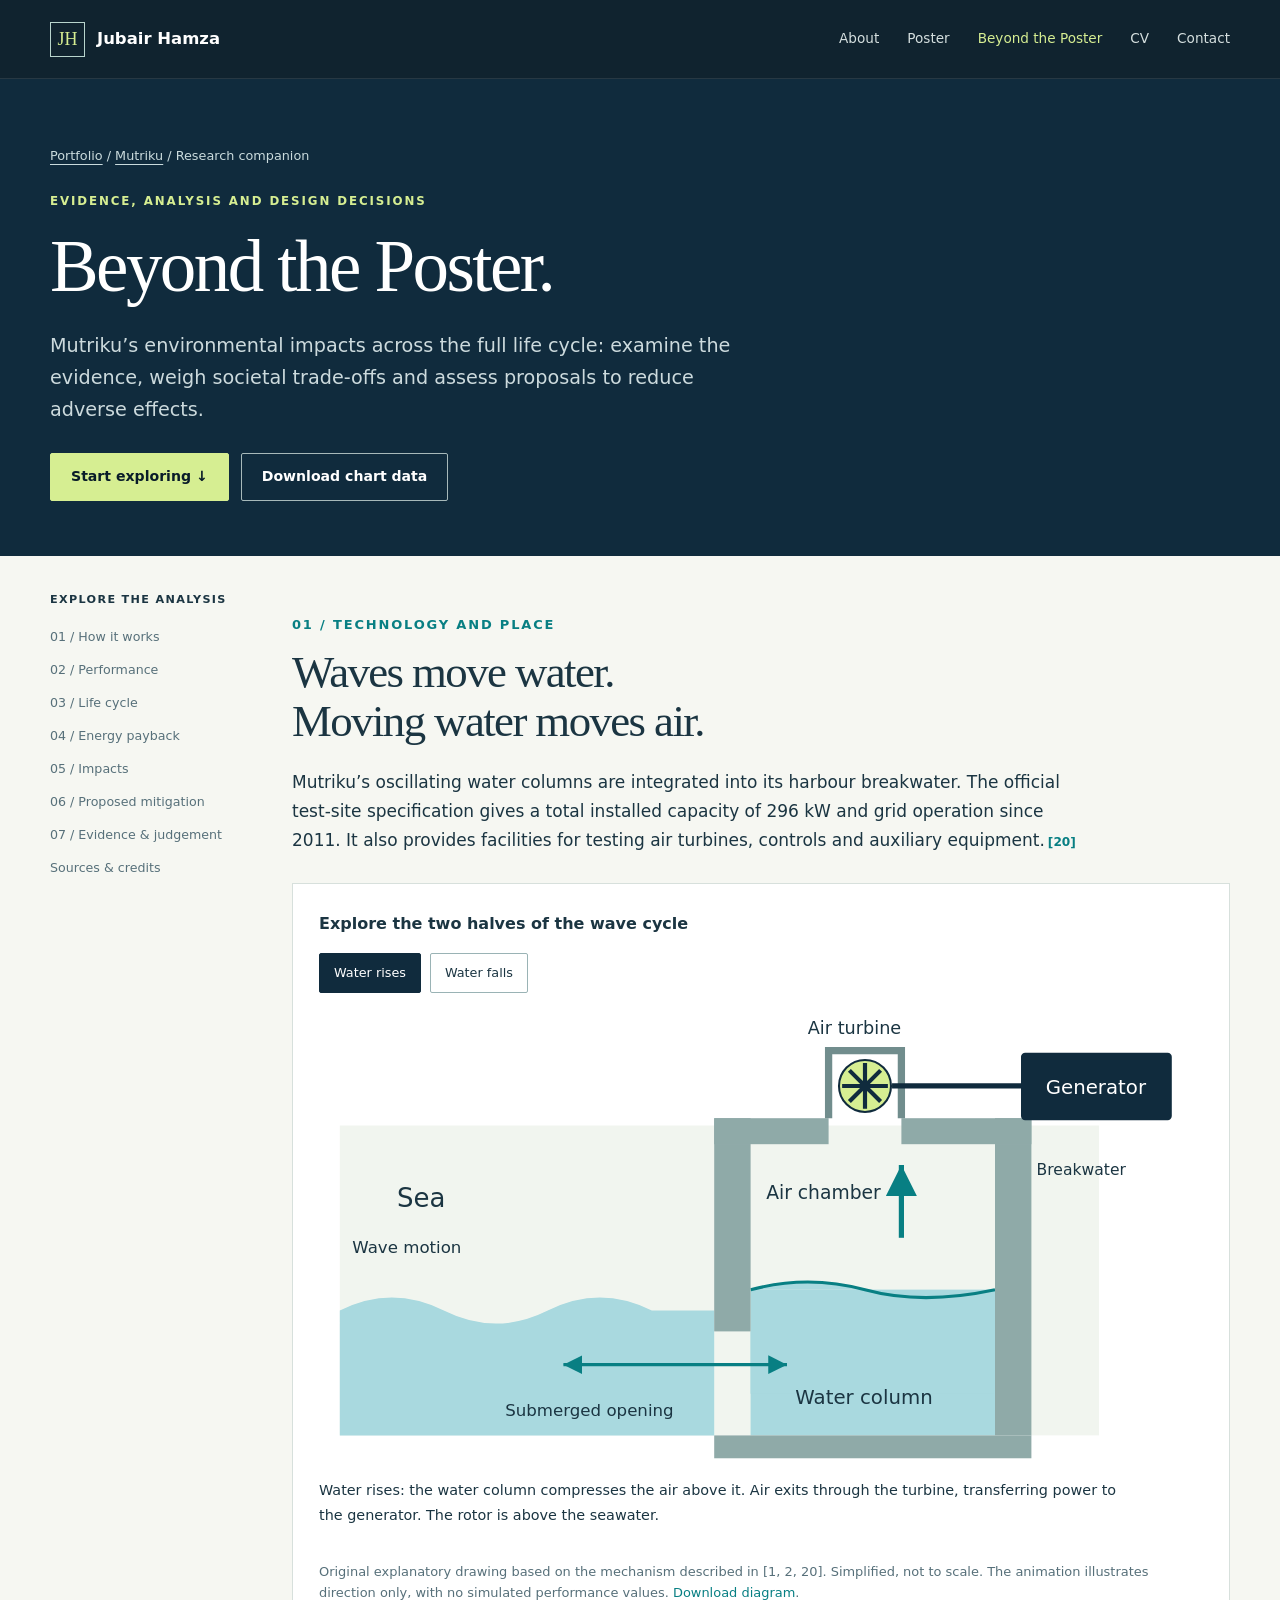
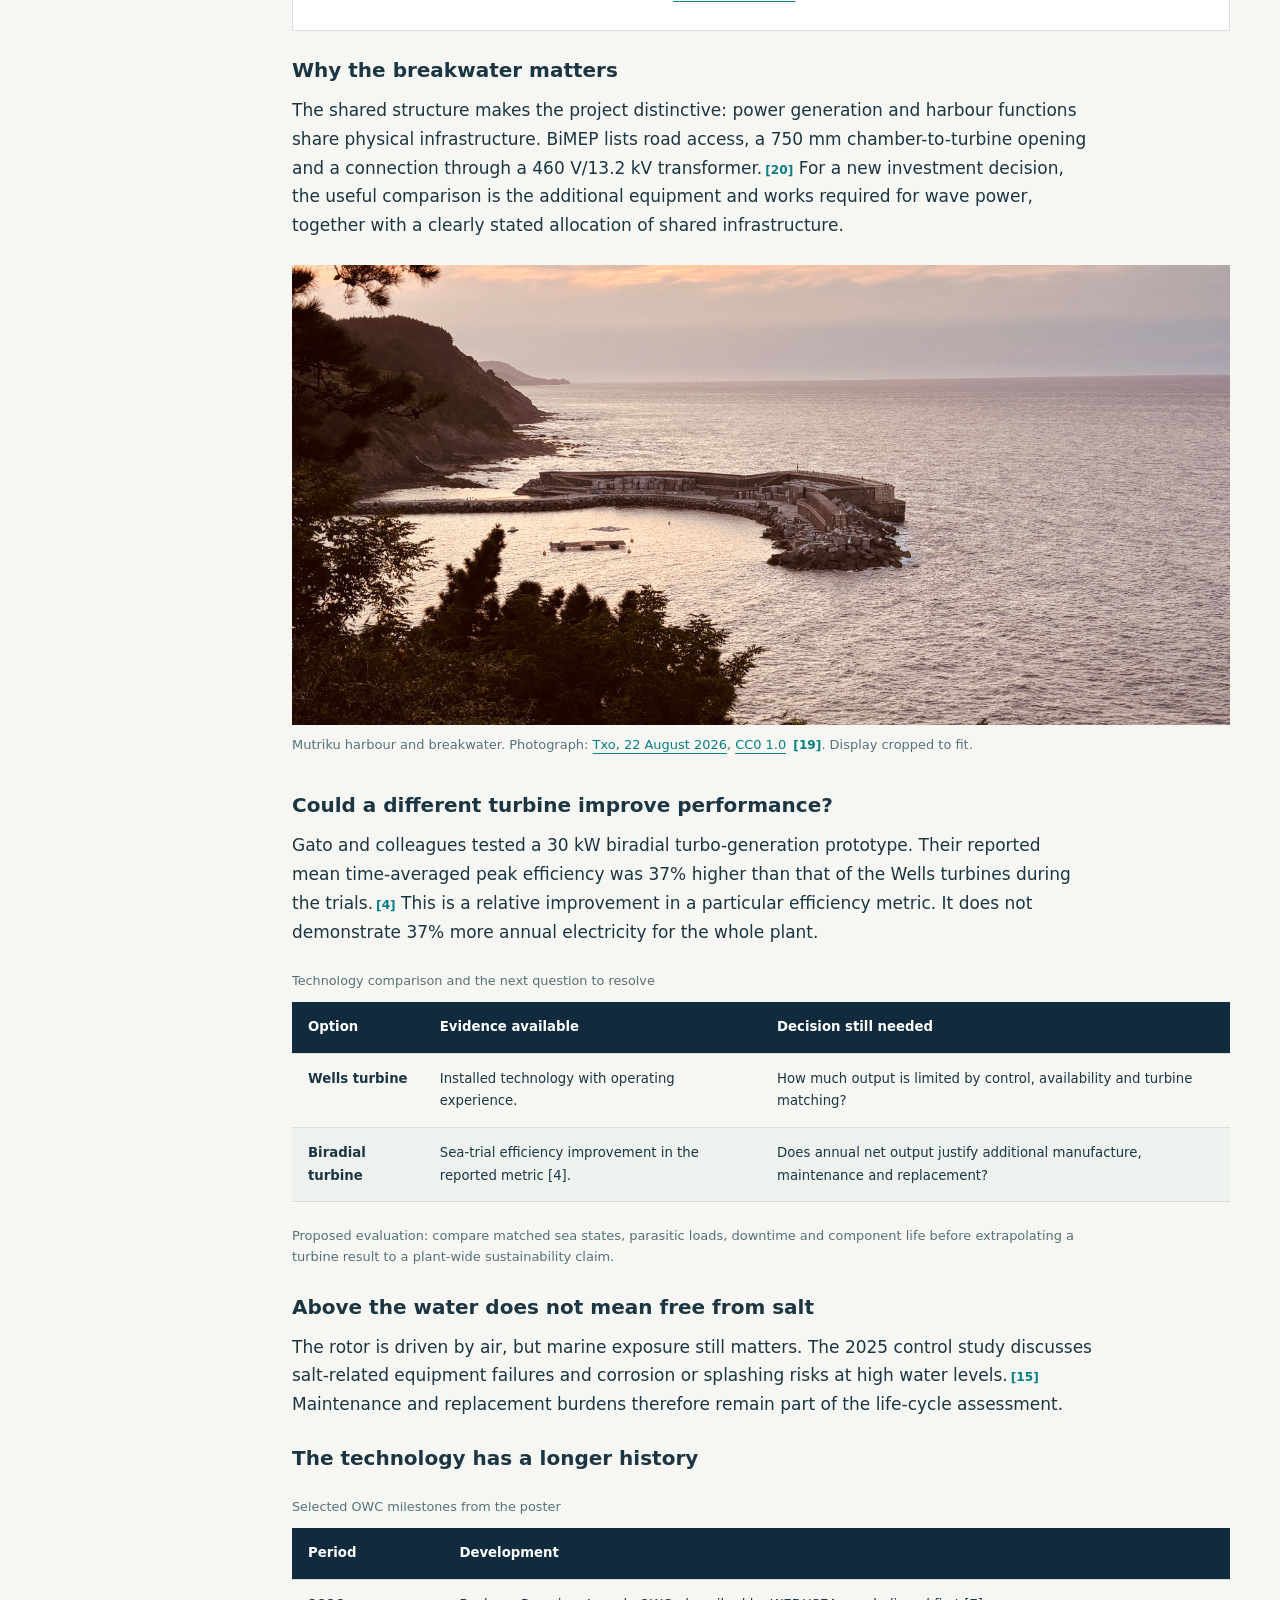
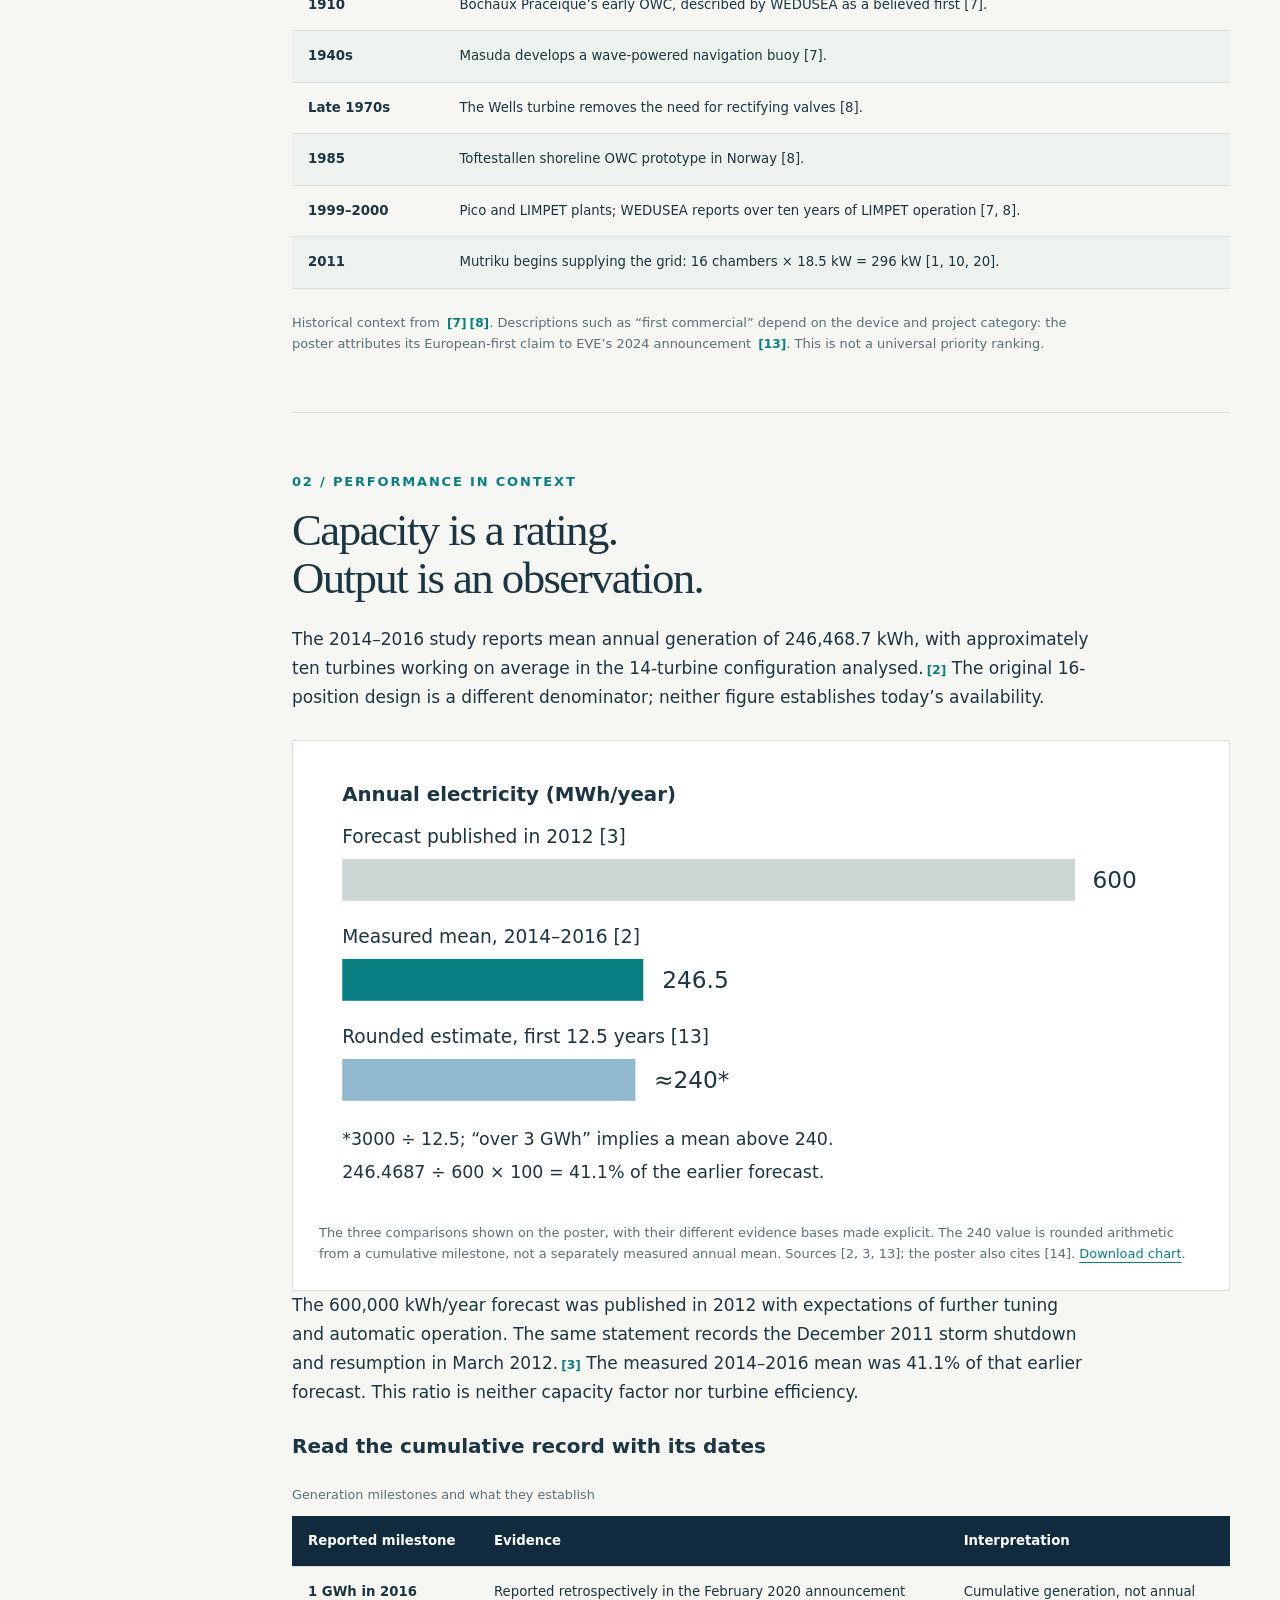
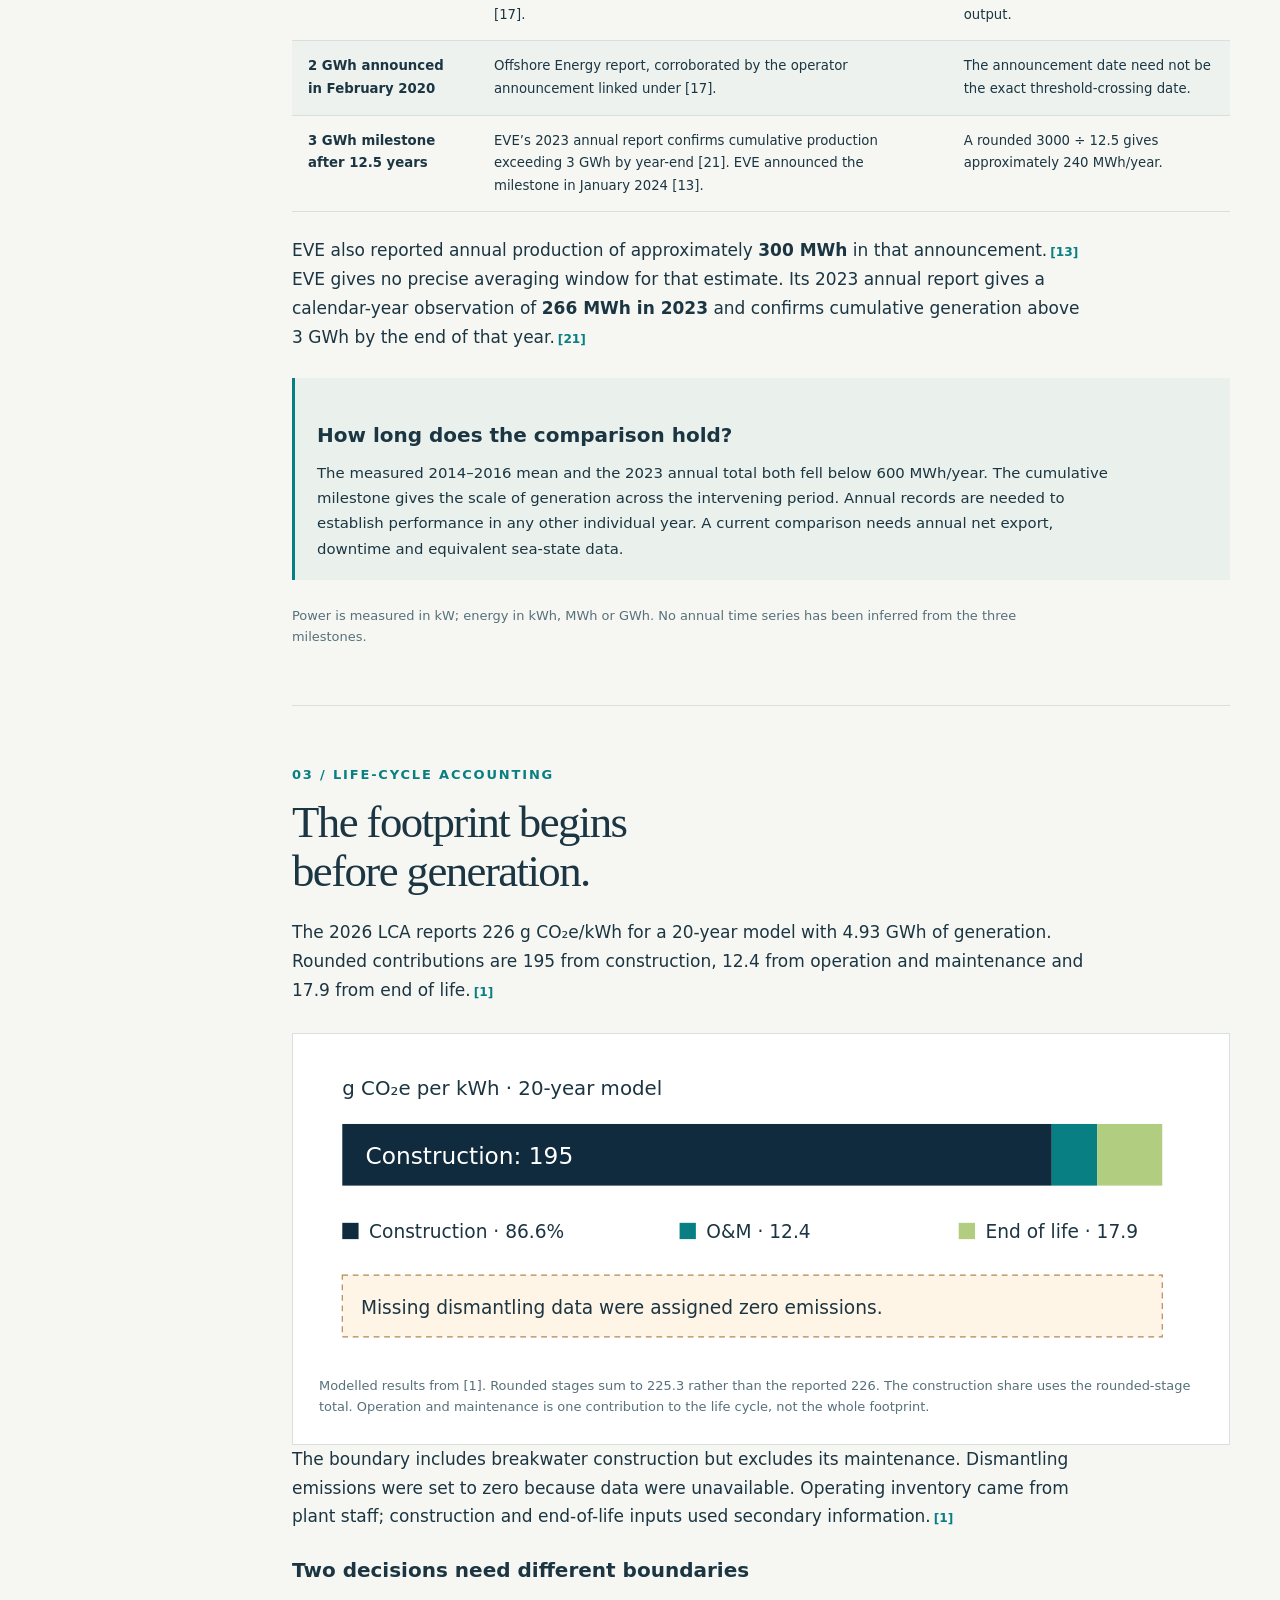
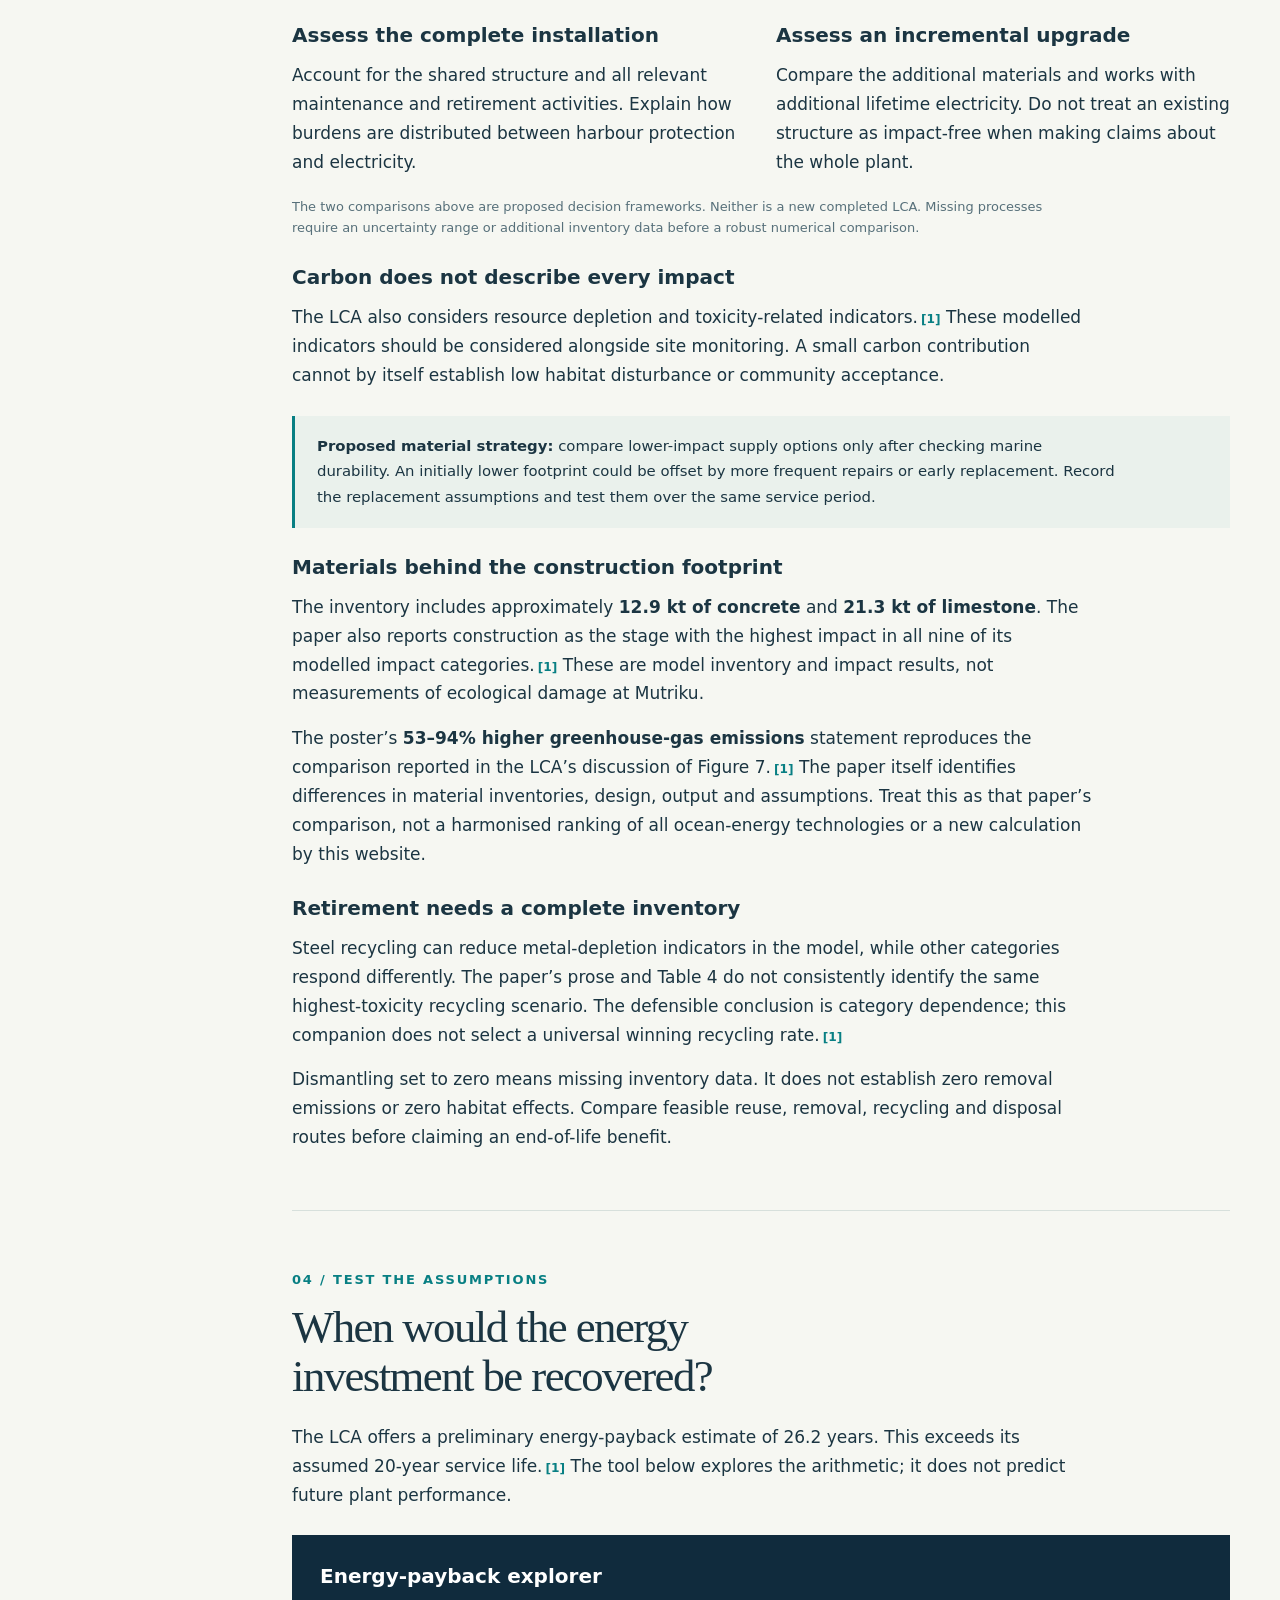
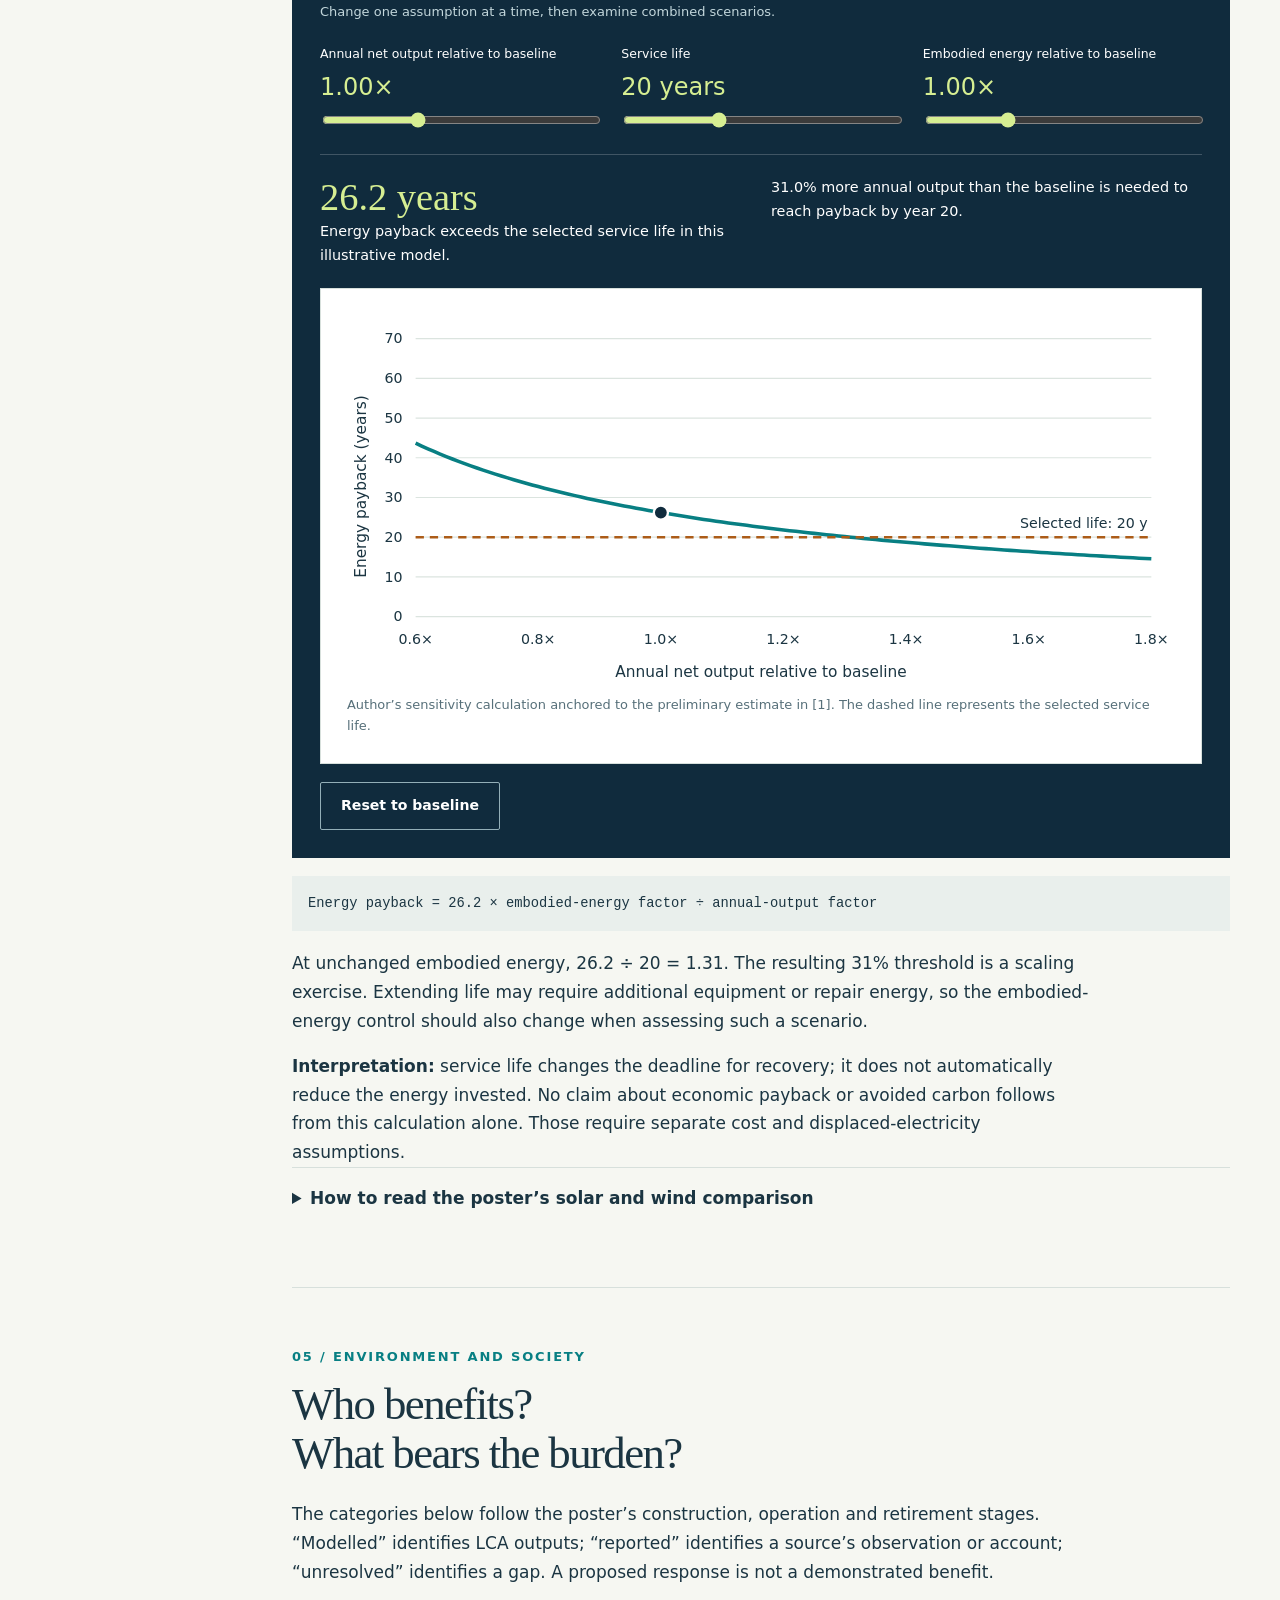
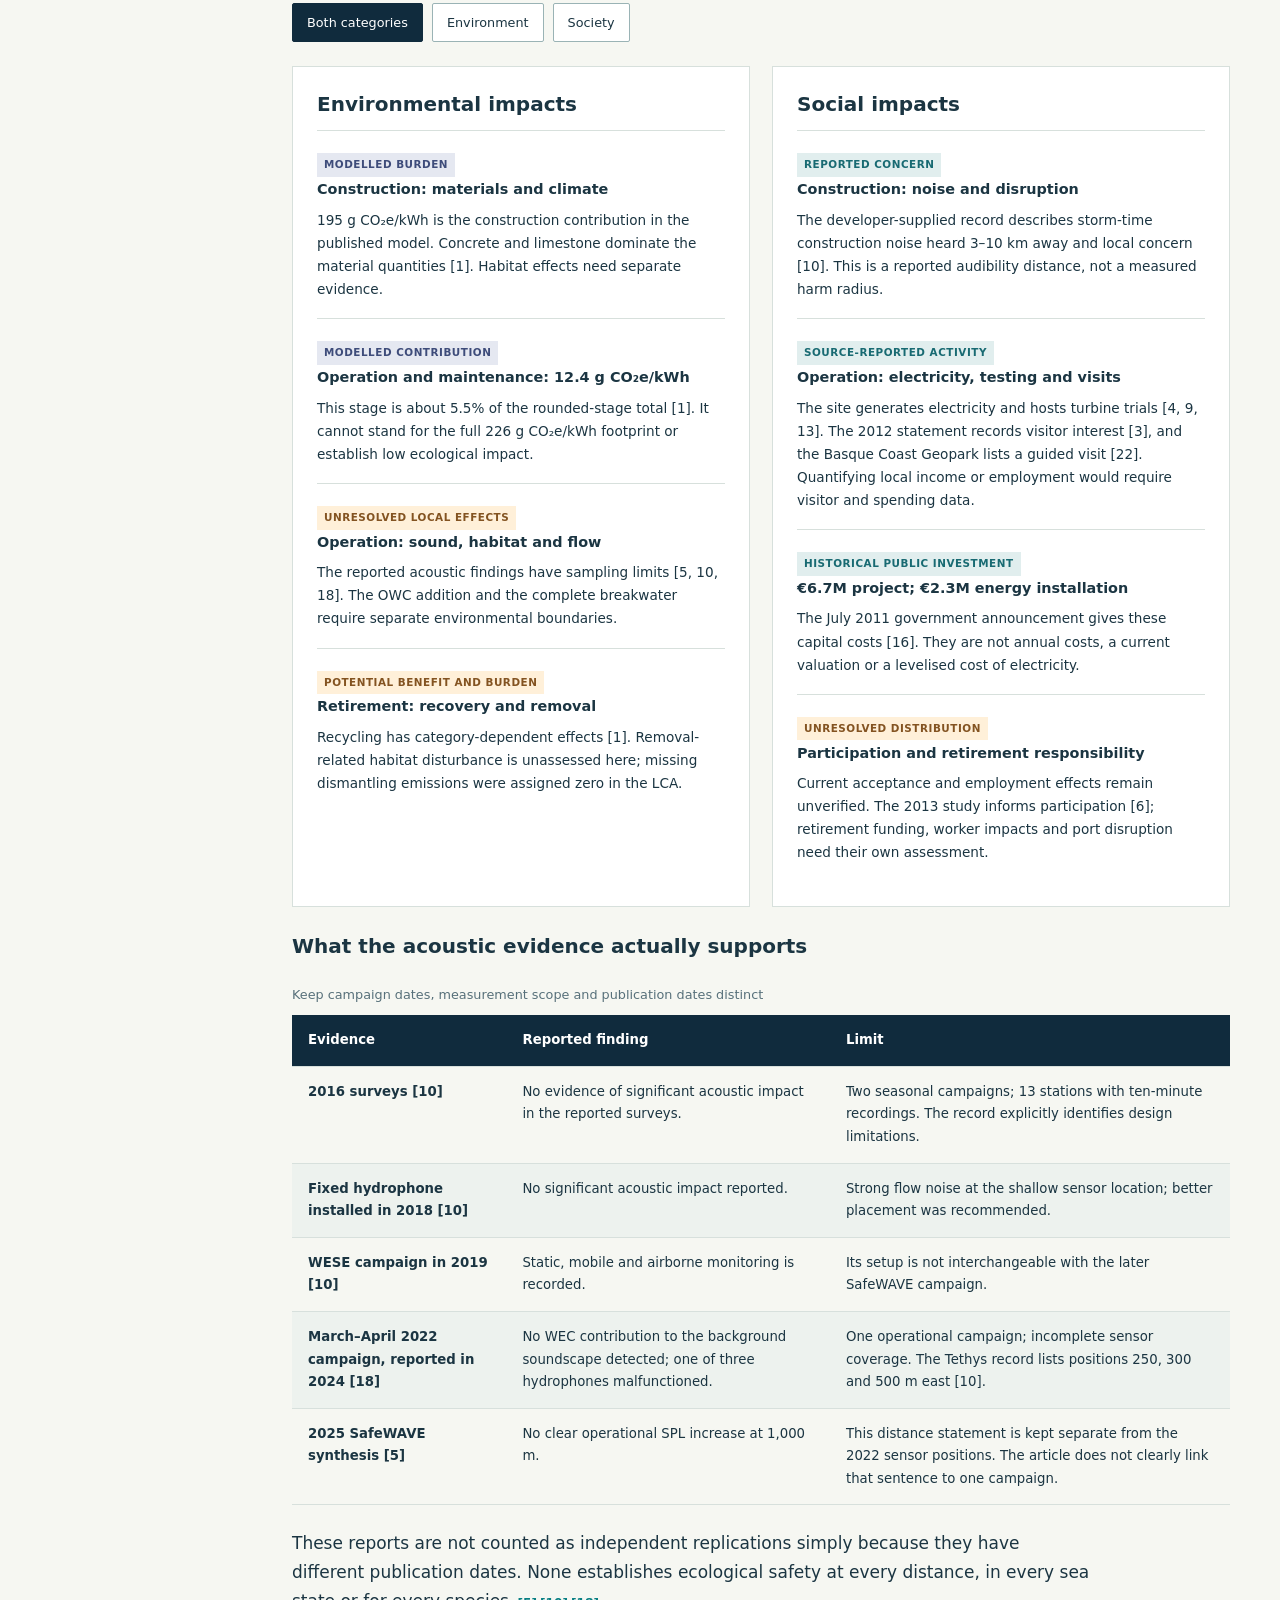
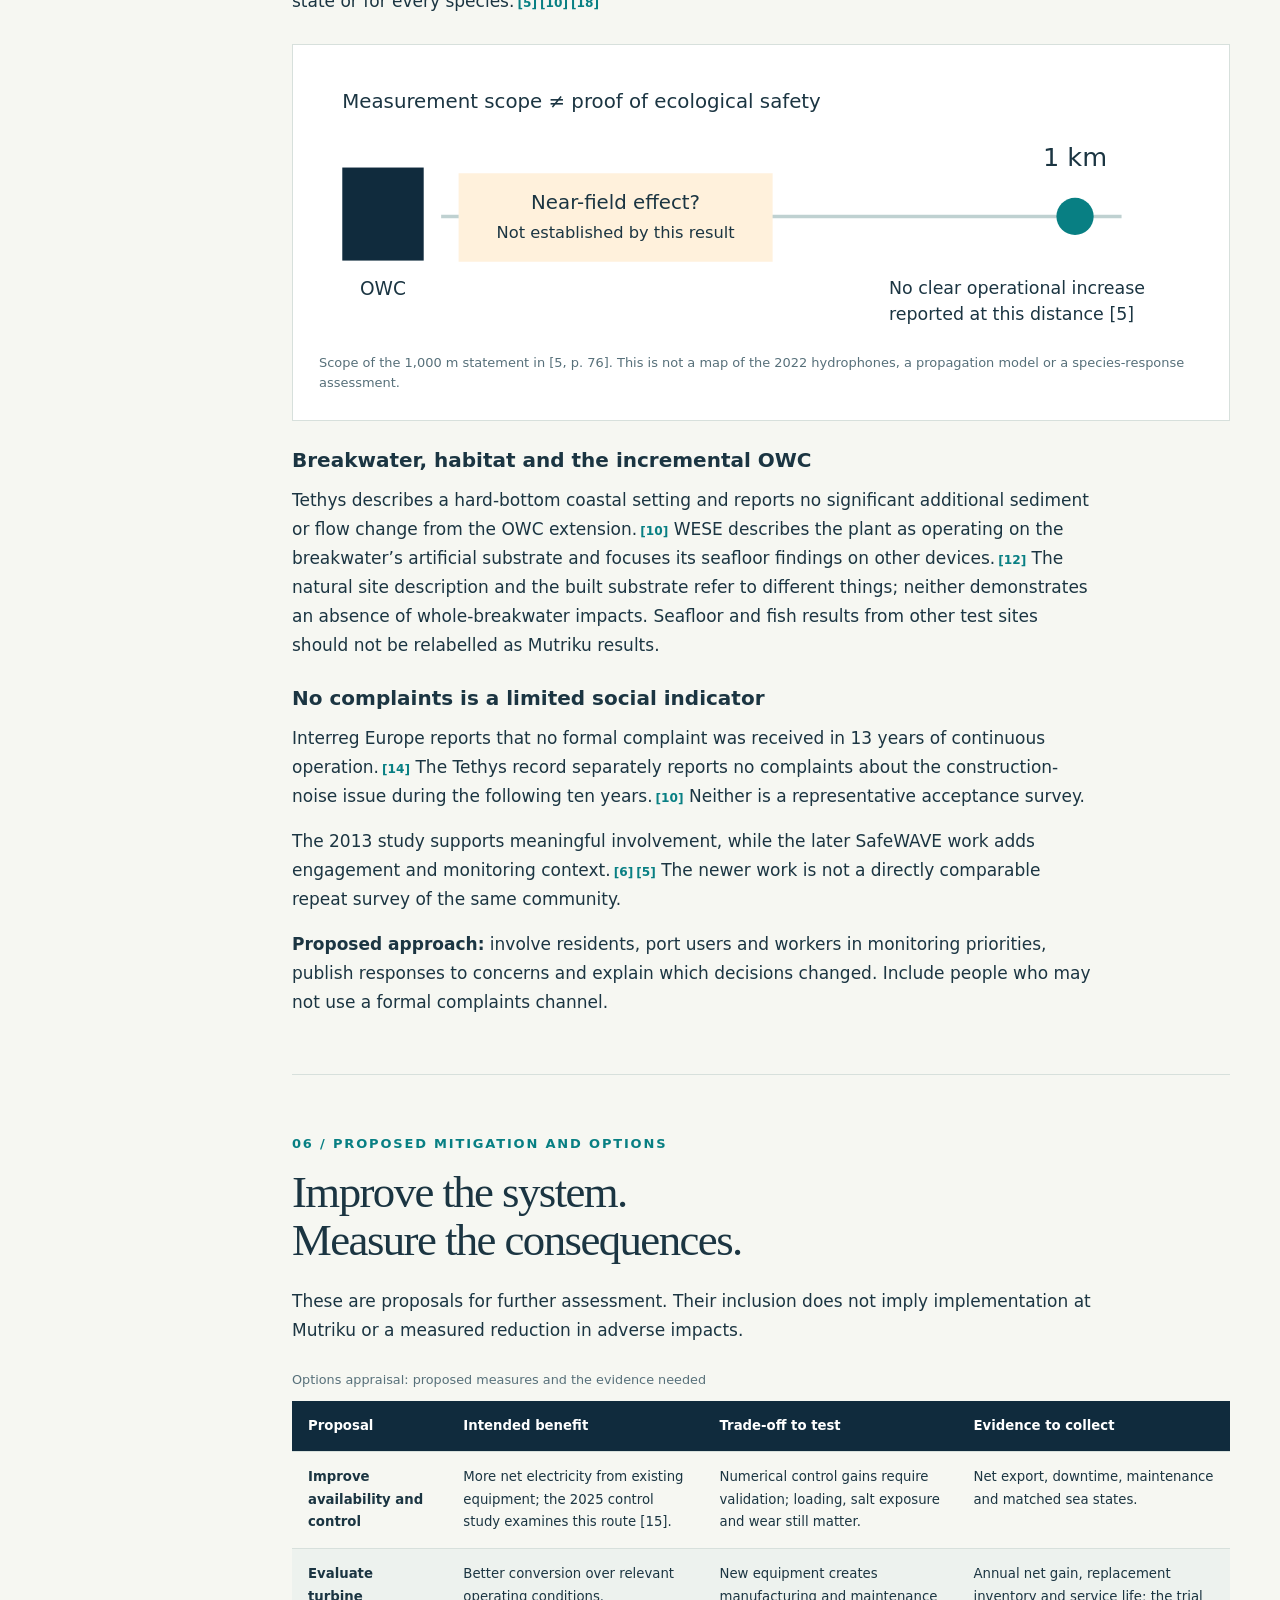
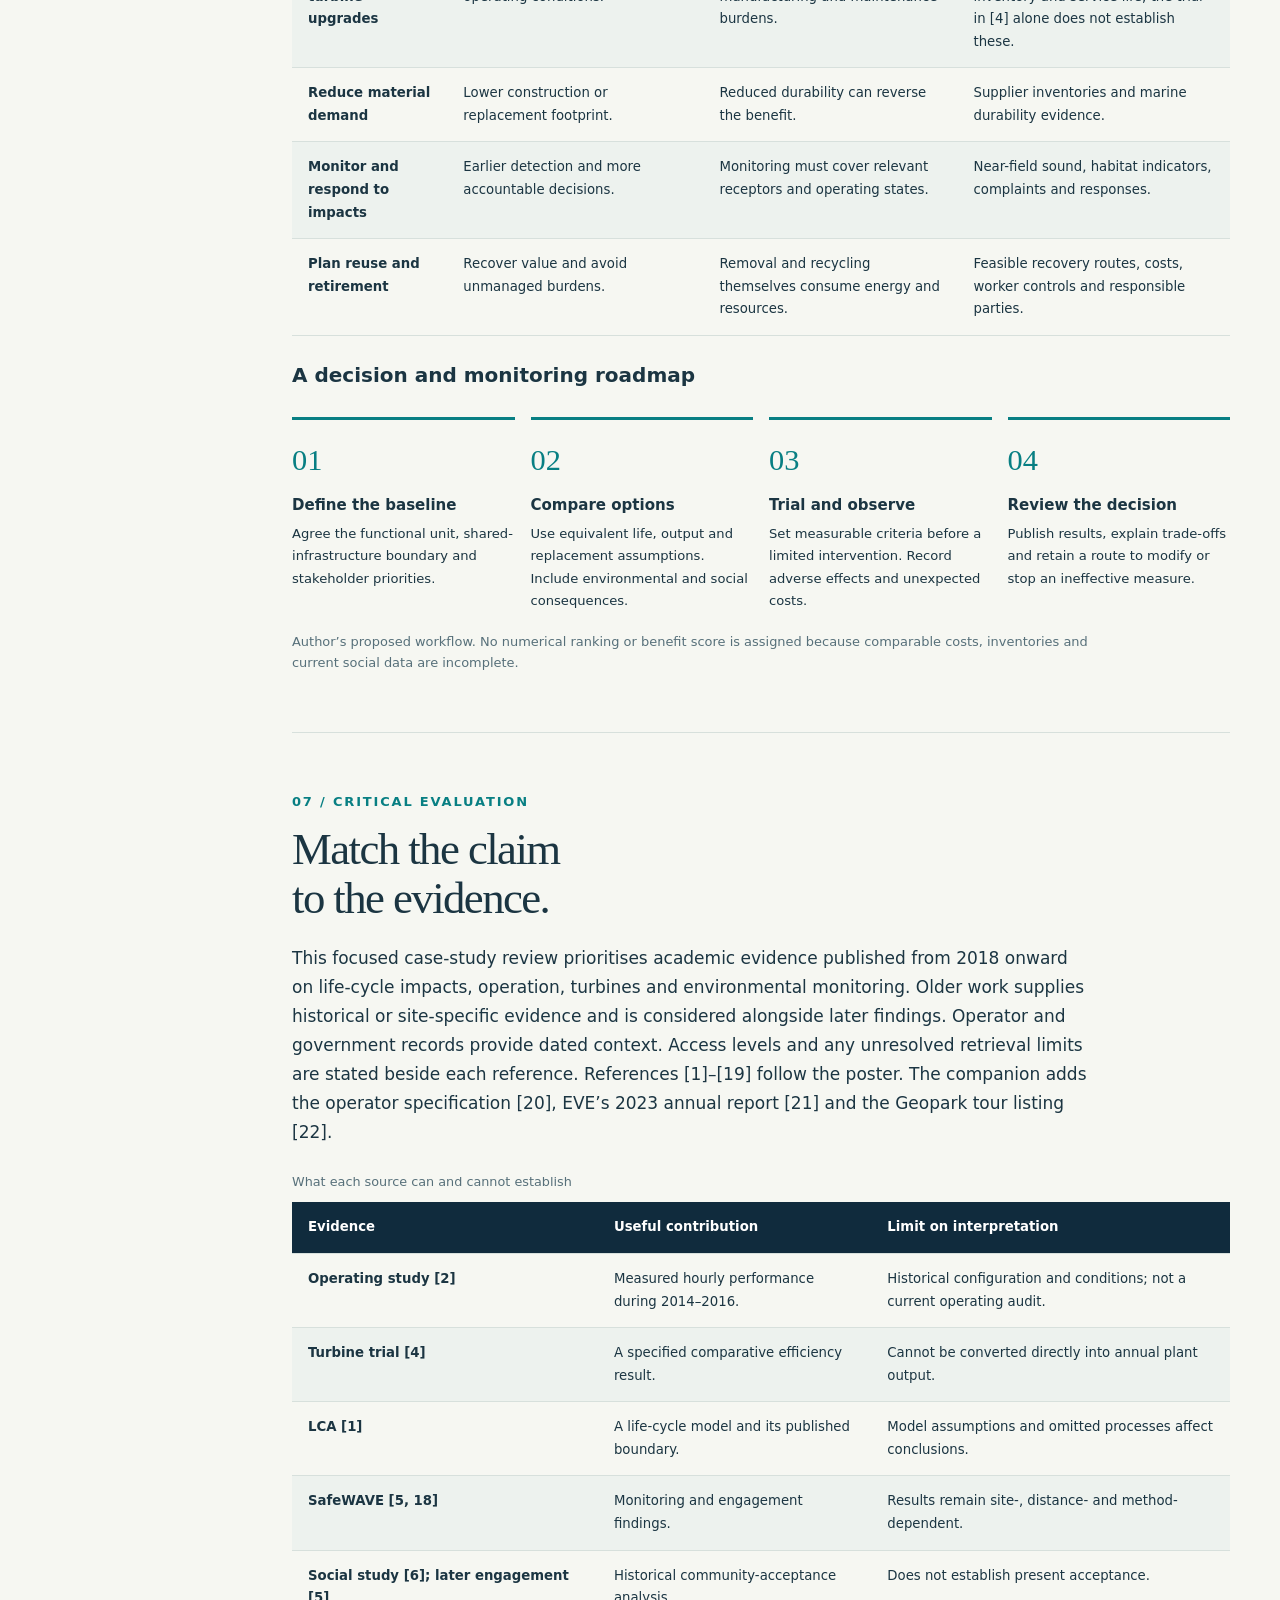
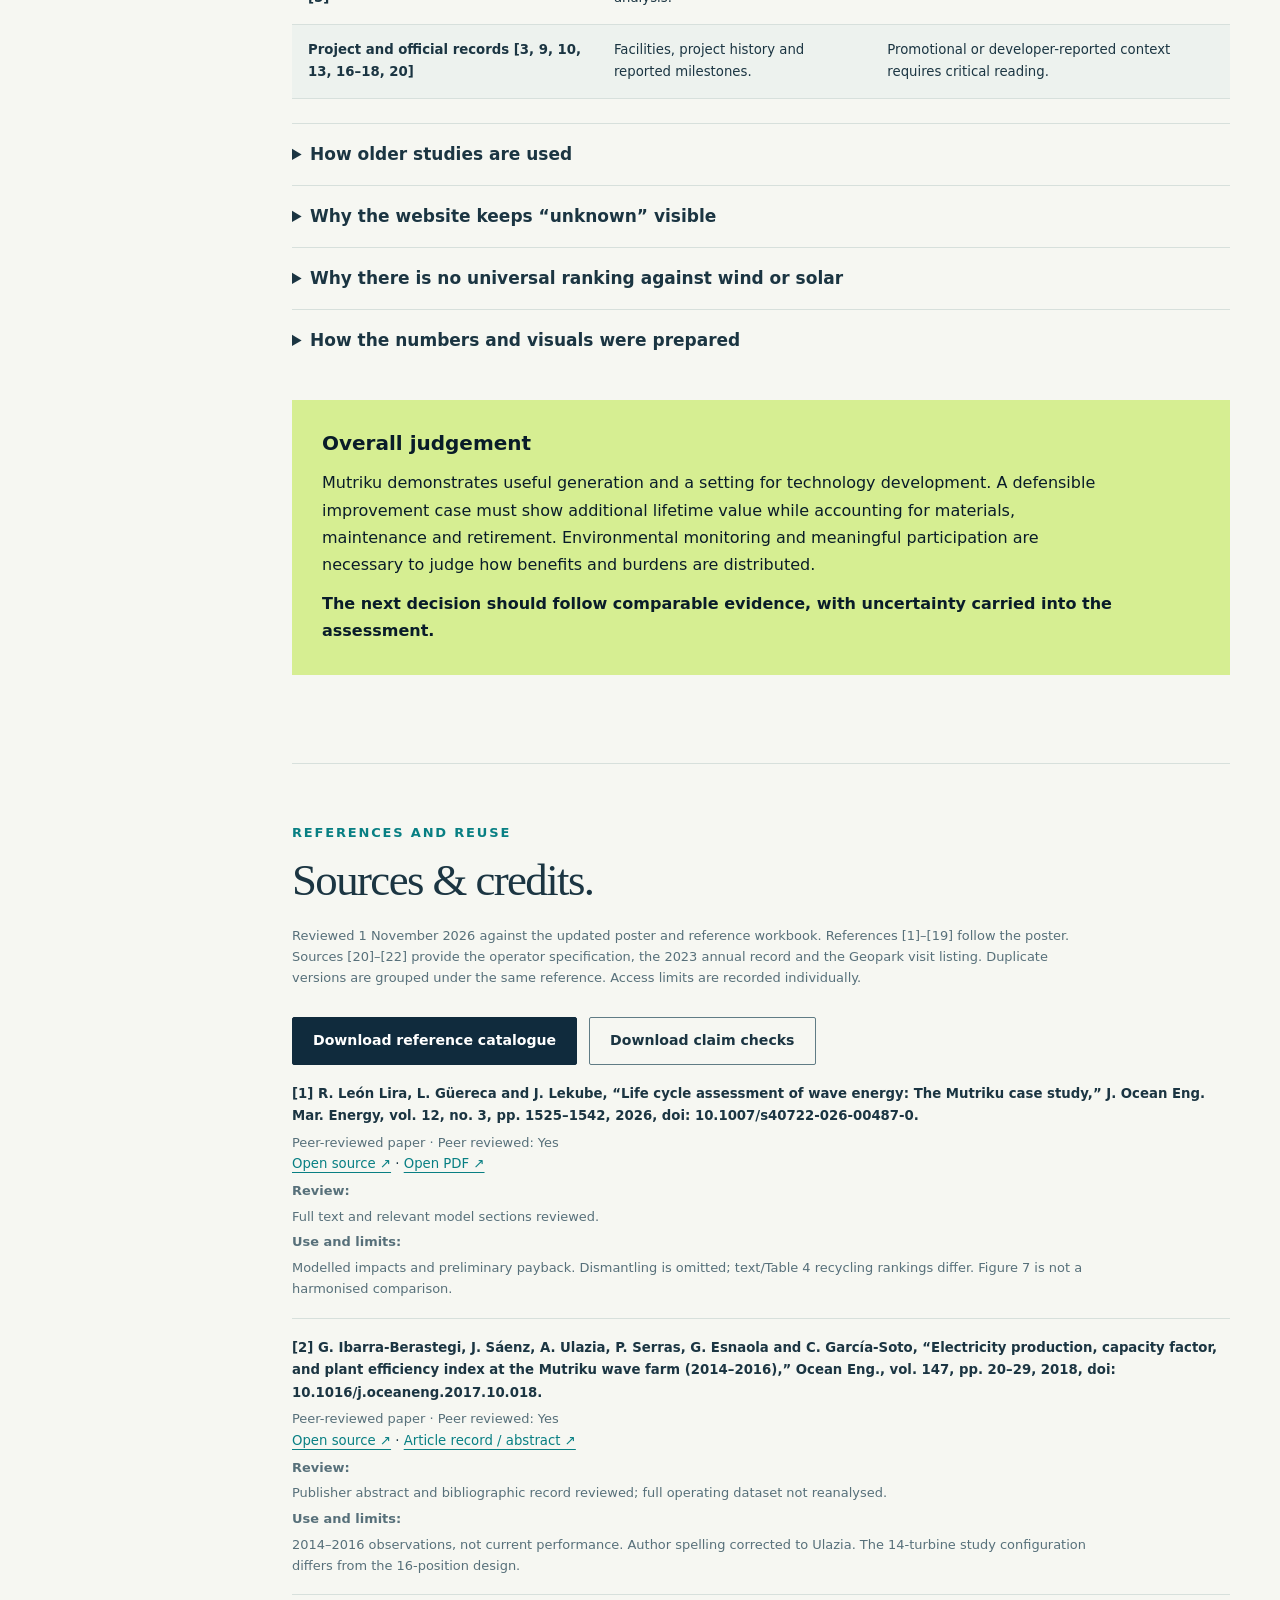
==== commit 8a18c5d0: "Add files via upload" ====
--- a/beyond/index.html
+++ b/beyond/index.html
@@ -1,20 +1,20 @@
-<!doctype html><html lang="en-GB"><head><meta charset="utf-8"><meta name="viewport" content="width=device-width,initial-scale=1"><meta name="description" content="Jubair Hamza’s renewable energy engineering portfolio, Mutriku wave power poster and research companion."><meta name="theme-color" content="#102b3d"><title>Beyond the Poster | Jubair Hamza</title><link rel="icon" href="../assets/favicon.svg" type="image/svg+xml"><link rel="stylesheet" href="../assets/style.css"><script defer src="../assets/config.js"></script><script defer src="../assets/qrcodegen.js"></script><script defer src="../assets/site.js"></script></head><body><a class="skip" href="#main">Skip to content</a><header class="nav"><div class="wrap"><a class="brand" href="../index.html"><span class="brand-mark" aria-hidden="true">JH</span>Jubair Hamza</a><button class="menu-btn" aria-expanded="false" aria-controls="main-navigation">Menu</button><nav class="nav-links" id="main-navigation" aria-label="Main navigation"><a href="../index.html">About</a><a href="../mutriku/index.html">Poster</a><a href="../beyond/index.html" aria-current="page">Beyond the Poster</a><a href="../cv/index.html">CV</a><a href="../index.html#contact">Contact</a></nav></div></header><main id="main"><section class="page-hero"><div class="wrap"><p class="breadcrumbs"><a href="../index.html">Portfolio</a> / <a href="../mutriku/index.html">Mutriku</a> / Research companion</p><span class="eyebrow">Evidence, analysis and design decisions</span><h1>Beyond the Poster.</h1><p class="lead">Mutriku’s environmental impacts across the full life cycle: examine the evidence, weigh societal trade-offs and assess proposals to reduce adverse effects.</p><div class="buttons"><a class="btn light" href="#technology">Start exploring ↓</a><a class="btn outline" href="../downloads/analysis-data.csv" download>Download chart data</a></div></div></section><div class="wrap research-layout"><aside class="toc" aria-label="Research sections"><p>Explore the analysis</p><a href="#technology">01 / How it works</a><a href="#performance">02 / Performance</a><a href="#lifecycle">03 / Life cycle</a><a href="#payback">04 / Energy payback</a><a href="#impacts">05 / Impacts</a><a href="#mitigation">06 / Proposed mitigation</a><a href="#evidence">07 / Evidence &amp; judgement</a><a href="#sources">Sources &amp; credits</a></aside><article class="page-bottom"><section class="research-section" id="technology"><span class="numbered">01 / TECHNOLOGY AND PLACE</span><h2>Waves move water.<br>Moving water moves air.</h2><p>Mutriku’s oscillating water columns are integrated into its harbour breakwater. The official test-site specification gives a total installed capacity of 296 kW and grid operation since 2011. It also provides facilities for testing air turbines, controls and auxiliary equipment.<a class="cite" href="#s19" aria-label="Source 19">[19]</a></p><figure class="figure" id="owc-diagram"><span class="figure-title">Explore the two halves of the wave cycle</span><div class="controls" aria-label="Wave phase"><button class="seg-btn" data-phase="rise" aria-pressed="true">Water rises</button><button class="seg-btn" data-phase="fall" aria-pressed="false">Water falls</button></div><svg xmlns="http://www.w3.org/2000/svg" viewBox="0 0 850 440" role="img" aria-label="Oscillating water column mechanism"><title>Oscillating water column mechanism</title><desc>A submerged opening links the sea to a chamber. Rising and falling water drives air through a turbine above the water, which is coupled to a generator. Schematic, not to scale.</desc><defs><marker id="arrow" markerWidth="8" markerHeight="8" refX="6" refY="3" orient="auto-start-reverse"><path d="M0 0L6 3L0 6" fill="#087f83"/></marker></defs><rect x="20" y="112" width="730" height="298" fill="#f1f5ef"/><path d="M20 290Q70 265 120 290T220 290T320 290L380 290V410H20Z" fill="#a9d9df"/><rect x="415" y="310" width="235" height="100" fill="#a9d9df"/><g class="water-rise"><rect x="415" y="270" width="235" height="100" fill="#a9d9df"/><path d="M415 270Q470 255 525 270T650 270" fill="#a9d9df" stroke="#087f83" stroke-width="3"/></g><rect x="380" y="105" width="35" height="205" fill="#8faaa8"/><rect x="650" y="105" width="35" height="305" fill="#8faaa8"/><rect x="380" y="105" width="110" height="25" fill="#8faaa8"/><rect x="560" y="105" width="125" height="25" fill="#8faaa8"/><rect x="380" y="410" width="305" height="22" fill="#8faaa8"/><path d="M490 105V40H560V105" stroke="#718d8d" stroke-width="7" fill="none"/><circle cx="525" cy="74" r="25" fill="#d6ee92" stroke="#102b3d" stroke-width="2"/><g class="rotor" stroke="#102b3d" stroke-width="4"><path d="M525 52V96M503 74H547M510 59L540 89M510 89L540 59"/></g><path d="M551 74H675" stroke="#102b3d" stroke-width="5"/><rect x="675" y="42" width="145" height="65" rx="4" fill="#102b3d"/><text x="747" y="82" text-anchor="middle" fill="white" style="fill:white" font-size="19">Generator</text><g class="air-flow"><path d="M560 220V150" stroke="#087f83" stroke-width="5" marker-end="url(#arrow)"/></g><path d="M235 342H450" stroke="#087f83" stroke-width="3" marker-end="url(#arrow)" marker-start="url(#arrow)"/><text x="75" y="190" font-size="25">Sea</text><text x="430" y="183" font-size="18">Air chamber</text><text x="458" y="380" font-size="19">Water column</text><text x="260" y="391" text-anchor="middle" font-size="16">Submerged opening</text><text x="470" y="24" font-size="17">Air turbine</text><text x="32" y="235" font-size="16">Wave motion</text><text x="690" y="160" font-size="15">Breakwater</text></svg><p class="diagram-phase" id="phase-text" aria-live="polite">Water rises: the water column compresses the air above it. Air exits through the turbine, transferring power to the generator. The rotor is above the seawater.</p><figcaption>Original explanatory drawing based on the mechanism described in [1, 2, 19]. Simplified, not to scale. The animation illustrates direction only, with no simulated performance values. <a href="../assets/owc-mechanism.svg" download>Download diagram</a>.</figcaption></figure><h3>Why the breakwater matters</h3><p>The shared structure makes the project distinctive: power generation and harbour functions share physical infrastructure. BiMEP lists road access, a 750 mm chamber-to-turbine opening and a connection through a 460 V/13.2 kV transformer.<a class="cite" href="#s19" aria-label="Source 19">[19]</a> For a new investment decision, the useful comparison is the additional equipment and works required for wave power, together with a clearly stated allocation of shared infrastructure.</p><figure style="margin-top:25px"><img src="../assets/harbour.jpg" class="wide-photo" alt="Mutriku harbour and the curved breakwater containing the wave-energy plant" width="5712" height="3213" loading="lazy"><p class="small photo-credit">Mutriku harbour and breakwater. Photograph: <a href="https://commons.wikimedia.org/wiki/File:Motrico,_vista_del_nuevo_muelle_de_abrigo_del_puerto.jpg" target="_blank" rel="noopener noreferrer">Txo, 22 August 2026</a>, <a href="https://creativecommons.org/publicdomain/zero/1.0/" target="_blank" rel="noopener noreferrer">CC0 1.0</a>. Display cropped to fit.</p></figure><h3>Could a different turbine improve performance?</h3><p>Gato and colleagues tested a 30 kW biradial turbo-generation prototype. Their reported mean time-averaged peak efficiency was 37% higher than that of the Wells turbines during the trials.<a class="cite" href="#s4" aria-label="Source 4">[4]</a> This is a relative improvement in a particular efficiency metric. It does not demonstrate 37% more annual electricity for the whole plant.</p><div class="table-wrap"><table><caption>Technology comparison and the next question to resolve</caption><thead><tr><th>Option</th><th>Evidence available</th><th>Decision still needed</th></tr></thead><tbody><tr><td>Wells turbine</td><td>Installed technology with operating experience.</td><td>How much output is limited by control, availability and turbine matching?</td></tr><tr><td>Biradial turbine</td><td>Sea-trial efficiency improvement in the reported metric [4].</td><td>Does annual net output justify additional manufacture, maintenance and replacement?</td></tr></tbody></table></div><p class="small">Proposed evaluation: compare matched sea states, parasitic loads, downtime and component life before extrapolating a turbine result to a plant-wide sustainability claim.</p><h3>Above the water does not mean free from salt</h3><p>The rotor is driven by air, but marine exposure still matters. The 2025 control study discusses salt-related equipment failures and corrosion or splashing risks at high water levels.<a class="cite" href="#s15" aria-label="Source 15">[15]</a> Maintenance and replacement burdens therefore remain part of the life-cycle assessment.</p>
+<!doctype html><html lang="en-GB"><head><meta charset="utf-8"><meta name="viewport" content="width=device-width,initial-scale=1"><meta name="description" content="Jubair Hamza’s renewable energy engineering portfolio, Mutriku wave power poster and research companion."><meta name="theme-color" content="#102b3d"><title>Beyond the Poster | Jubair Hamza</title><link rel="icon" href="../assets/favicon.svg" type="image/svg+xml"><link rel="stylesheet" href="../assets/style.css"><script defer src="../assets/config.js"></script><script defer src="../assets/qrcodegen.js"></script><script defer src="../assets/site.js"></script></head><body><a class="skip" href="#main">Skip to content</a><header class="nav"><div class="wrap"><a class="brand" href="../index.html"><span class="brand-mark" aria-hidden="true">JH</span>Jubair Hamza</a><button class="menu-btn" aria-expanded="false" aria-controls="main-navigation">Menu</button><nav class="nav-links" id="main-navigation" aria-label="Main navigation"><a href="../index.html">About</a><a href="../mutriku/index.html">Poster</a><a href="../beyond/index.html" aria-current="page">Beyond the Poster</a><a href="../cv/index.html">CV</a><a href="../index.html#contact">Contact</a></nav></div></header><main id="main"><section class="page-hero"><div class="wrap"><p class="breadcrumbs"><a href="../index.html">Portfolio</a> / <a href="../mutriku/index.html">Mutriku</a> / Research companion</p><span class="eyebrow">Evidence, analysis and design decisions</span><h1>Beyond the Poster.</h1><p class="lead">Mutriku’s environmental impacts across the full life cycle: examine the evidence, weigh societal trade-offs and assess proposals to reduce adverse effects.</p><div class="buttons"><a class="btn light" href="#technology">Start exploring ↓</a><a class="btn outline" href="../downloads/analysis-data.csv" download>Download chart data</a></div></div></section><div class="wrap research-layout"><aside class="toc" aria-label="Research sections"><p>Explore the analysis</p><a href="#technology">01 / How it works</a><a href="#performance">02 / Performance</a><a href="#lifecycle">03 / Life cycle</a><a href="#payback">04 / Energy payback</a><a href="#impacts">05 / Impacts</a><a href="#mitigation">06 / Proposed mitigation</a><a href="#evidence">07 / Evidence &amp; judgement</a><a href="#sources">Sources &amp; credits</a></aside><article class="page-bottom"><section class="research-section" id="technology"><span class="numbered">01 / TECHNOLOGY AND PLACE</span><h2>Waves move water.<br>Moving water moves air.</h2><p>Mutriku’s oscillating water columns are integrated into its harbour breakwater. The official test-site specification gives a total installed capacity of 296 kW and grid operation since 2011. It also provides facilities for testing air turbines, controls and auxiliary equipment.<a class="cite" href="#s20" aria-label="Source 20">[20]</a></p><figure class="figure" id="owc-diagram"><span class="figure-title">Explore the two halves of the wave cycle</span><div class="controls" aria-label="Wave phase"><button class="seg-btn" data-phase="rise" aria-pressed="true">Water rises</button><button class="seg-btn" data-phase="fall" aria-pressed="false">Water falls</button></div><svg xmlns="http://www.w3.org/2000/svg" viewBox="0 0 850 440" role="img" aria-label="Oscillating water column mechanism"><title>Oscillating water column mechanism</title><desc>A submerged opening links the sea to a chamber. Rising and falling water drives air through a turbine above the water, which is coupled to a generator. Schematic, not to scale.</desc><defs><marker id="arrow" markerWidth="8" markerHeight="8" refX="6" refY="3" orient="auto-start-reverse"><path d="M0 0L6 3L0 6" fill="#087f83"/></marker></defs><rect x="20" y="112" width="730" height="298" fill="#f1f5ef"/><path d="M20 290Q70 265 120 290T220 290T320 290L380 290V410H20Z" fill="#a9d9df"/><rect x="415" y="310" width="235" height="100" fill="#a9d9df"/><g class="water-rise"><rect x="415" y="270" width="235" height="100" fill="#a9d9df"/><path d="M415 270Q470 255 525 270T650 270" fill="#a9d9df" stroke="#087f83" stroke-width="3"/></g><rect x="380" y="105" width="35" height="205" fill="#8faaa8"/><rect x="650" y="105" width="35" height="305" fill="#8faaa8"/><rect x="380" y="105" width="110" height="25" fill="#8faaa8"/><rect x="560" y="105" width="125" height="25" fill="#8faaa8"/><rect x="380" y="410" width="305" height="22" fill="#8faaa8"/><path d="M490 105V40H560V105" stroke="#718d8d" stroke-width="7" fill="none"/><circle cx="525" cy="74" r="25" fill="#d6ee92" stroke="#102b3d" stroke-width="2"/><g class="rotor" stroke="#102b3d" stroke-width="4"><path d="M525 52V96M503 74H547M510 59L540 89M510 89L540 59"/></g><path d="M551 74H675" stroke="#102b3d" stroke-width="5"/><rect x="675" y="42" width="145" height="65" rx="4" fill="#102b3d"/><text x="747" y="82" text-anchor="middle" fill="white" style="fill:white" font-size="19">Generator</text><g class="air-flow"><path d="M560 220V150" stroke="#087f83" stroke-width="5" marker-end="url(#arrow)"/></g><path d="M235 342H450" stroke="#087f83" stroke-width="3" marker-end="url(#arrow)" marker-start="url(#arrow)"/><text x="75" y="190" font-size="25">Sea</text><text x="430" y="183" font-size="18">Air chamber</text><text x="458" y="380" font-size="19">Water column</text><text x="260" y="391" text-anchor="middle" font-size="16">Submerged opening</text><text x="470" y="24" font-size="17">Air turbine</text><text x="32" y="235" font-size="16">Wave motion</text><text x="690" y="160" font-size="15">Breakwater</text></svg><p class="diagram-phase" id="phase-text" aria-live="polite">Water rises: the water column compresses the air above it. Air exits through the turbine, transferring power to the generator. The rotor is above the seawater.</p><figcaption>Original explanatory drawing based on the mechanism described in [1, 2, 20]. Simplified, not to scale. The animation illustrates direction only, with no simulated performance values. <a href="../assets/owc-mechanism.svg" download>Download diagram</a>.</figcaption></figure><h3>Why the breakwater matters</h3><p>The shared structure makes the project distinctive: power generation and harbour functions share physical infrastructure. BiMEP lists road access, a 750 mm chamber-to-turbine opening and a connection through a 460 V/13.2 kV transformer.<a class="cite" href="#s20" aria-label="Source 20">[20]</a> For a new investment decision, the useful comparison is the additional equipment and works required for wave power, together with a clearly stated allocation of shared infrastructure.</p><figure style="margin-top:25px"><img src="../assets/harbour.jpg" class="wide-photo" alt="Mutriku harbour and the curved breakwater containing the wave-energy plant" width="5712" height="3213" loading="lazy"><p class="small photo-credit">Mutriku harbour and breakwater. Photograph: <a href="https://commons.wikimedia.org/wiki/File:Motrico,_vista_del_nuevo_muelle_de_abrigo_del_puerto.jpg" target="_blank" rel="noopener noreferrer">Txo, 22 August 2026</a>, <a href="https://creativecommons.org/publicdomain/zero/1.0/" target="_blank" rel="noopener noreferrer">CC0 1.0</a> <a class="cite" href="#s19" aria-label="Source 19">[19]</a>. Display cropped to fit.</p></figure><h3>Could a different turbine improve performance?</h3><p>Gato and colleagues tested a 30 kW biradial turbo-generation prototype. Their reported mean time-averaged peak efficiency was 37% higher than that of the Wells turbines during the trials.<a class="cite" href="#s4" aria-label="Source 4">[4]</a> This is a relative improvement in a particular efficiency metric. It does not demonstrate 37% more annual electricity for the whole plant.</p><div class="table-wrap"><table><caption>Technology comparison and the next question to resolve</caption><thead><tr><th>Option</th><th>Evidence available</th><th>Decision still needed</th></tr></thead><tbody><tr><td>Wells turbine</td><td>Installed technology with operating experience.</td><td>How much output is limited by control, availability and turbine matching?</td></tr><tr><td>Biradial turbine</td><td>Sea-trial efficiency improvement in the reported metric [4].</td><td>Does annual net output justify additional manufacture, maintenance and replacement?</td></tr></tbody></table></div><p class="small">Proposed evaluation: compare matched sea states, parasitic loads, downtime and component life before extrapolating a turbine result to a plant-wide sustainability claim.</p><h3>Above the water does not mean free from salt</h3><p>The rotor is driven by air, but marine exposure still matters. The 2025 control study discusses salt-related equipment failures and corrosion or splashing risks at high water levels.<a class="cite" href="#s15" aria-label="Source 15">[15]</a> Maintenance and replacement burdens therefore remain part of the life-cycle assessment.</p>
 <h3>The technology has a longer history</h3><div class="table-wrap"><table><caption>Selected OWC milestones from the poster</caption><thead><tr><th>Period</th><th>Development</th></tr></thead><tbody>
 <tr><td>1910</td><td>Bochaux Praceique’s early OWC, described by WEDUSEA as a believed first [7].</td></tr>
 <tr><td>1940s</td><td>Masuda develops a wave-powered navigation buoy [7].</td></tr>
 <tr><td>Late 1970s</td><td>The Wells turbine removes the need for rectifying valves [8].</td></tr>
 <tr><td>1985</td><td>Toftestallen shoreline OWC prototype in Norway [8].</td></tr>
 <tr><td>1999–2000</td><td>Pico and LIMPET plants; WEDUSEA reports over ten years of LIMPET operation [7, 8].</td></tr>
-<tr><td>2011</td><td>Mutriku begins supplying the grid: 16 chambers × 18.5 kW = 296 kW [1, 10, 19].</td></tr>
+<tr><td>2011</td><td>Mutriku begins supplying the grid: 16 chambers × 18.5 kW = 296 kW [1, 10, 20].</td></tr>
 </tbody></table></div><p class="small">Historical context from <a class="cite" href="#s7" aria-label="Source 7">[7]</a><a class="cite" href="#s8" aria-label="Source 8">[8]</a>. Descriptions such as “first commercial” depend on the device and project category: the poster attributes its European-first claim to EVE’s 2024 announcement <a class="cite" href="#s13" aria-label="Source 13">[13]</a>. This is not a universal priority ranking.</p></section><section class="research-section" id="performance"><span class="numbered">02 / PERFORMANCE IN CONTEXT</span><h2>Capacity is a rating.<br>Output is an observation.</h2><p>The 2014–2016 study reports mean annual generation of 246,468.7 kWh, with approximately ten turbines working on average in the 14-turbine configuration analysed.<a class="cite" href="#s2" aria-label="Source 2">[2]</a> The original 16-position design is a different denominator; neither figure establishes today’s availability.</p>
 <figure class="figure"><svg xmlns="http://www.w3.org/2000/svg" viewBox="0 0 760 380" role="img" aria-labelledby="output-title output-desc"><title id="output-title">Forecast, measured output and cumulative-record estimate</title><desc id="output-desc">2012 forecast: 600 MWh per year. Measured mean for 2014–2016: 246.4687 MWh per year. Rounded historical estimate from 3000 MWh divided by 12.5 years: approximately 240 MWh per year; the reported cumulative total exceeded 3000 MWh.</desc><text x="20" y="29" font-size="17" font-weight="600">Annual electricity (MWh/year)</text><text x="20" y="65" font-size="16">Forecast published in 2012 [3]</text><rect x="20" y="79" width="630" height="36" fill="#cbd7d4"/><text x="665" y="104" font-size="20">600</text><text x="20" y="151" font-size="16">Measured mean, 2014–2016 [2]</text><rect x="20" y="165" width="258.79" height="36" fill="#087f83"/><text x="295" y="190" font-size="20">246.5</text><text x="20" y="237" font-size="16">Rounded estimate, first 12.5 years [13]</text><rect x="20" y="251" width="252" height="36" fill="#91b9ce"/><text x="288" y="276" font-size="20">≈240*</text><text x="20" y="325" font-size="15">*3000 ÷ 12.5; “over 3 GWh” implies a mean above 240.</text><text x="20" y="353" font-size="15">246.4687 ÷ 600 × 100 = 41.1% of the earlier forecast.</text></svg><figcaption>The three comparisons shown on the poster, with their different evidence bases made explicit. The 240 value is rounded arithmetic from a cumulative milestone, not a separately measured annual mean. Sources [2, 3, 13]; the poster also cites [14]. <a href="../assets/output-comparison.svg" download>Download chart</a>.</figcaption></figure>
 <p>The 600,000 kWh/year forecast was published in 2012 with expectations of further tuning and automatic operation. The same statement records the December 2011 storm shutdown and resumption in March 2012.<a class="cite" href="#s3" aria-label="Source 3">[3]</a> The measured 2014–2016 mean was 41.1% of that earlier forecast. This ratio is neither capacity factor nor turbine efficiency.</p>
 <h3>Read the cumulative record with its dates</h3><div class="table-wrap"><table><caption>Generation milestones and what they establish</caption><thead><tr><th>Reported milestone</th><th>Evidence</th><th>Interpretation</th></tr></thead><tbody>
 <tr><td>1 GWh in 2016</td><td>Reported retrospectively in the February 2020 announcement [17].</td><td>Cumulative generation, not annual output.</td></tr>
 <tr><td>2 GWh announced in February 2020</td><td>Offshore Energy report, corroborated by the operator announcement linked under [17].</td><td>The announcement date need not be the exact threshold-crossing date.</td></tr>
-<tr><td>3 GWh milestone after 12.5 years</td><td>EVE’s 2023 annual report confirms cumulative production exceeding 3 GWh by year-end [20]. EVE announced the milestone in January 2024 [13].</td><td>A rounded 3000 ÷ 12.5 gives approximately 240 MWh/year.</td></tr>
-</tbody></table></div><p>EVE also reported annual production of approximately <strong>300 MWh</strong> in that announcement.<a class="cite" href="#s13" aria-label="Source 13">[13]</a> EVE gives no precise averaging window for that estimate. Its 2023 annual report gives a calendar-year observation of <strong>266 MWh in 2023</strong> and confirms cumulative generation above 3 GWh by the end of that year.<a class="cite" href="#s20" aria-label="Source 20">[20]</a> </p>
-<div class="notes"><h3>How long does the comparison hold?</h3><p>The measured 2014–2016 mean and the 2023 annual total both fell below 600 MWh/year. The cumulative milestone gives the scale of generation across the intervening period. Annual records are needed to establish performance in any other individual year. A current comparison needs annual net export, downtime and equivalent sea-state data.</p></div><p class="small">Power is measured in kW; energy in kWh, MWh or GWh. No annual time series has been inferred from the three milestones.</p></section><section class="research-section" id="lifecycle"><span class="numbered">03 / LIFE-CYCLE ACCOUNTING</span><h2>The footprint begins<br>before generation.</h2><p>The 2026 LCA reports 226 g CO₂e/kWh for a 20-year model with 4.93 GWh of generation. Rounded contributions are 195 from construction, 12.4 from operation and maintenance and 17.9 from end of life.<a class="cite" href="#s1" aria-label="Source 1">[1]</a></p><figure class="figure"><svg xmlns="http://www.w3.org/2000/svg" viewBox="0 0 760 260" role="img" aria-label="Life-cycle climate-change contributions"><title>Life-cycle climate-change contributions</title><desc>Construction 195, operation and maintenance 12.4, and end of life 17.9 grams CO2-equivalent per kilowatt-hour. Rounded components sum to 225.3; the paper reports 226 overall.</desc><text x="20" y="30" font-size="17">g CO₂e per kWh · 20-year model</text><rect x="20" y="55" width="610" height="53" fill="#102b3d"/><rect x="630" y="55" width="39" height="53" fill="#087f83"/><rect x="669" y="55" width="56" height="53" fill="#b1ce80"/><text x="40" y="89" fill="white" style="fill:white" font-size="20">Construction: 195</text><rect x="20" y="140" width="14" height="14" fill="#102b3d"/><text x="43" y="153" font-size="16">Construction · 86.6%</text><rect x="310" y="140" width="14" height="14" fill="#087f83"/><text x="333" y="153" font-size="16">O&amp;M · 12.4</text><rect x="550" y="140" width="14" height="14" fill="#b1ce80"/><text x="573" y="153" font-size="16">End of life · 17.9</text><rect x="20" y="185" width="705" height="53" fill="#fff5e7" stroke="#b48651" stroke-dasharray="5 4"/><text x="36" y="218" font-size="16">Missing dismantling data were assigned zero emissions.</text></svg><figcaption>Modelled results from [1]. Rounded stages sum to 225.3 rather than the reported 226. The construction share uses the rounded-stage total. Operation and maintenance is one contribution to the life cycle, not the whole footprint.</figcaption></figure><p>The boundary includes breakwater construction but excludes its maintenance. Dismantling emissions were set to zero because data were unavailable. Operating inventory came from plant staff; construction and end-of-life inputs used secondary information.<a class="cite" href="#s1" aria-label="Source 1">[1]</a></p><h3>Two decisions need different boundaries</h3><div class="two-col"><div><h3>Assess the complete installation</h3><p>Account for the shared structure and all relevant maintenance and retirement activities. Explain how burdens are distributed between harbour protection and electricity.</p></div><div><h3>Assess an incremental upgrade</h3><p>Compare the additional materials and works with additional lifetime electricity. Do not treat an existing structure as impact-free when making claims about the whole plant.</p></div></div><p class="small" style="margin-top:20px">The two comparisons above are proposed decision frameworks. Neither is a new completed LCA. Missing processes require an uncertainty range or additional inventory data before a robust numerical comparison.</p><h3>Carbon does not describe every impact</h3><p>The LCA also considers resource depletion and toxicity-related indicators.<a class="cite" href="#s1" aria-label="Source 1">[1]</a> These modelled indicators should be considered alongside site monitoring. A small carbon contribution cannot by itself establish low habitat disturbance or community acceptance.</p><div class="notes"><p><strong>Proposed material strategy:</strong> compare lower-impact supply options only after checking marine durability. An initially lower footprint could be offset by more frequent repairs or early replacement. Record the replacement assumptions and test them over the same service period.</p></div><h3>Materials behind the construction footprint</h3><p>The inventory includes approximately <strong>12.9 kt of concrete</strong> and <strong>21.3 kt of limestone</strong>. The paper also reports construction as the principal contributor to most of its other impact categories.<a class="cite" href="#s1" aria-label="Source 1">[1]</a> These are model inventory and impact results, not measurements of ecological damage at Mutriku.</p>
+<tr><td>3 GWh milestone after 12.5 years</td><td>EVE’s 2023 annual report confirms cumulative production exceeding 3 GWh by year-end [21]. EVE announced the milestone in January 2024 [13].</td><td>A rounded 3000 ÷ 12.5 gives approximately 240 MWh/year.</td></tr>
+</tbody></table></div><p>EVE also reported annual production of approximately <strong>300 MWh</strong> in that announcement.<a class="cite" href="#s13" aria-label="Source 13">[13]</a> EVE gives no precise averaging window for that estimate. Its 2023 annual report gives a calendar-year observation of <strong>266 MWh in 2023</strong> and confirms cumulative generation above 3 GWh by the end of that year.<a class="cite" href="#s21" aria-label="Source 21">[21]</a> </p>
+<div class="notes"><h3>How long does the comparison hold?</h3><p>The measured 2014–2016 mean and the 2023 annual total both fell below 600 MWh/year. The cumulative milestone gives the scale of generation across the intervening period. Annual records are needed to establish performance in any other individual year. A current comparison needs annual net export, downtime and equivalent sea-state data.</p></div><p class="small">Power is measured in kW; energy in kWh, MWh or GWh. No annual time series has been inferred from the three milestones.</p></section><section class="research-section" id="lifecycle"><span class="numbered">03 / LIFE-CYCLE ACCOUNTING</span><h2>The footprint begins<br>before generation.</h2><p>The 2026 LCA reports 226 g CO₂e/kWh for a 20-year model with 4.93 GWh of generation. Rounded contributions are 195 from construction, 12.4 from operation and maintenance and 17.9 from end of life.<a class="cite" href="#s1" aria-label="Source 1">[1]</a></p><figure class="figure"><svg xmlns="http://www.w3.org/2000/svg" viewBox="0 0 760 260" role="img" aria-label="Life-cycle climate-change contributions"><title>Life-cycle climate-change contributions</title><desc>Construction 195, operation and maintenance 12.4, and end of life 17.9 grams CO2-equivalent per kilowatt-hour. Rounded components sum to 225.3; the paper reports 226 overall.</desc><text x="20" y="30" font-size="17">g CO₂e per kWh · 20-year model</text><rect x="20" y="55" width="610" height="53" fill="#102b3d"/><rect x="630" y="55" width="39" height="53" fill="#087f83"/><rect x="669" y="55" width="56" height="53" fill="#b1ce80"/><text x="40" y="89" fill="white" style="fill:white" font-size="20">Construction: 195</text><rect x="20" y="140" width="14" height="14" fill="#102b3d"/><text x="43" y="153" font-size="16">Construction · 86.6%</text><rect x="310" y="140" width="14" height="14" fill="#087f83"/><text x="333" y="153" font-size="16">O&amp;M · 12.4</text><rect x="550" y="140" width="14" height="14" fill="#b1ce80"/><text x="573" y="153" font-size="16">End of life · 17.9</text><rect x="20" y="185" width="705" height="53" fill="#fff5e7" stroke="#b48651" stroke-dasharray="5 4"/><text x="36" y="218" font-size="16">Missing dismantling data were assigned zero emissions.</text></svg><figcaption>Modelled results from [1]. Rounded stages sum to 225.3 rather than the reported 226. The construction share uses the rounded-stage total. Operation and maintenance is one contribution to the life cycle, not the whole footprint.</figcaption></figure><p>The boundary includes breakwater construction but excludes its maintenance. Dismantling emissions were set to zero because data were unavailable. Operating inventory came from plant staff; construction and end-of-life inputs used secondary information.<a class="cite" href="#s1" aria-label="Source 1">[1]</a></p><h3>Two decisions need different boundaries</h3><div class="two-col"><div><h3>Assess the complete installation</h3><p>Account for the shared structure and all relevant maintenance and retirement activities. Explain how burdens are distributed between harbour protection and electricity.</p></div><div><h3>Assess an incremental upgrade</h3><p>Compare the additional materials and works with additional lifetime electricity. Do not treat an existing structure as impact-free when making claims about the whole plant.</p></div></div><p class="small" style="margin-top:20px">The two comparisons above are proposed decision frameworks. Neither is a new completed LCA. Missing processes require an uncertainty range or additional inventory data before a robust numerical comparison.</p><h3>Carbon does not describe every impact</h3><p>The LCA also considers resource depletion and toxicity-related indicators.<a class="cite" href="#s1" aria-label="Source 1">[1]</a> These modelled indicators should be considered alongside site monitoring. A small carbon contribution cannot by itself establish low habitat disturbance or community acceptance.</p><div class="notes"><p><strong>Proposed material strategy:</strong> compare lower-impact supply options only after checking marine durability. An initially lower footprint could be offset by more frequent repairs or early replacement. Record the replacement assumptions and test them over the same service period.</p></div><h3>Materials behind the construction footprint</h3><p>The inventory includes approximately <strong>12.9 kt of concrete</strong> and <strong>21.3 kt of limestone</strong>. The paper also reports construction as the stage with the highest impact in all nine of its modelled impact categories.<a class="cite" href="#s1" aria-label="Source 1">[1]</a> These are model inventory and impact results, not measurements of ecological damage at Mutriku.</p>
 <p>The poster’s <strong>53–94% higher greenhouse-gas emissions</strong> statement reproduces the comparison reported in the LCA’s discussion of Figure 7.<a class="cite" href="#s1" aria-label="Source 1">[1]</a> The paper itself identifies differences in material inventories, design, output and assumptions. Treat this as that paper’s comparison, not a harmonised ranking of all ocean-energy technologies or a new calculation by this website.</p>
 <h3>Retirement needs a complete inventory</h3><p>Steel recycling can reduce metal-depletion indicators in the model, while other categories respond differently. The paper’s prose and Table 4 do not consistently identify the same highest-toxicity recycling scenario. The defensible conclusion is category dependence; this companion does not select a universal winning recycling rate.<a class="cite" href="#s1" aria-label="Source 1">[1]</a></p><p>Dismantling set to zero means missing inventory data. It does not establish zero removal emissions or zero habitat effects. Compare feasible reuse, removal, recycling and disposal routes before claiming an end-of-life benefit.</p></section><section class="research-section" id="payback"><span class="numbered">04 / TEST THE ASSUMPTIONS</span><h2>When would the energy<br>investment be recovered?</h2><p>The LCA offers a preliminary energy-payback estimate of 26.2 years. This exceeds its assumed 20-year service life.<a class="cite" href="#s1" aria-label="Source 1">[1]</a> The tool below explores the arithmetic; it does not predict future plant performance.</p><div class="calculator"><h3>Energy-payback explorer</h3><p class="small">Change one assumption at a time, then examine combined scenarios.</p><div class="calc-controls" style="margin-top:22px"><label for="output-factor">Annual net output relative to baseline<output id="output-value" for="output-factor">1.00×</output><input type="range" id="output-factor" min="0.6" max="1.8" step="0.01" value="1"></label><label for="life">Service life<output id="life-value" for="life">20 years</output><input type="range" id="life" min="10" max="40" step="1" value="20"></label><label for="embodied">Embodied energy relative to baseline<output id="embodied-value" for="embodied">1.00×</output><input type="range" id="embodied" min="0.8" max="1.5" step="0.01" value="1"></label></div><div class="calc-result" aria-live="polite"><div><strong id="payback-value">26.2 years</strong><p id="payback-description">Energy payback exceeds the selected service life in this illustrative model.</p></div><p id="required-output">31.0% more annual output than the baseline is needed to reach payback by year 20.</p></div><figure class="figure"><div id="payback-chart"></div><figcaption>Author’s sensitivity calculation anchored to the preliminary estimate in [1]. The dashed line represents the selected service life.</figcaption></figure><button class="btn outline" style="color:white;border-color:#93afb8;margin-top:18px" id="reset-calc">Reset to baseline</button><noscript><p>Interactive controls require JavaScript. Baseline: 26.2 years; with 1.31× output and unchanged embodied energy: 20 years.</p></noscript></div><div class="formula">Energy payback = 26.2 × embodied-energy factor ÷ annual-output factor</div><p>At unchanged embodied energy, 26.2 ÷ 20 = 1.31. The resulting 31% threshold is a scaling exercise. Extending life may require additional equipment or repair energy, so the embodied-energy control should also change when assessing such a scenario.</p><p><strong>Interpretation:</strong> service life changes the deadline for recovery; it does not automatically reduce the energy invested. No claim about economic payback or avoided carbon follows from this calculation alone. Those require separate cost and displaced-electricity assumptions.</p><details class="evidence-details"><summary>How to read the poster’s solar and wind comparison</summary><p>The 2026 LCA quotes eight years for solar PV and 1.5 years for wind from Aman et al. (2015).<a class="cite" href="#s1" aria-label="Source 1">[1]</a> These are secondary, historical comparison values. They are not current technology-wide benchmarks and do not share a demonstrated common boundary with this Mutriku model. They are therefore not used to calibrate the calculator or rank present-day alternatives.</p></details></section><section class="research-section" id="impacts"><span class="numbered">05 / ENVIRONMENT AND SOCIETY</span><h2>Who benefits?<br>What bears the burden?</h2><p>The categories below follow the poster’s construction, operation and retirement stages. “Modelled” identifies LCA outputs; “reported” identifies a source’s observation or account; “unresolved” identifies a gap. A proposed response is not a demonstrated benefit.</p>
 <div class="controls" aria-label="Impact category"><button class="seg-btn" data-impact="all" aria-pressed="true">Both categories</button><button class="seg-btn" data-impact="environment" aria-pressed="false">Environment</button><button class="seg-btn" data-impact="society" aria-pressed="false">Society</button></div>
@@ -25,7 +25,7 @@
 <div class="impact-item"><span class="status potential">Potential benefit and burden</span><strong>Retirement: recovery and removal</strong><p>Recycling has category-dependent effects [1]. Removal-related habitat disturbance is unassessed here; missing dismantling emissions were assigned zero in the LCA.</p></div></section>
 <section class="impact-group" data-kind="society"><h3>Social impacts</h3>
 <div class="impact-item"><span class="status measured">Reported concern</span><strong>Construction: noise and disruption</strong><p>The developer-supplied record describes storm-time construction noise heard 3–10 km away and local concern [10]. This is a reported audibility distance, not a measured harm radius.</p></div>
-<div class="impact-item"><span class="status measured">Source-reported activity</span><strong>Operation: electricity, testing and visits</strong><p>The site generates electricity and hosts turbine trials [4, 9, 13]. The 2012 statement records visitor interest [3], and the Basque Coast Geopark lists a guided visit [21]. Quantifying local income or employment would require visitor and spending data.</p></div>
+<div class="impact-item"><span class="status measured">Source-reported activity</span><strong>Operation: electricity, testing and visits</strong><p>The site generates electricity and hosts turbine trials [4, 9, 13]. The 2012 statement records visitor interest [3], and the Basque Coast Geopark lists a guided visit [22]. Quantifying local income or employment would require visitor and spending data.</p></div>
 <div class="impact-item"><span class="status measured">Historical public investment</span><strong>€6.7M project; €2.3M energy installation</strong><p>The July 2011 government announcement gives these capital costs [16]. They are not annual costs, a current valuation or a levelised cost of electricity.</p></div>
 <div class="impact-item"><span class="status potential">Unresolved distribution</span><strong>Participation and retirement responsibility</strong><p>Current acceptance and employment effects remain unverified. The 2013 study informs participation [6]; retirement funding, worker impacts and port disruption need their own assessment.</p></div></section></div>
 <h3>What the acoustic evidence actually supports</h3><div class="table-wrap"><table><caption>Keep campaign dates, measurement scope and publication dates distinct</caption><thead><tr><th>Evidence</th><th>Reported finding</th><th>Limit</th></tr></thead><tbody>
@@ -37,5 +37,5 @@
 </tbody></table></div><p>These reports are not counted as independent replications simply because they have different publication dates. None establishes ecological safety at every distance, in every sea state or for every species.<a class="cite" href="#s5" aria-label="Source 5">[5]</a><a class="cite" href="#s10" aria-label="Source 10">[10]</a><a class="cite" href="#s18" aria-label="Source 18">[18]</a></p>
 <figure class="figure"><svg xmlns="http://www.w3.org/2000/svg" viewBox="0 0 760 230" role="img" aria-label="The spatial limit of an acoustic observation"><title>The spatial limit of an acoustic observation</title><desc>The plant is shown at zero and the reported observation at one kilometre. Near-field effects and ecological responses cannot be inferred from this observation alone. This is a scope diagram, not a sound propagation model.</desc><rect x="20" y="83" width="70" height="80" fill="#102b3d"/><text x="55" y="193" text-anchor="middle" font-size="16">OWC</text><path d="M105 125H690" stroke="#bfd1d1" stroke-width="3"/><path d="M120 88H390V164H120Z" fill="#fff1dc"/><text x="255" y="119" text-anchor="middle" font-size="17">Near-field effect?</text><text x="255" y="144" text-anchor="middle" font-size="14">Not established by this result</text><circle cx="650" cy="125" r="16" fill="#087f83"/><text x="650" y="82" text-anchor="middle" font-size="22">1 km</text><text x="490" y="192" font-size="15">No clear operational increase</text><text x="490" y="214" font-size="15">reported at this distance [5]</text><text x="20" y="32" font-size="17">Measurement scope ≠ proof of ecological safety</text></svg><figcaption>Scope of the 1,000 m statement in [5, p. 76]. This is not a map of the 2022 hydrophones, a propagation model or a species-response assessment.</figcaption></figure>
 <h3>Breakwater, habitat and the incremental OWC</h3><p>Tethys describes a hard-bottom coastal setting and reports no significant additional sediment or flow change from the OWC extension.<a class="cite" href="#s10" aria-label="Source 10">[10]</a> WESE describes the plant as operating on the breakwater’s artificial substrate and focuses its seafloor findings on other devices.<a class="cite" href="#s12" aria-label="Source 12">[12]</a> The natural site description and the built substrate refer to different things; neither demonstrates an absence of whole-breakwater impacts. Seafloor and fish results from other test sites should not be relabelled as Mutriku results.</p>
-<h3>No complaints is a limited social indicator</h3><p>The Tethys record reports no complaints about the construction-noise issue during the following ten years.<a class="cite" href="#s10" aria-label="Source 10">[10]</a> This is not a representative acceptance survey. The longer, 13-year figure attributed to Interreg [14] could not be independently confirmed. The documented ten-year period is the basis used here.</p>
-<p>The 2013 study supports meaningful involvement, while the later SafeWAVE work adds engagement and monitoring context.<a class="cite" href="#s6" aria-label="Source 6">[6]</a><a class="cite" href="#s5" aria-label="Source 5">[5]</a> The newer work is not a directly comparable repeat survey of the same community.</p><p><strong>Proposed approach:</strong> involve residents, port users and workers in monitoring priorities, publish responses to concerns and explain which decisions changed. Include people who may not use a formal complaints channel.</p></section><section class="research-section" id="mitigation"><span class="numbered">06 / PROPOSED MITIGATION AND OPTIONS</span><h2>Improve the system.<br>Measure the consequences.</h2><p>These are proposals for further assessment. Their inclusion does not imply implementation at Mutriku or a measured reduction in adverse impacts.</p><div class="table-wrap"><table><caption>Options appraisal: proposed measures and the evidence needed</caption><thead><tr><th>Proposal</th><th>Intended benefit</th><th>Trade-off to test</th><th>Evidence to collect</th></tr></thead><tbody><tr><td>Improve availability and control</td><td>More net electricity from existing equipment; the 2025 control study examines this route [15].</td><td>Numerical control gains require validation; loading, salt exposure and wear still matter.</td><td>Net export, downtime, maintenance and matched sea states.</td></tr><tr><td>Evaluate turbine upgrades</td><td>Better conversion over relevant operating conditions.</td><td>New equipment creates manufacturing and maintenance burdens.</td><td>Annual net gain, replacement inventory and service life; the trial in [4] alone does not establish these.</td></tr><tr><td>Reduce material demand</td><td>Lower construction or replacement footprint.</td><td>Reduced durability can reverse the benefit.</td><td>Supplier inventories and marine durability evidence.</td></tr><tr><td>Monitor and respond to impacts</td><td>Earlier detection and more accountable decisions.</td><td>Monitoring must cover relevant receptors and operating states.</td><td>Near-field sound, habitat indicators, complaints and responses.</td></tr><tr><td>Plan reuse and retirement</td><td>Recover value and avoid unmanaged burdens.</td><td>Removal and recycling themselves consume energy and resources.</td><td>Feasible recovery routes, costs, worker controls and responsible parties.</td></tr></tbody></table></div><h3>A decision and monitoring roadmap</h3><div class="roadmap"><div><b>01</b><h3>Define the baseline</h3><p>Agree the functional unit, shared-infrastructure boundary and stakeholder priorities.</p></div><div><b>02</b><h3>Compare options</h3><p>Use equivalent life, output and replacement assumptions. Include environmental and social consequences.</p></div><div><b>03</b><h3>Trial and observe</h3><p>Set measurable criteria before a limited intervention. Record adverse effects and unexpected costs.</p></div><div><b>04</b><h3>Review the decision</h3><p>Publish results, explain trade-offs and retain a route to modify or stop an ineffective measure.</p></div></div><p class="small" style="margin-top:20px">Author’s proposed workflow. No numerical ranking or benefit score is assigned because comparable costs, inventories and current social data are incomplete.</p></section><section class="research-section" id="evidence"><span class="numbered">07 / CRITICAL EVALUATION</span><h2>Match the claim<br>to the evidence.</h2><p>This focused case-study review prioritises academic evidence published from 2018 onward on life-cycle impacts, operation, turbines and environmental monitoring. Older work supplies historical or site-specific evidence and is considered alongside later findings. Operator and government records provide dated context. Access levels and any unresolved retrieval limits are stated beside each reference. References [1]–[18] follow the poster. The companion adds the operator specification [19], EVE’s 2023 annual report [20] and the Geopark tour listing [21].</p><div class="table-wrap"><table><caption>What each source can and cannot establish</caption><thead><tr><th>Evidence</th><th>Useful contribution</th><th>Limit on interpretation</th></tr></thead><tbody><tr><td>Operating study [2]</td><td>Measured hourly performance during 2014–2016.</td><td>Historical configuration and conditions; not a current operating audit.</td></tr><tr><td>Turbine trial [4]</td><td>A specified comparative efficiency result.</td><td>Cannot be converted directly into annual plant output.</td></tr><tr><td>LCA [1]</td><td>A life-cycle model and its published boundary.</td><td>Model assumptions and omitted processes affect conclusions.</td></tr><tr><td>SafeWAVE [5, 18]</td><td>Monitoring and engagement findings.</td><td>Results remain site-, distance- and method-dependent.</td></tr><tr><td>Social study [6]; later engagement [5]</td><td>Historical community-acceptance analysis.</td><td>Does not establish present acceptance.</td></tr><tr><td>Project and official records [3, 9, 10, 13, 16–19]</td><td>Facilities, project history and reported milestones.</td><td>Promotional or developer-reported context requires critical reading.</td></tr></tbody></table></div><details class="evidence-details"><summary>How older studies are used</summary><p>Publication date alone does not determine whether a finding remains useful. Older studies may support a claim when later evidence has not superseded or refuted it, or when no suitable newer study addresses the same question. That judgement must remain claim-specific: absence of a replacement does not establish that historical conditions still apply. Historical forecasts and opening costs retain their original dates rather than being replaced with current values. Technical claims use later work where available, including the 2025 control study [15]. The 2013 Mutriku study [6] informs the discussion of participation; it does not measure current acceptance. Later SafeWAVE research [5] provides additional monitoring and engagement context, without being treated as a directly comparable repeat of the earlier study. This focused review does not claim to have identified every later publication.</p></details><details class="evidence-details"><summary>Why the website keeps “unknown” visible</summary><p>Missing measurements cannot be replaced with a favourable assumption. An unresolved effect is also different from a demonstrated harm. Keeping the distinction visible directs the next study towards the information that could change the decision.</p></details><details class="evidence-details"><summary>Why there is no universal ranking against wind or solar</summary><p>A credible comparison needs compatible boundaries, locations, lifetimes and electricity functions. This companion does not combine unmatched headline values into a league table. Equivalent alternatives should be assessed for the actual decision and setting.</p></details><details class="evidence-details"><summary>How the numbers and visuals were prepared</summary><p>Charts were redrawn from the cited values. The forecast ratio, rounded stage share and payback sensitivity are transparent arithmetic. The OWC and acoustic figures explain mechanisms and evidence scope; they are not new experimental results. The chart-data CSV includes units, dates, source numbers and calculation notes. The source catalogue merges the supplied reference workbook with the earlier companion sources, and the claim-check CSV records the treatment of all 57 workbook claims.</p></details><div class="callout"><h3>Overall judgement</h3><p>Mutriku demonstrates useful generation and a setting for technology development. A defensible improvement case must show additional lifetime value while accounting for materials, maintenance and retirement. Environmental monitoring and meaningful participation are necessary to judge how benefits and burdens are distributed.</p><p style="margin-top:12px"><strong>The next decision should follow comparable evidence, with uncertainty carried into the assessment.</strong></p></div></section><section class="research-section" id="sources"><span class="numbered">REFERENCES AND REUSE</span><h2>Sources &amp; credits.</h2><p class="small">Reviewed 31 October 2026 against the supplied poster and reference workbook. References [1]–[18] follow the poster. Sources [19]–[21] provide the operator specification, the 2023 annual record and the Geopark visit listing. Duplicate versions are grouped under the same reference. Access limits are recorded individually, including the unavailable Interreg page [14].</p><div class="buttons"><a class="btn" href="../downloads/reference-catalogue.csv" download>Download reference catalogue</a><a class="btn outline" href="../downloads/claim-checks.csv" download>Download claim checks</a></div><div class="reference" id="s1"><strong>[1] R. León Lira, L. Güereca and J. Lekube, “Life cycle assessment of wave energy: The Mutriku case study,” J. Ocean Eng. Mar. Energy, vol. 12, no. 3, pp. 1525–1542, 2026, doi: 10.1007/s40722-026-00487-0.</strong><p class="small">Peer-reviewed paper · Peer reviewed: Yes</p><a href="https://link.springer.com/article/10.1007/s40722-026-00487-0" target="_blank" rel="noopener noreferrer">Open source ↗</a> · <a href="https://tethys.pnnl.gov/sites/default/files/publications/Lira-et-al-2026.pdf" target="_blank" rel="noopener noreferrer">Open PDF ↗</a><p class="small"><strong>Review:</strong> Full text and relevant model sections reviewed.</p><p class="small"><strong>Use and limits:</strong> Modelled impacts and preliminary payback. Dismantling is omitted; text/Table 4 recycling rankings differ. Figure 7 is not a harmonised comparison.</p></div><div class="reference" id="s2"><strong>[2] G. Ibarra-Berastegi, J. Sáenz, A. Ulazia, P. Serras, G. Esnaola and C. García-Soto, “Electricity production, capacity factor, and plant efficiency index at the Mutriku wave farm (2014–2016),” Ocean Eng., vol. 147, pp. 20–29, 2018, doi: 10.1016/j.oceaneng.2017.10.018.</strong><p class="small">Peer-reviewed paper · Peer reviewed: Yes</p><a href="https://www.sciencedirect.com/science/article/pii/S0029801817306157" target="_blank" rel="noopener noreferrer">Open source ↗</a> · <a href="https://tethys-engineering.pnnl.gov/publications/electricity-production-capacity-factor-plant-efficiency-index-mutriku-wave-farm-2014" target="_blank" rel="noopener noreferrer">Article record / abstract ↗</a><p class="small"><strong>Review:</strong> Publisher abstract and bibliographic record reviewed; full operating dataset not reanalysed.</p><p class="small"><strong>Use and limits:</strong> 2014–2016 observations, not current performance. Author spelling corrected to Ulazia. The 14-turbine study configuration differs from the 16-position design.</p></div><div class="reference" id="s3"><strong>[3] Basque Government, “La planta de Mutriku, primera comercial europea que genera energía con las olas, ha producido en un año 200.000 kWh,” Irekia, Aug. 12, 2012 (in Spanish).</strong><p class="small">Government press release · Peer reviewed: No</p><a href="https://www.irekia.euskadi.eus/amp/es/news/11976-planta-mutriku-primera-comercial-europea-que-genera-energia-con-las-olas-producido-ano-200-000-kwh" target="_blank" rel="noopener noreferrer">Open source ↗</a><p class="small"><strong>Review:</strong> Original government announcement reviewed; dated 12 August 2012.</p><p class="small"><strong>Use and limits:</strong> Historical forecast, shutdown and visit context. Its 15-turbine/300 kW description is not used for the design specification.</p></div><div class="reference" id="s4"><strong>[4] L. Gato et al., “Sea trial results of the biradial and Wells turbines at Mutriku wave power plant,” Energy Convers. Manag., vol. 268, Art. no. 115936, 2022, doi: 10.1016/j.enconman.2022.115936.</strong><p class="small">Peer-reviewed paper · Peer reviewed: Yes</p><a href="https://tethys-engineering.pnnl.gov/publications/sea-trial-results-biradial-wells-turbines-mutriku-wave-power-plant" target="_blank" rel="noopener noreferrer">Open source ↗</a> · <a href="https://doi.org/10.1016/j.enconman.2022.115936" target="_blank" rel="noopener noreferrer">DOI ↗</a><p class="small"><strong>Review:</strong> Article abstract and publication metadata reviewed.</p><p class="small"><strong>Use and limits:</strong> 37% is a relative gain in mean time-averaged peak efficiency during trials, not demonstrated annual whole-plant output.</p></div><div class="reference" id="s5"><strong>[5] J. Bald et al., “The contribution of the SafeWAVE EU project to the future development of ocean energy,” Int. Mar. Energy J., vol. 8, pp. 73–82, 2025, doi: 10.36688/imej.8.73-82.</strong><p class="small">Peer-reviewed paper · Peer reviewed: Yes</p><a href="https://marineenergyjournal.org/imej/article/view/213" target="_blank" rel="noopener noreferrer">Open source ↗</a> · <a href="https://marineenergyjournal.org/imej/article/download/213/104/2775" target="_blank" rel="noopener noreferrer">Open PDF ↗</a><p class="small"><strong>Review:</strong> Full paper reviewed, including p. 76 and monitoring table.</p><p class="small"><strong>Use and limits:</strong> The 1,000 m statement and other-site ecological findings retain their scope; later publication does not imply an independent repeat campaign.</p></div><div class="reference" id="s6"><strong>[6] I. Heras-Saizarbitoria, I. Zamanillo and I. Laskurain, “Social acceptance of ocean wave energy: A case study of an OWC shoreline plant,” Renew. Sustain. Energy Rev., vol. 27, pp. 515–524, 2013, doi: 10.1016/j.rser.2013.07.032.</strong><p class="small">Peer-reviewed paper · Peer reviewed: Yes</p><a href="https://tethys.pnnl.gov/publications/social-acceptance-ocean-wave-energy-case-study-owc-shoreline-plant" target="_blank" rel="noopener noreferrer">Open source ↗</a> · <a href="https://tethys.pnnl.gov/sites/default/files/publications/Heras-Saizarbitoria%20et%20al.%202013.pdf" target="_blank" rel="noopener noreferrer">Article PDF ↗</a><p class="small"><strong>Review:</strong> Full article retrieved; abstract, case-study discussion and conclusions checked.</p><p class="small"><strong>Use and limits:</strong> Historical qualitative acceptance study. Later SafeWAVE engagement is relevant but is not a directly comparable current acceptance survey.</p></div><div class="reference" id="s7"><strong>[7] L. Johanning, “The fascinating history of wave energy,” WEDUSEA, Jun. 3, 2025.</strong><p class="small">Project web article · Peer reviewed: No</p><a href="https://wedusea.eu/the-fascinating-history-of-wave-energy/" target="_blank" rel="noopener noreferrer">Open source ↗</a><p class="small"><strong>Review:</strong> Project history article reviewed.</p><p class="small"><strong>Use and limits:</strong> Historical context; not a peer-reviewed paper. Priority claims are attributed and qualified.</p></div><div class="reference" id="s8"><strong>[8] IEA-OES, “First generation devices,” Ocean Energy Systems, n.d.</strong><p class="small">International programme web page · Peer reviewed: No</p><a href="https://www.ocean-energy-systems.org/what-is-ocean-energy/waves/first-generation-devices/" target="_blank" rel="noopener noreferrer">Open source ↗</a><p class="small"><strong>Review:</strong> IEA-OES technical history page reviewed.</p><p class="small"><strong>Use and limits:</strong> Historical technology overview, not an assessment of current Mutriku performance.</p></div><div class="reference" id="s9"><strong>[9] International WaTERS, “Mutriku Area,” European Marine Energy Centre and Ocean Energy Systems, n.d.</strong><p class="small">Programme web page · Peer reviewed: No</p><a href="https://www.internationalwaters.info/mutriku-area.html" target="_blank" rel="noopener noreferrer">Open source ↗</a><p class="small"><strong>Review:</strong> Test-site entry reviewed; working .html address found.</p><p class="small"><strong>Use and limits:</strong> Facility capability, not evidence of measured environmental benefit or present availability.</p></div><div class="reference" id="s10"><strong>[10] Tethys, “Mutriku Wave Power Plant,” Tethys Knowledge Base, n.d.</strong><p class="small">Database entry (US national lab) · Peer reviewed: No</p><a href="https://tethys.pnnl.gov/project-sites/mutriku-wave-power-plant" target="_blank" rel="noopener noreferrer">Open source ↗</a><p class="small"><strong>Review:</strong> Developer-supplied record and monitoring entries reviewed; page updated 1 July 2025.</p><p class="small"><strong>Use and limits:</strong> Includes limited surveys, developer reports and stale report-availability text. Use the newer report [18] for the 2022 campaign results.</p></div><div class="reference" id="s11"><strong>[11] L. Frayer, “Spain expands renewables with wave-powered electricity plant,” NPR, Nov. 26, 2012.</strong><p class="small">News report · Peer reviewed: No</p><a href="https://www.wfae.org/2012-11-26/spain-expands-renewables-with-wave-powered-electricity-plant" target="_blank" rel="noopener noreferrer">Open source ↗</a><p class="small"><strong>Review:</strong> NPR report as republished by WFAE reviewed.</p><p class="small"><strong>Use and limits:</strong> Historical journalism. The title follows the linked WFAE edition; technical salt-exposure claims are supported by [15].</p></div><div class="reference" id="s12"><strong>[12] I. Muxika, P. Vinagre and J. Bald, “Deliverable 2.4: Monitoring of seafloor integrity,” WESE project, Nov. 30, 2020.</strong><p class="small">Project report · Peer reviewed: No</p><a href="https://tethys.pnnl.gov/publications/wese-deliverable-24-monitoring-seafloor-integrity" target="_blank" rel="noopener noreferrer">Open source ↗</a> · <a href="https://tethys.pnnl.gov/sites/default/files/publications/WESE_Deliverable_2.4_Monitoring_of_seafloor_integrity.pdf" target="_blank" rel="noopener noreferrer">Report PDF ↗</a><p class="small"><strong>Review:</strong> Report and its Mutriku scope statement reviewed.</p><p class="small"><strong>Use and limits:</strong> The body focuses seafloor findings on MARMOK-A-5 and WaveRoller. Artificial breakwater substrate does not establish no surrounding habitat effects.</p></div><div class="reference" id="s13"><strong>[13] EVE, “The Mutriku wave plant achieves cumulative electricity production of three million kilowatts per hour,” Jan. 11, 2024.</strong><p class="small">Agency press release · Peer reviewed: No</p><a href="https://www.eve.eus/en/?p=5857" target="_blank" rel="noopener noreferrer">Open source ↗</a> · <a href="https://www.bimep.com/en/the-mutriku-wave-plant-achieves-cumulative-electricity-production-of-three-million-kilowatts-per-hour/" target="_blank" rel="noopener noreferrer">BiMEP mirror ↗</a><p class="small"><strong>Review:</strong> EVE announcement of 11 January 2024 reviewed; duplicate BiMEP version consolidated here.</p><p class="small"><strong>Use and limits:</strong> 3 GWh milestone and about 300 MWh/year are operator reports with different bases. 240 is rounded author arithmetic, not an exact source-reported annual mean.</p></div><div class="reference" id="s14"><strong>[14] Interreg Europe, “BIMEP (Mutriku): World’s first breakwater wave power plant: acceptance of the community,” n.d.</strong><p class="small">EU programme good-practice page · Peer reviewed: No</p><a href="https://www.interregeurope.eu/good-practices/bimep-mutriku-worlds-first-breakwater-wave-power-plant-acceptance-of-the-community" target="_blank" rel="noopener noreferrer">Open source ↗</a><p class="small"><strong>Review:</strong> Retained from the supplied workbook; direct access returned HTTP 403.</p><p class="small"><strong>Use and limits:</strong> Not independently verified in this review. The 13-year complaint account remains unverified. EVE [20] corroborates the end-2023 milestone and the Geopark [21] lists the visit.</p></div><div class="reference" id="s15"><strong>[15] J. Lopez-Mendia, A. Aristondo, P. Ricci, J. Lekube, S. Ceballos and E. Robles, “Improving the power production of Mutriku Wave Power Plant throughout tuning the actual generator and damping valve limits,” Ocean Eng., vol. 315, Art. no. 119917, 2025, doi: 10.1016/j.oceaneng.2024.119917.</strong><p class="small">Peer-reviewed paper · Peer reviewed: Yes</p><a href="https://www.sciencedirect.com/science/article/pii/S0029801824032554" target="_blank" rel="noopener noreferrer">Open source ↗</a> · <a href="https://tethys-engineering.pnnl.gov/sites/default/files/publications/Lopez-Mendia_et_al_2025.pdf" target="_blank" rel="noopener noreferrer">Open PDF ↗</a><p class="small"><strong>Review:</strong> Full PDF reviewed for failure mechanisms, salt exposure and control-study scope.</p><p class="small"><strong>Use and limits:</strong> Numerical control gains and thermal limits need validation; no percentage has been added to historical annual plant output.</p></div><div class="reference" id="s16"><strong>[16] Basque Government, “Euskadi dispone ya de la primera planta europea que suministra energía a través de las olas,” Irekia, Jul. 7, 2011 (in Spanish).</strong><p class="small">Government press release · Peer reviewed: No</p><a href="https://www.irekia.euskadi.eus/es/news/6858-euskadi-dispone-primera-planta-europea-que-suministra-energia-traves-las-olas" target="_blank" rel="noopener noreferrer">Open source ↗</a><p class="small"><strong>Review:</strong> Exact 7 July 2011 government announcement located and reviewed.</p><p class="small"><strong>Use and limits:</strong> €6.7M total project and €2.3M energy installation are historical capital figures, not current costs or LCOE.</p></div><div class="reference" id="s17"><strong>[17] Offshore Energy, “Mutriku wave plant hits 2GWh mark,” Offshore Energy, Feb. 24, 2020.</strong><p class="small">Trade news article · Peer reviewed: No</p><a href="https://www.offshore-energy.biz/mutriku-wave-plant-hits-2gwh-mark/" target="_blank" rel="noopener noreferrer">Open source ↗</a> · <a href="https://www.bimep.com/la-planta-de-energia-de-las-olas-de-mutriku-bate-un-nuevo-record-de-produccion-al-generar-2-gwh/" target="_blank" rel="noopener noreferrer">Primary operator announcement ↗</a><p class="small"><strong>Review:</strong> Correct article address located; accessible page omitted the article body. Milestones corroborated against the primary BiMEP announcement.</p><p class="small"><strong>Use and limits:</strong> 1 GWh in 2016 and 2 GWh announced in February 2020; cumulative totals do not establish an annual time series.</p></div><div class="reference" id="s18"><strong>[18] E. Le Bourhis et al., “Deliverable 2.6: Data results and analysis towards impacts’ evaluation,” SafeWAVE project, Dec. 17, 2024.</strong><p class="small">Project report · Peer reviewed: No</p><a href="https://tethys.pnnl.gov/sites/default/files/publications/Bourhis_etal_2024.pdf" target="_blank" rel="noopener noreferrer">Open source ↗</a><p class="small"><strong>Review:</strong> SafeWAVE Deliverable 2.6 reviewed, especially printed p. 24.</p><p class="small"><strong>Use and limits:</strong> One March–April 2022 operational campaign; one hydrophone malfunctioned. No detected contribution is not proof of zero sound or ecological effects.</p></div><div class="reference" id="s19"><strong>[19] BiMEP, “Technical Characteristics: Mutriku area,” n.d.</strong><p class="small">Operator specification · Peer reviewed: No</p><a href="https://www.bimep.com/en/mutriku-area/technical-characteristics/" target="_blank" rel="noopener noreferrer">Open source ↗</a><p class="small"><strong>Review:</strong> Official operator specification reviewed; retained from the earlier website.</p><p class="small"><strong>Use and limits:</strong> A specification describes capacity and facilities, not measured annual availability or environmental outcomes.</p></div><div class="reference" id="s20"><strong>[20] Ente Vasco de la Energía (EVE), Informe anual 2023, “Energía oceánica” and electricity production table, printed p. 21.</strong><p class="small">Energy agency annual report · Peer reviewed: No</p><a href="https://www.eve.eus/assets/media/Informe-anual.pdf#page=25" target="_blank" rel="noopener noreferrer">Open source ↗</a><p class="small"><strong>Review:</strong> Annual report and electricity production table reviewed.</p><p class="small"><strong>Use and limits:</strong> The table covers one calendar year. It separately reports lifetime cumulative generation.</p></div><div class="reference" id="s21"><strong>[21] Basque Coast UNESCO Global Geopark, “Wave energy plant at Mutriku,” guided-tour listing, n.d.</strong><p class="small">Official Geopark visitor information · Peer reviewed: No</p><a href="https://geoparkea.eus/en/guided-tours/mutriku-wave-plant" target="_blank" rel="noopener noreferrer">Open source ↗</a><p class="small"><strong>Review:</strong> Geopark tour listing reviewed directly.</p><p class="small"><strong>Use and limits:</strong> A visitor offering supports the tourism claim. Its local economic impact requires separate evidence.</p></div><div class="reference"><strong>Photograph</strong><p>Txo (2026), “Motrico, vista del nuevo muelle de abrigo del puerto”. <a href="https://commons.wikimedia.org/wiki/File:Motrico,_vista_del_nuevo_muelle_de_abrigo_del_puerto.jpg" target="_blank" rel="noopener noreferrer">Wikimedia Commons file page</a>. Author, date (22 August 2026) and CC0 1.0 dedication checked. Display cropped to fit.</p></div><div class="reference"><strong>Visuals, data and software</strong><p>Explanatory diagrams and charts were prepared for this companion from the sources named in their captions. Interactive results are illustrative arithmetic. QR encoding uses <a href="https://www.nayuki.io/page/qr-code-generator-library" target="_blank" rel="noopener noreferrer">Project Nayuki’s QR Code generator</a> under the MIT licence retained in the code.</p></div><div class="buttons"><a class="btn" href="../downloads/analysis-data.csv" download>Download chart data</a><a class="btn outline" href="../mutriku/index.html">Return to the poster</a></div></section></article></div></main><footer class="footer"><div class="wrap"><span>Jubair Ibn Omar Hamza · Cornwall, UK</span><span>Research companion updated 31 October 2026 · <a href="../beyond/index.html#sources">Sources &amp; credits</a></span></div></footer></body></html>+<h3>No complaints is a limited social indicator</h3><p>Interreg Europe reports that no formal complaint was received in 13 years of continuous operation.<a class="cite" href="#s14" aria-label="Source 14">[14]</a> The Tethys record separately reports no complaints about the construction-noise issue during the following ten years.<a class="cite" href="#s10" aria-label="Source 10">[10]</a> Neither is a representative acceptance survey.</p>
+<p>The 2013 study supports meaningful involvement, while the later SafeWAVE work adds engagement and monitoring context.<a class="cite" href="#s6" aria-label="Source 6">[6]</a><a class="cite" href="#s5" aria-label="Source 5">[5]</a> The newer work is not a directly comparable repeat survey of the same community.</p><p><strong>Proposed approach:</strong> involve residents, port users and workers in monitoring priorities, publish responses to concerns and explain which decisions changed. Include people who may not use a formal complaints channel.</p></section><section class="research-section" id="mitigation"><span class="numbered">06 / PROPOSED MITIGATION AND OPTIONS</span><h2>Improve the system.<br>Measure the consequences.</h2><p>These are proposals for further assessment. Their inclusion does not imply implementation at Mutriku or a measured reduction in adverse impacts.</p><div class="table-wrap"><table><caption>Options appraisal: proposed measures and the evidence needed</caption><thead><tr><th>Proposal</th><th>Intended benefit</th><th>Trade-off to test</th><th>Evidence to collect</th></tr></thead><tbody><tr><td>Improve availability and control</td><td>More net electricity from existing equipment; the 2025 control study examines this route [15].</td><td>Numerical control gains require validation; loading, salt exposure and wear still matter.</td><td>Net export, downtime, maintenance and matched sea states.</td></tr><tr><td>Evaluate turbine upgrades</td><td>Better conversion over relevant operating conditions.</td><td>New equipment creates manufacturing and maintenance burdens.</td><td>Annual net gain, replacement inventory and service life; the trial in [4] alone does not establish these.</td></tr><tr><td>Reduce material demand</td><td>Lower construction or replacement footprint.</td><td>Reduced durability can reverse the benefit.</td><td>Supplier inventories and marine durability evidence.</td></tr><tr><td>Monitor and respond to impacts</td><td>Earlier detection and more accountable decisions.</td><td>Monitoring must cover relevant receptors and operating states.</td><td>Near-field sound, habitat indicators, complaints and responses.</td></tr><tr><td>Plan reuse and retirement</td><td>Recover value and avoid unmanaged burdens.</td><td>Removal and recycling themselves consume energy and resources.</td><td>Feasible recovery routes, costs, worker controls and responsible parties.</td></tr></tbody></table></div><h3>A decision and monitoring roadmap</h3><div class="roadmap"><div><b>01</b><h3>Define the baseline</h3><p>Agree the functional unit, shared-infrastructure boundary and stakeholder priorities.</p></div><div><b>02</b><h3>Compare options</h3><p>Use equivalent life, output and replacement assumptions. Include environmental and social consequences.</p></div><div><b>03</b><h3>Trial and observe</h3><p>Set measurable criteria before a limited intervention. Record adverse effects and unexpected costs.</p></div><div><b>04</b><h3>Review the decision</h3><p>Publish results, explain trade-offs and retain a route to modify or stop an ineffective measure.</p></div></div><p class="small" style="margin-top:20px">Author’s proposed workflow. No numerical ranking or benefit score is assigned because comparable costs, inventories and current social data are incomplete.</p></section><section class="research-section" id="evidence"><span class="numbered">07 / CRITICAL EVALUATION</span><h2>Match the claim<br>to the evidence.</h2><p>This focused case-study review prioritises academic evidence published from 2018 onward on life-cycle impacts, operation, turbines and environmental monitoring. Older work supplies historical or site-specific evidence and is considered alongside later findings. Operator and government records provide dated context. Access levels and any unresolved retrieval limits are stated beside each reference. References [1]–[19] follow the poster. The companion adds the operator specification [20], EVE’s 2023 annual report [21] and the Geopark tour listing [22].</p><div class="table-wrap"><table><caption>What each source can and cannot establish</caption><thead><tr><th>Evidence</th><th>Useful contribution</th><th>Limit on interpretation</th></tr></thead><tbody><tr><td>Operating study [2]</td><td>Measured hourly performance during 2014–2016.</td><td>Historical configuration and conditions; not a current operating audit.</td></tr><tr><td>Turbine trial [4]</td><td>A specified comparative efficiency result.</td><td>Cannot be converted directly into annual plant output.</td></tr><tr><td>LCA [1]</td><td>A life-cycle model and its published boundary.</td><td>Model assumptions and omitted processes affect conclusions.</td></tr><tr><td>SafeWAVE [5, 18]</td><td>Monitoring and engagement findings.</td><td>Results remain site-, distance- and method-dependent.</td></tr><tr><td>Social study [6]; later engagement [5]</td><td>Historical community-acceptance analysis.</td><td>Does not establish present acceptance.</td></tr><tr><td>Project and official records [3, 9, 10, 13, 16–18, 20]</td><td>Facilities, project history and reported milestones.</td><td>Promotional or developer-reported context requires critical reading.</td></tr></tbody></table></div><details class="evidence-details"><summary>How older studies are used</summary><p>Publication date alone does not determine whether a finding remains useful. Older studies may support a claim when later evidence has not superseded or refuted it, or when no suitable newer study addresses the same question. That judgement must remain claim-specific: absence of a replacement does not establish that historical conditions still apply. Historical forecasts and opening costs retain their original dates rather than being replaced with current values. Technical claims use later work where available, including the 2025 control study [15]. The 2013 Mutriku study [6] informs the discussion of participation; it does not measure current acceptance. Later SafeWAVE research [5] provides additional monitoring and engagement context, without being treated as a directly comparable repeat of the earlier study. This focused review does not claim to have identified every later publication.</p></details><details class="evidence-details"><summary>Why the website keeps “unknown” visible</summary><p>Missing measurements cannot be replaced with a favourable assumption. An unresolved effect is also different from a demonstrated harm. Keeping the distinction visible directs the next study towards the information that could change the decision.</p></details><details class="evidence-details"><summary>Why there is no universal ranking against wind or solar</summary><p>A credible comparison needs compatible boundaries, locations, lifetimes and electricity functions. This companion does not combine unmatched headline values into a league table. Equivalent alternatives should be assessed for the actual decision and setting.</p></details><details class="evidence-details"><summary>How the numbers and visuals were prepared</summary><p>Charts were redrawn from the cited values. The forecast ratio, rounded stage share and payback sensitivity are transparent arithmetic. The OWC and acoustic figures explain mechanisms and evidence scope; they are not new experimental results. The chart-data CSV includes units, dates, source numbers and calculation notes. The source catalogue merges the supplied reference workbook with the earlier companion sources, and the claim-check CSV records the treatment of all 57 workbook claims.</p></details><div class="callout"><h3>Overall judgement</h3><p>Mutriku demonstrates useful generation and a setting for technology development. A defensible improvement case must show additional lifetime value while accounting for materials, maintenance and retirement. Environmental monitoring and meaningful participation are necessary to judge how benefits and burdens are distributed.</p><p style="margin-top:12px"><strong>The next decision should follow comparable evidence, with uncertainty carried into the assessment.</strong></p></div></section><section class="research-section" id="sources"><span class="numbered">REFERENCES AND REUSE</span><h2>Sources &amp; credits.</h2><p class="small">Reviewed 1 November 2026 against the updated poster and reference workbook. References [1]–[19] follow the poster. Sources [20]–[22] provide the operator specification, the 2023 annual record and the Geopark visit listing. Duplicate versions are grouped under the same reference. Access limits are recorded individually.</p><div class="buttons"><a class="btn" href="../downloads/reference-catalogue.csv" download>Download reference catalogue</a><a class="btn outline" href="../downloads/claim-checks.csv" download>Download claim checks</a></div><div class="reference" id="s1"><strong>[1] R. León Lira, L. Güereca and J. Lekube, “Life cycle assessment of wave energy: The Mutriku case study,” J. Ocean Eng. Mar. Energy, vol. 12, no. 3, pp. 1525–1542, 2026, doi: 10.1007/s40722-026-00487-0.</strong><p class="small">Peer-reviewed paper · Peer reviewed: Yes</p><a href="https://link.springer.com/article/10.1007/s40722-026-00487-0" target="_blank" rel="noopener noreferrer">Open source ↗</a> · <a href="https://tethys.pnnl.gov/sites/default/files/publications/Lira-et-al-2026.pdf" target="_blank" rel="noopener noreferrer">Open PDF ↗</a><p class="small"><strong>Review:</strong> Full text and relevant model sections reviewed.</p><p class="small"><strong>Use and limits:</strong> Modelled impacts and preliminary payback. Dismantling is omitted; text/Table 4 recycling rankings differ. Figure 7 is not a harmonised comparison.</p></div><div class="reference" id="s2"><strong>[2] G. Ibarra-Berastegi, J. Sáenz, A. Ulazia, P. Serras, G. Esnaola and C. García-Soto, “Electricity production, capacity factor, and plant efficiency index at the Mutriku wave farm (2014–2016),” Ocean Eng., vol. 147, pp. 20–29, 2018, doi: 10.1016/j.oceaneng.2017.10.018.</strong><p class="small">Peer-reviewed paper · Peer reviewed: Yes</p><a href="https://www.sciencedirect.com/science/article/pii/S0029801817306157" target="_blank" rel="noopener noreferrer">Open source ↗</a> · <a href="https://tethys-engineering.pnnl.gov/publications/electricity-production-capacity-factor-plant-efficiency-index-mutriku-wave-farm-2014" target="_blank" rel="noopener noreferrer">Article record / abstract ↗</a><p class="small"><strong>Review:</strong> Publisher abstract and bibliographic record reviewed; full operating dataset not reanalysed.</p><p class="small"><strong>Use and limits:</strong> 2014–2016 observations, not current performance. Author spelling corrected to Ulazia. The 14-turbine study configuration differs from the 16-position design.</p></div><div class="reference" id="s3"><strong>[3] Basque Government, “La planta de Mutriku, primera comercial europea que genera energía con las olas, ha producido en un año 200.000 kWh,” Irekia, Aug. 12, 2012 (in Spanish).</strong><p class="small">Government press release · Peer reviewed: No</p><a href="https://www.irekia.euskadi.eus/amp/es/news/11976-planta-mutriku-primera-comercial-europea-que-genera-energia-con-las-olas-producido-ano-200-000-kwh" target="_blank" rel="noopener noreferrer">Open source ↗</a><p class="small"><strong>Review:</strong> Original government announcement reviewed; dated 12 August 2012.</p><p class="small"><strong>Use and limits:</strong> Historical forecast, shutdown and visit context. Its 15-turbine/300 kW description is not used for the design specification.</p></div><div class="reference" id="s4"><strong>[4] L. Gato et al., “Sea trial results of the biradial and Wells turbines at Mutriku wave power plant,” Energy Convers. Manag., vol. 268, Art. no. 115936, 2022, doi: 10.1016/j.enconman.2022.115936.</strong><p class="small">Peer-reviewed paper · Peer reviewed: Yes</p><a href="https://tethys-engineering.pnnl.gov/publications/sea-trial-results-biradial-wells-turbines-mutriku-wave-power-plant" target="_blank" rel="noopener noreferrer">Open source ↗</a> · <a href="https://doi.org/10.1016/j.enconman.2022.115936" target="_blank" rel="noopener noreferrer">DOI ↗</a><p class="small"><strong>Review:</strong> Article abstract and publication metadata reviewed.</p><p class="small"><strong>Use and limits:</strong> 37% is a relative gain in mean time-averaged peak efficiency during trials, not demonstrated annual whole-plant output.</p></div><div class="reference" id="s5"><strong>[5] J. Bald et al., “The contribution of the SafeWAVE EU project to the future development of ocean energy,” Int. Mar. Energy J., vol. 8, pp. 73–82, 2025, doi: 10.36688/imej.8.73-82.</strong><p class="small">Peer-reviewed paper · Peer reviewed: Yes</p><a href="https://marineenergyjournal.org/imej/article/view/213" target="_blank" rel="noopener noreferrer">Open source ↗</a> · <a href="https://marineenergyjournal.org/imej/article/download/213/104/2775" target="_blank" rel="noopener noreferrer">Open PDF ↗</a><p class="small"><strong>Review:</strong> Full paper reviewed, including p. 76 and monitoring table.</p><p class="small"><strong>Use and limits:</strong> The 1,000 m statement and other-site ecological findings retain their scope; later publication does not imply an independent repeat campaign.</p></div><div class="reference" id="s6"><strong>[6] I. Heras-Saizarbitoria, I. Zamanillo and I. Laskurain, “Social acceptance of ocean wave energy: A case study of an OWC shoreline plant,” Renew. Sustain. Energy Rev., vol. 27, pp. 515–524, 2013, doi: 10.1016/j.rser.2013.07.032.</strong><p class="small">Peer-reviewed paper · Peer reviewed: Yes</p><a href="https://tethys.pnnl.gov/publications/social-acceptance-ocean-wave-energy-case-study-owc-shoreline-plant" target="_blank" rel="noopener noreferrer">Open source ↗</a> · <a href="https://tethys.pnnl.gov/sites/default/files/publications/Heras-Saizarbitoria%20et%20al.%202013.pdf" target="_blank" rel="noopener noreferrer">Article PDF ↗</a><p class="small"><strong>Review:</strong> Full article retrieved; abstract, case-study discussion and conclusions checked.</p><p class="small"><strong>Use and limits:</strong> Historical qualitative acceptance study. Later SafeWAVE engagement is relevant but is not a directly comparable current acceptance survey.</p></div><div class="reference" id="s7"><strong>[7] L. Johanning, “The fascinating history of wave energy,” WEDUSEA, Jun. 3, 2025.</strong><p class="small">Project web article · Peer reviewed: No</p><a href="https://wedusea.eu/the-fascinating-history-of-wave-energy/" target="_blank" rel="noopener noreferrer">Open source ↗</a><p class="small"><strong>Review:</strong> Project history article reviewed.</p><p class="small"><strong>Use and limits:</strong> Historical context; not a peer-reviewed paper. Priority claims are attributed and qualified.</p></div><div class="reference" id="s8"><strong>[8] IEA-OES, “First generation devices,” Ocean Energy Systems, n.d.</strong><p class="small">International programme web page · Peer reviewed: No</p><a href="https://www.ocean-energy-systems.org/what-is-ocean-energy/waves/first-generation-devices/" target="_blank" rel="noopener noreferrer">Open source ↗</a><p class="small"><strong>Review:</strong> IEA-OES technical history page reviewed.</p><p class="small"><strong>Use and limits:</strong> Historical technology overview, not an assessment of current Mutriku performance.</p></div><div class="reference" id="s9"><strong>[9] International WaTERS, “Mutriku Area,” European Marine Energy Centre and Ocean Energy Systems, n.d.</strong><p class="small">Programme web page · Peer reviewed: No</p><a href="https://www.internationalwaters.info/mutriku-area.html" target="_blank" rel="noopener noreferrer">Open source ↗</a><p class="small"><strong>Review:</strong> Test-site entry reviewed; working .html address found.</p><p class="small"><strong>Use and limits:</strong> Facility capability, not evidence of measured environmental benefit or present availability.</p></div><div class="reference" id="s10"><strong>[10] Tethys, “Mutriku Wave Power Plant,” Tethys Knowledge Base, n.d.</strong><p class="small">Database entry (US national lab) · Peer reviewed: No</p><a href="https://tethys.pnnl.gov/project-sites/mutriku-wave-power-plant" target="_blank" rel="noopener noreferrer">Open source ↗</a><p class="small"><strong>Review:</strong> Developer-supplied record and monitoring entries reviewed; page updated 1 July 2025.</p><p class="small"><strong>Use and limits:</strong> Includes limited surveys, developer reports and stale report-availability text. Use the newer report [18] for the 2022 campaign results.</p></div><div class="reference" id="s11"><strong>[11] L. Frayer, “Spain expands renewables with wave-powered electricity plant,” NPR, Nov. 26, 2012.</strong><p class="small">News report · Peer reviewed: No</p><a href="https://www.wfae.org/2012-11-26/spain-expands-renewables-with-wave-powered-electricity-plant" target="_blank" rel="noopener noreferrer">Open source ↗</a><p class="small"><strong>Review:</strong> NPR report as republished by WFAE reviewed.</p><p class="small"><strong>Use and limits:</strong> Historical journalism. The title follows the linked WFAE edition; technical salt-exposure claims are supported by [15].</p></div><div class="reference" id="s12"><strong>[12] I. Muxika, P. Vinagre and J. Bald, “Deliverable 2.4: Monitoring of seafloor integrity,” WESE project, Nov. 30, 2020.</strong><p class="small">Project report · Peer reviewed: No</p><a href="https://tethys.pnnl.gov/publications/wese-deliverable-24-monitoring-seafloor-integrity" target="_blank" rel="noopener noreferrer">Open source ↗</a> · <a href="https://tethys.pnnl.gov/sites/default/files/publications/WESE_Deliverable_2.4_Monitoring_of_seafloor_integrity.pdf" target="_blank" rel="noopener noreferrer">Report PDF ↗</a><p class="small"><strong>Review:</strong> Report and its Mutriku scope statement reviewed.</p><p class="small"><strong>Use and limits:</strong> The body focuses seafloor findings on MARMOK-A-5 and WaveRoller. Artificial breakwater substrate does not establish no surrounding habitat effects.</p></div><div class="reference" id="s13"><strong>[13] EVE, “The Mutriku wave plant achieves cumulative electricity production of three million kilowatts per hour,” Jan. 11, 2024.</strong><p class="small">Agency press release · Peer reviewed: No</p><a href="https://www.eve.eus/en/?p=5857" target="_blank" rel="noopener noreferrer">Open source ↗</a> · <a href="https://www.bimep.com/en/the-mutriku-wave-plant-achieves-cumulative-electricity-production-of-three-million-kilowatts-per-hour/" target="_blank" rel="noopener noreferrer">BiMEP mirror ↗</a><p class="small"><strong>Review:</strong> EVE announcement of 11 January 2024 reviewed; duplicate BiMEP version consolidated here.</p><p class="small"><strong>Use and limits:</strong> 3 GWh milestone and about 300 MWh/year are operator reports with different bases. 240 is rounded author arithmetic, not an exact source-reported annual mean.</p></div><div class="reference" id="s14"><strong>[14] Interreg Europe, “BIMEP (Mutriku): World’s first breakwater wave power plant: acceptance of the community,” Mar. 6, 2024.</strong><p class="small">EU programme good-practice page · Peer reviewed: No</p><a href="https://www.interregeurope.eu/good-practices/bimep-mutriku-worlds-first-breakwater-wave-power-plant-acceptance-of-the-community" target="_blank" rel="noopener noreferrer">Open source ↗</a><p class="small"><strong>Review:</strong> Good-practice page reviewed directly; published 6 March 2024.</p><p class="small"><strong>Use and limits:</strong> Programme summary, not an independent study. Its report of no formal complaint in 13 years of continuous operation is a social indicator, not an acceptance survey. EVE [21] corroborates the end-2023 milestone and the Geopark [22] lists the visit.</p></div><div class="reference" id="s15"><strong>[15] J. Lopez-Mendia, A. Aristondo, P. Ricci, J. Lekube, S. Ceballos and E. Robles, “Improving the power production of Mutriku Wave Power Plant throughout tuning the actual generator and damping valve limits,” Ocean Eng., vol. 315, Art. no. 119917, 2025, doi: 10.1016/j.oceaneng.2024.119917.</strong><p class="small">Peer-reviewed paper · Peer reviewed: Yes</p><a href="https://www.sciencedirect.com/science/article/pii/S0029801824032554" target="_blank" rel="noopener noreferrer">Open source ↗</a> · <a href="https://tethys-engineering.pnnl.gov/sites/default/files/publications/Lopez-Mendia_et_al_2025.pdf" target="_blank" rel="noopener noreferrer">Open PDF ↗</a><p class="small"><strong>Review:</strong> Full PDF reviewed for failure mechanisms, salt exposure and control-study scope.</p><p class="small"><strong>Use and limits:</strong> Numerical control gains and thermal limits need validation; no percentage has been added to historical annual plant output.</p></div><div class="reference" id="s16"><strong>[16] Basque Government, “Euskadi dispone ya de la primera planta europea que suministra energía a través de las olas,” Irekia, Jul. 7, 2011 (in Spanish).</strong><p class="small">Government press release · Peer reviewed: No</p><a href="https://www.irekia.euskadi.eus/es/news/6858-euskadi-dispone-primera-planta-europea-que-suministra-energia-traves-las-olas" target="_blank" rel="noopener noreferrer">Open source ↗</a><p class="small"><strong>Review:</strong> Exact 7 July 2011 government announcement located and reviewed.</p><p class="small"><strong>Use and limits:</strong> €6.7M total project and €2.3M energy installation are historical capital figures, not current costs or LCOE.</p></div><div class="reference" id="s17"><strong>[17] Offshore Energy, “Mutriku wave plant hits 2GWh mark,” Offshore Energy, Feb. 24, 2020.</strong><p class="small">Trade news article · Peer reviewed: No</p><a href="https://www.offshore-energy.biz/mutriku-wave-plant-hits-2gwh-mark/" target="_blank" rel="noopener noreferrer">Open source ↗</a> · <a href="https://www.bimep.com/la-planta-de-energia-de-las-olas-de-mutriku-bate-un-nuevo-record-de-produccion-al-generar-2-gwh/" target="_blank" rel="noopener noreferrer">Primary operator announcement ↗</a><p class="small"><strong>Review:</strong> Correct article address located; accessible page omitted the article body. Milestones corroborated against the primary BiMEP announcement.</p><p class="small"><strong>Use and limits:</strong> 1 GWh in 2016 and 2 GWh announced in February 2020; cumulative totals do not establish an annual time series.</p></div><div class="reference" id="s18"><strong>[18] E. Le Bourhis et al., “Deliverable 2.6: Data results and analysis towards impacts’ evaluation,” SafeWAVE project, Dec. 17, 2024.</strong><p class="small">Project report · Peer reviewed: No</p><a href="https://tethys.pnnl.gov/sites/default/files/publications/Bourhis_etal_2024.pdf" target="_blank" rel="noopener noreferrer">Open source ↗</a><p class="small"><strong>Review:</strong> SafeWAVE Deliverable 2.6 reviewed, especially printed p. 24.</p><p class="small"><strong>Use and limits:</strong> One March–April 2022 operational campaign; one hydrophone malfunctioned. No detected contribution is not proof of zero sound or ecological effects.</p></div><div class="reference" id="s19"><strong>[19] Txo, “Motrico, vista del nuevo muelle de abrigo del puerto,” Wikimedia Commons, Aug. 22, 2026, CC0 1.0.</strong><p class="small">Photograph · Peer reviewed: No</p><a href="https://commons.wikimedia.org/wiki/File:Motrico,_vista_del_nuevo_muelle_de_abrigo_del_puerto.jpg" target="_blank" rel="noopener noreferrer">Open source ↗</a><p class="small"><strong>Review:</strong> Commons file page reviewed; author, date (22 August 2026) and CC0 1.0 dedication checked.</p><p class="small"><strong>Use and limits:</strong> Illustrates the harbour and breakwater setting only. Display cropped to fit.</p></div><div class="reference" id="s20"><strong>[20] BiMEP, “Technical Characteristics: Mutriku area,” n.d.</strong><p class="small">Operator specification · Peer reviewed: No</p><a href="https://www.bimep.com/en/mutriku-area/technical-characteristics/" target="_blank" rel="noopener noreferrer">Open source ↗</a><p class="small"><strong>Review:</strong> Official operator specification reviewed; retained from the earlier website.</p><p class="small"><strong>Use and limits:</strong> A specification describes capacity and facilities, not measured annual availability or environmental outcomes.</p></div><div class="reference" id="s21"><strong>[21] Ente Vasco de la Energía (EVE), Informe anual 2023, “Energía oceánica” and electricity production table, printed p. 21.</strong><p class="small">Energy agency annual report · Peer reviewed: No</p><a href="https://www.eve.eus/assets/media/Informe-anual.pdf#page=25" target="_blank" rel="noopener noreferrer">Open source ↗</a><p class="small"><strong>Review:</strong> Annual report and electricity production table reviewed.</p><p class="small"><strong>Use and limits:</strong> The table covers one calendar year. It separately reports lifetime cumulative generation.</p></div><div class="reference" id="s22"><strong>[22] Basque Coast UNESCO Global Geopark, “Wave energy plant at Mutriku,” guided-tour listing, n.d.</strong><p class="small">Official Geopark visitor information · Peer reviewed: No</p><a href="https://geoparkea.eus/en/guided-tours/mutriku-wave-plant" target="_blank" rel="noopener noreferrer">Open source ↗</a><p class="small"><strong>Review:</strong> Geopark tour listing reviewed directly.</p><p class="small"><strong>Use and limits:</strong> A visitor offering supports the tourism claim. Its local economic impact requires separate evidence.</p></div><div class="reference"><strong>Visuals, data and software</strong><p>Explanatory diagrams and charts were prepared for this companion from the sources named in their captions. Interactive results are illustrative arithmetic. QR encoding uses <a href="https://www.nayuki.io/page/qr-code-generator-library" target="_blank" rel="noopener noreferrer">Project Nayuki’s QR Code generator</a> under the MIT licence retained in the code.</p></div><div class="buttons"><a class="btn" href="../downloads/analysis-data.csv" download>Download chart data</a><a class="btn outline" href="../mutriku/index.html">Return to the poster</a></div></section></article></div></main><footer class="footer"><div class="wrap"><span>Jubair Ibn Omar Hamza · Cornwall, UK</span><span>Research companion updated 1 November 2026 · <a href="../beyond/index.html#sources">Sources &amp; credits</a></span></div></footer></body></html>
